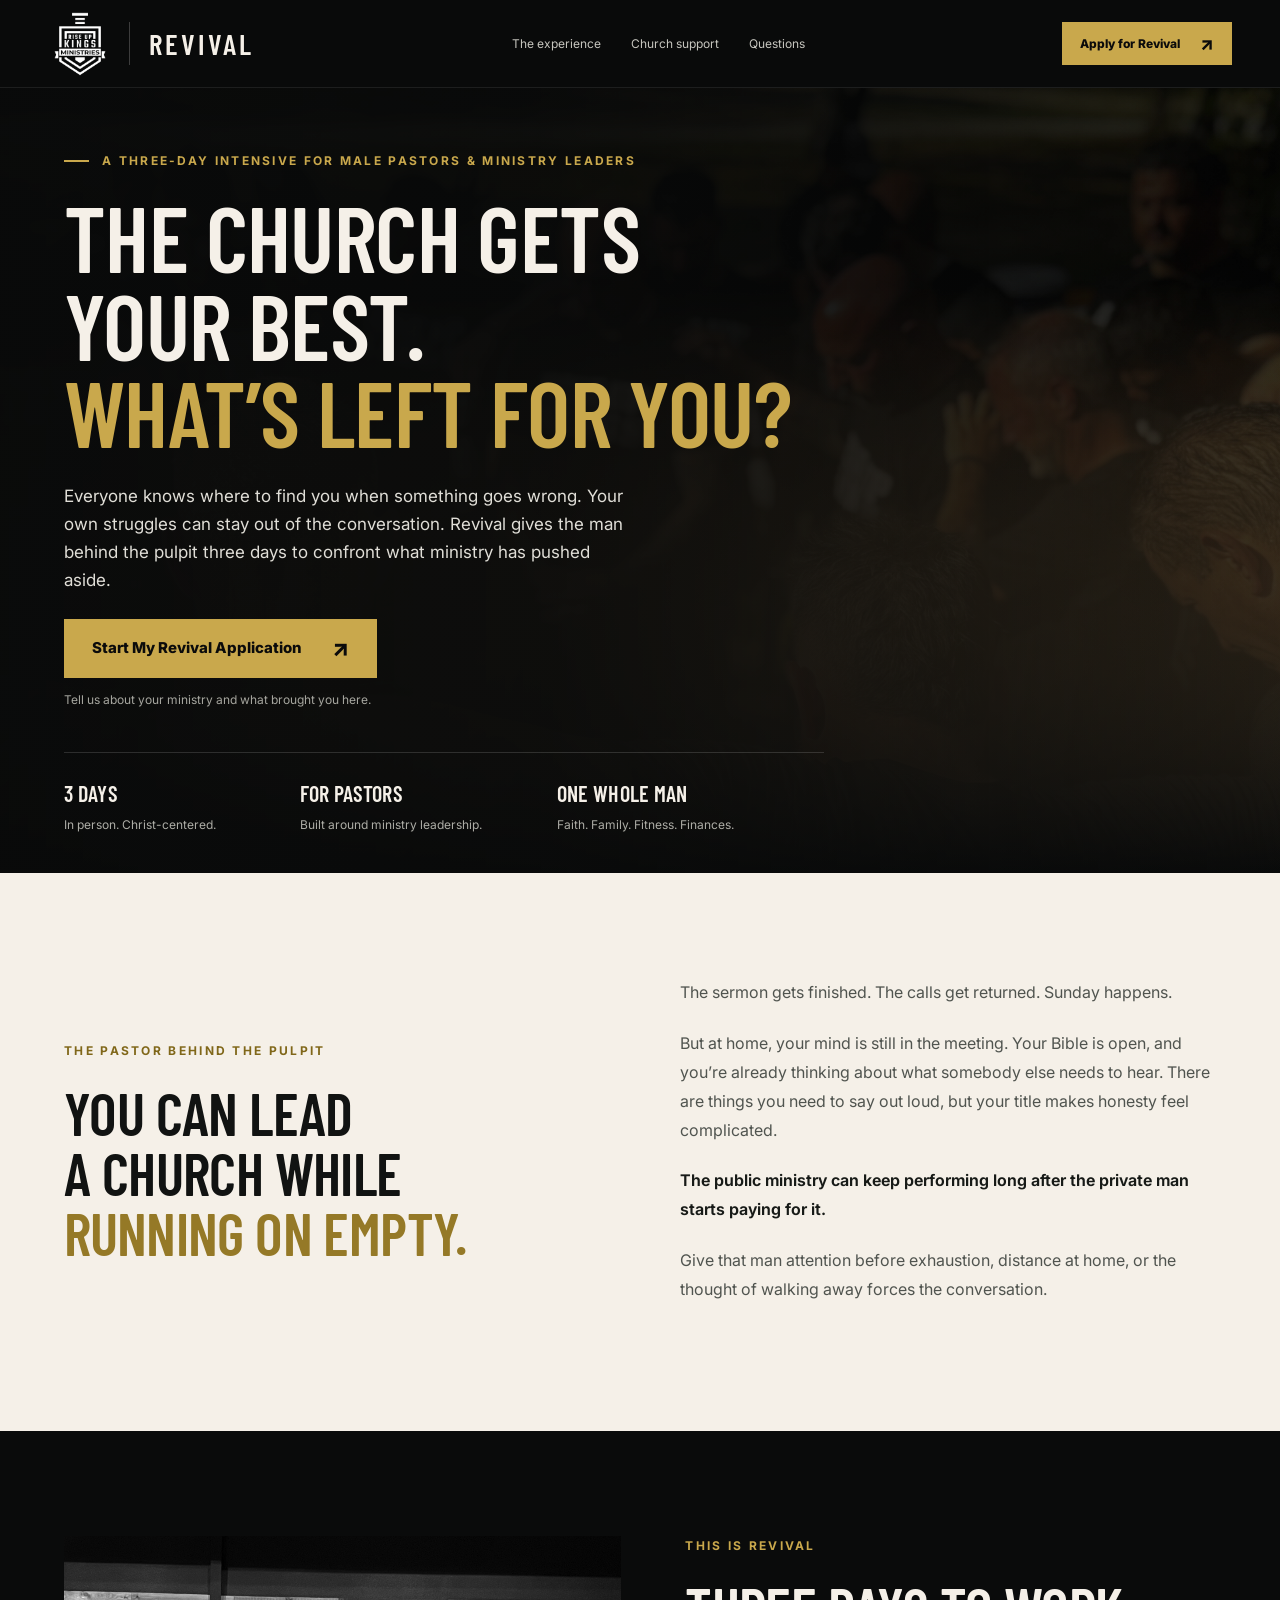
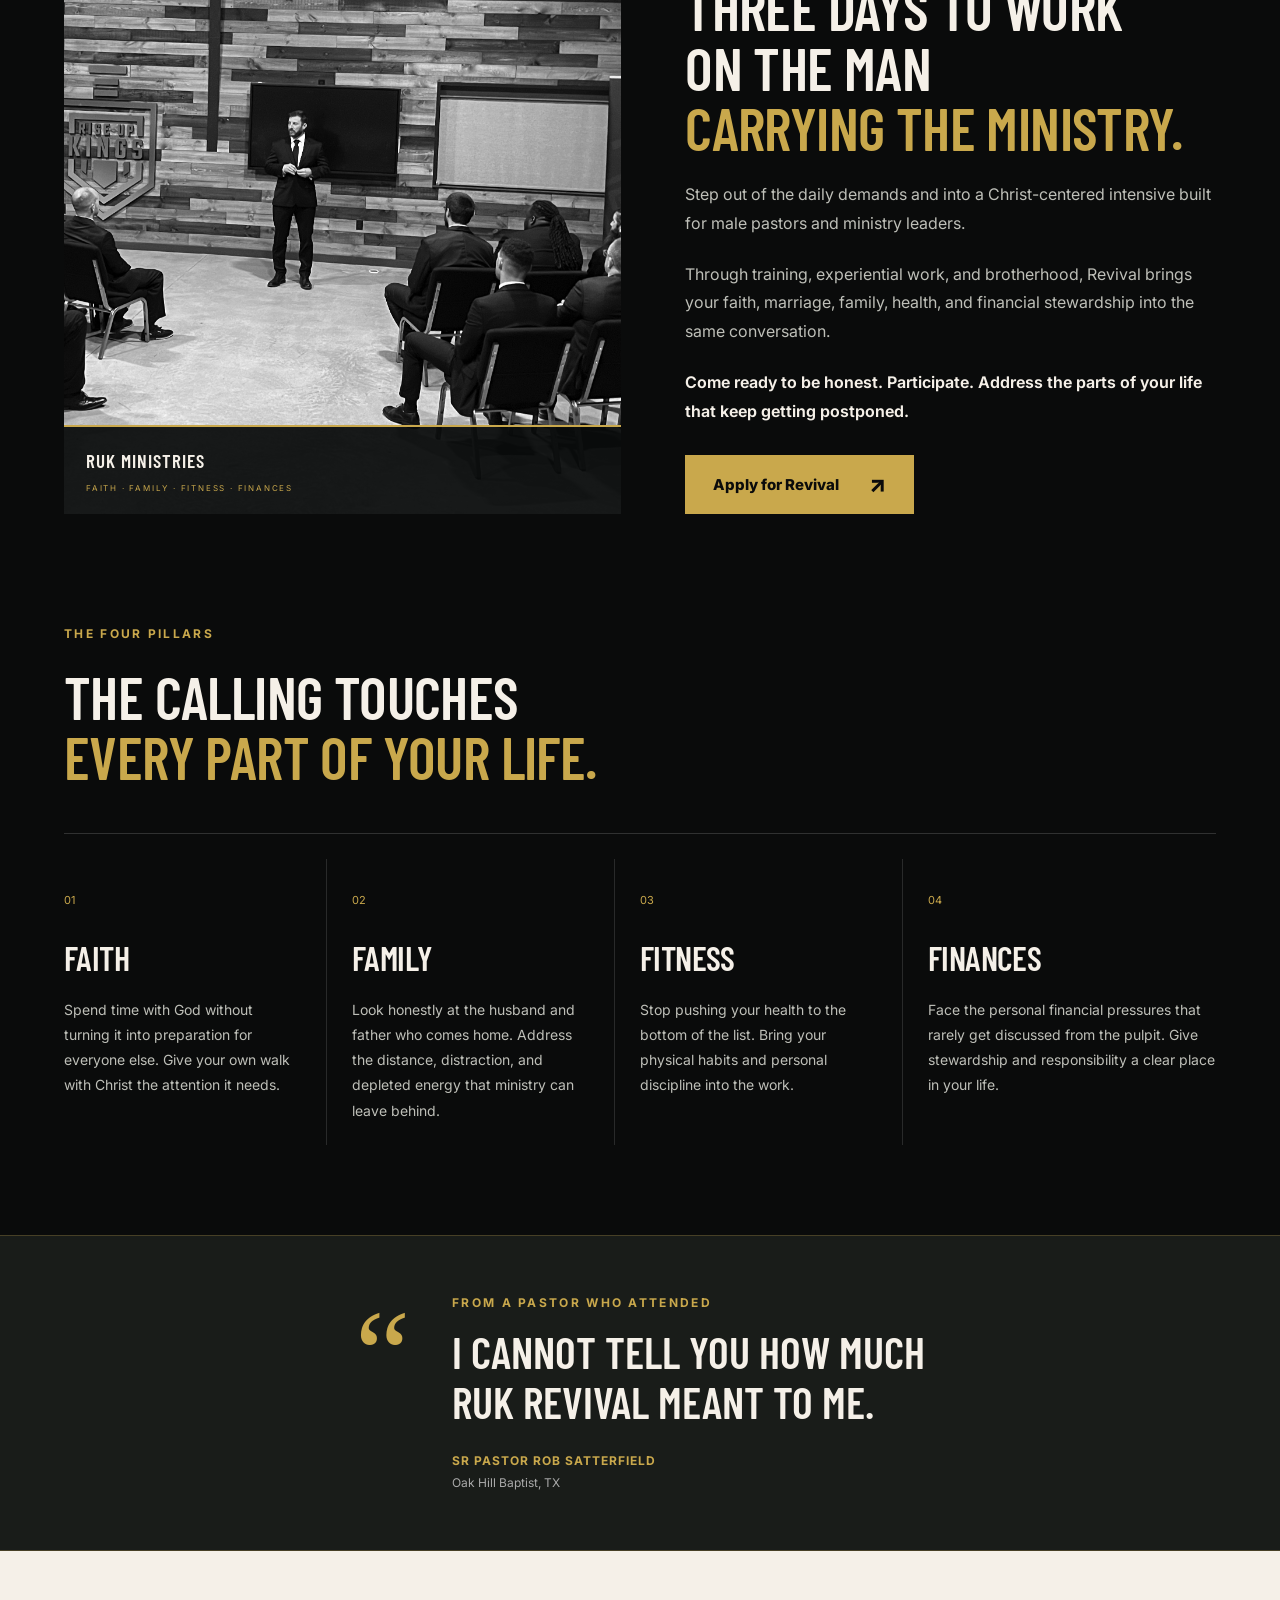
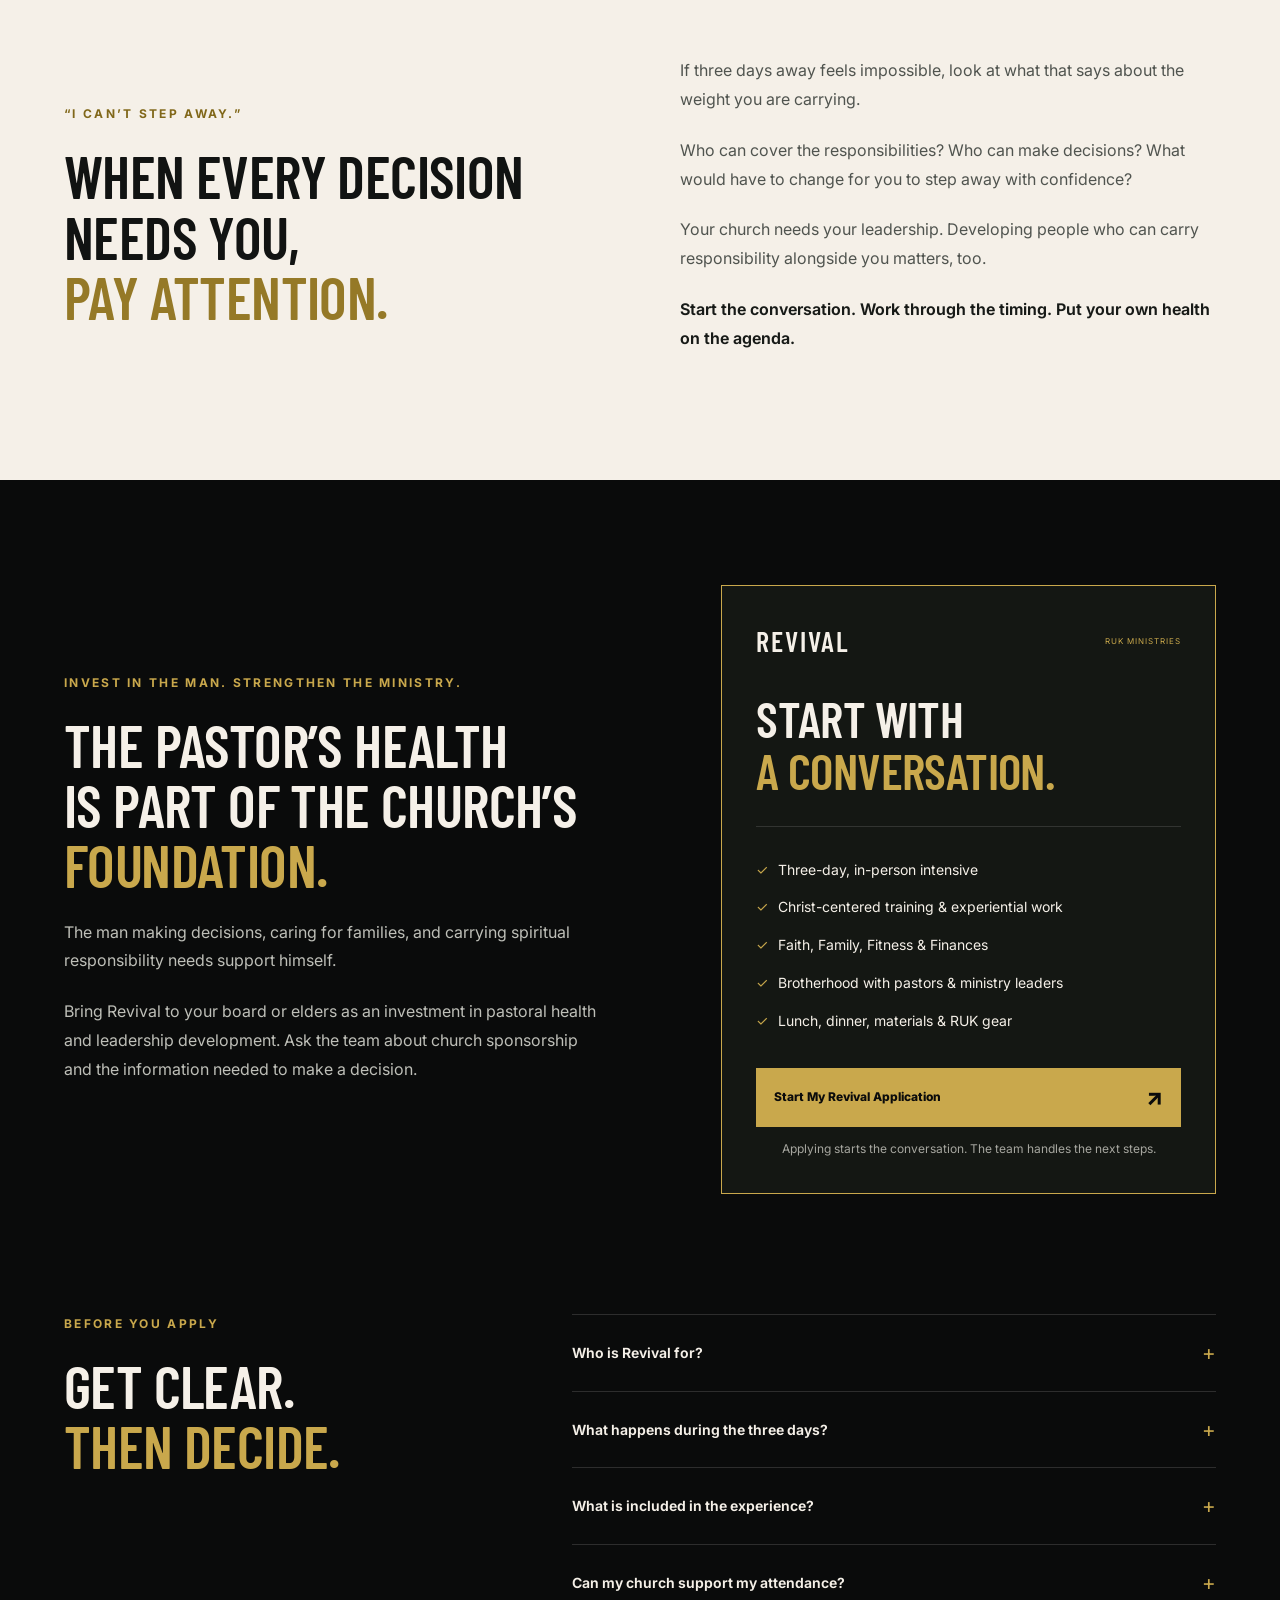
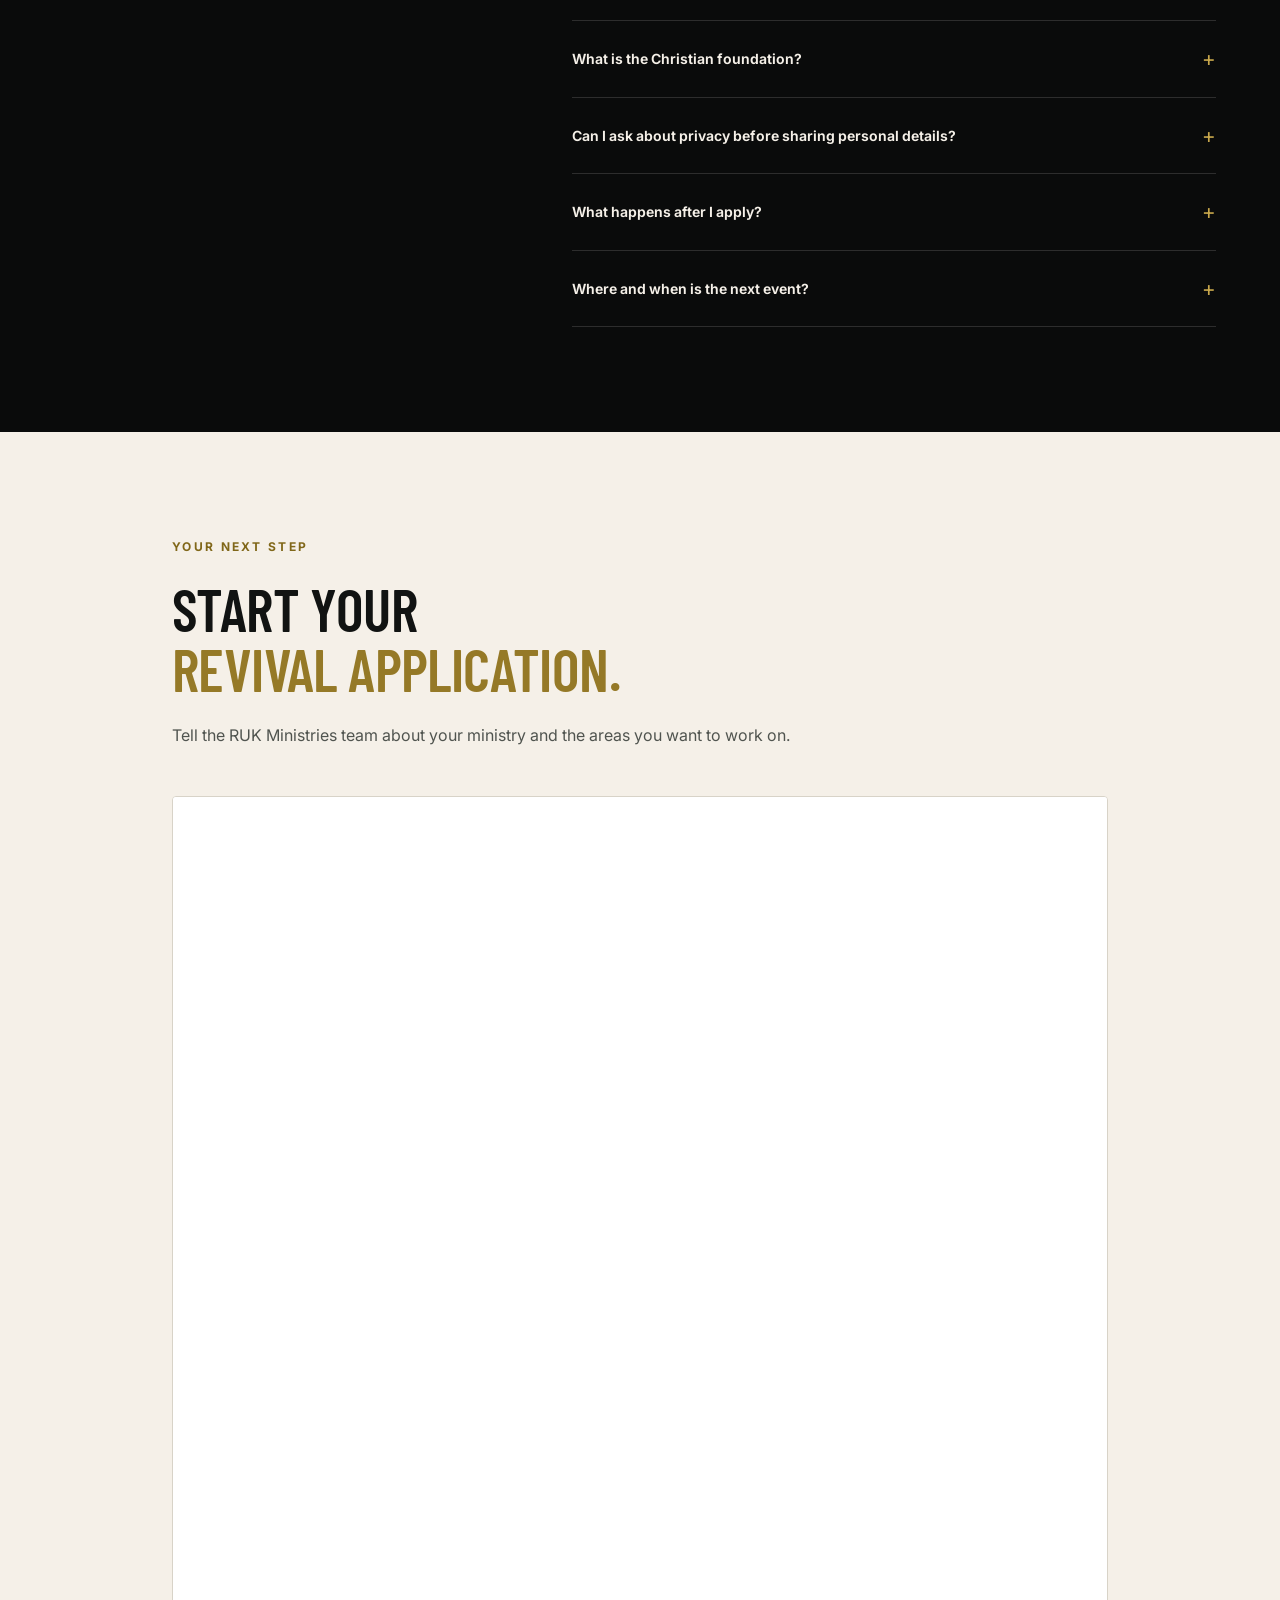
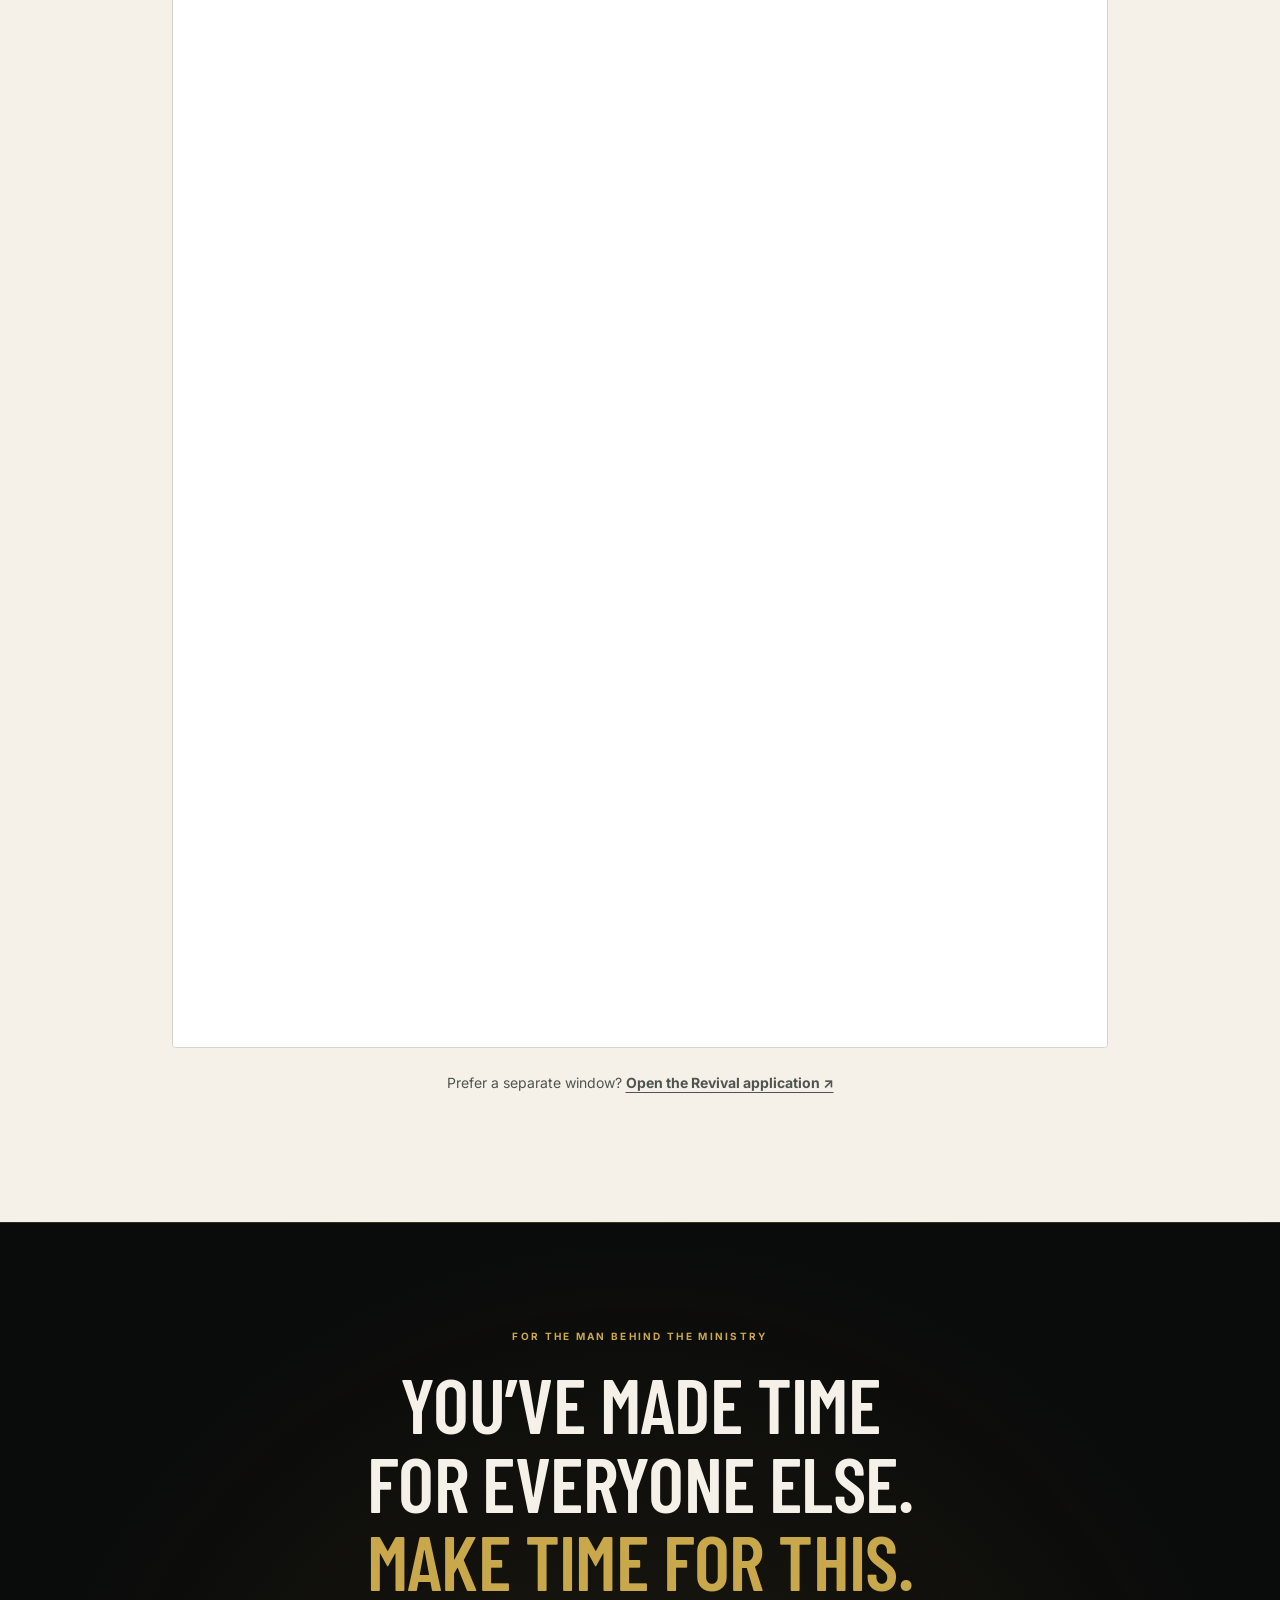
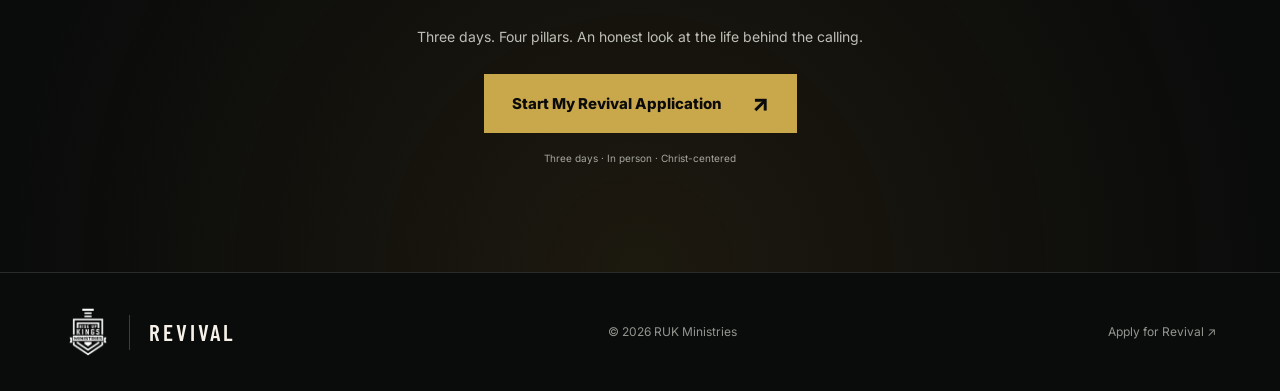
==== docs/index.html @ afaa8626 "Publish price-free Revival approval page with existing application form" ====
<!DOCTYPE html><html lang="en"><head><meta charSet="utf-8"/><meta name="viewport" content="width=device-width, initial-scale=1"/><link rel="stylesheet" href="./styles.css" data-rsc-css-href="./styles.css" data-precedence="vite-rsc/importer-resources"/><title>Revival | The Man Behind the Ministry | RUK Ministries</title><meta name="description" content="A three-day, Christ-centered intensive for male pastors and ministry leaders. Faith, Family, Fitness, and Finances."/><meta name="robots" content="noindex, nofollow"/>
</head><body><a class="skip" href="#main">Skip to content</a><header class="site-header"><a href="#main" aria-label="RUK Ministries Revival home" class="brand"><img src="./images/ruk-logo.webp" alt="RUK Ministries" width="64" height="64" loading="lazy" decoding="async" data-nimg="1"/><span>REVIVAL</span></a><nav aria-label="Main navigation"><a href="#experience">The experience</a><a href="#investment">Church support</a><a href="#questions">Questions</a></nav><a class="cta small" href="#apply">Apply for Revival<span aria-hidden="true">↗</span></a></header><main id="main"><section class="hero"><img src="./images/revival-room.jpg" alt="Men gathered in prayer, from RUK Ministries" width="2880" height="976" loading="lazy" fetchPriority="high" decoding="async" class="hero-photo" data-nimg="1"/><div class="hero-shade"></div><div class="wrap hero-content"><p class="eyebrow"><span></span> A THREE-DAY INTENSIVE FOR MALE PASTORS &amp; MINISTRY LEADERS</p><h1>The church gets<br/>your best.<br/><em>What’s left<br class="mobile-break"/> for you?</em></h1><p class="hero-copy">Everyone knows where to find you when something goes wrong. Your own struggles can stay out of the conversation. Revival gives the man behind the pulpit three days to confront what ministry has pushed aside.</p><a class="cta " href="#apply">Start My Revival Application<span aria-hidden="true">↗</span></a><p class="micro">Tell us about your ministry and what brought you here.</p><div class="hero-facts"><div><strong>3 DAYS</strong><span>In person. Christ-centered.</span></div><div><strong>FOR PASTORS</strong><span>Built around ministry leadership.</span></div><div><strong>ONE WHOLE MAN</strong><span>Faith. Family. Fitness. Finances.</span></div></div></div></section><section class="reality section cream"><div class="wrap two-col"><div><p class="eyebrow">THE PASTOR BEHIND THE PULPIT</p><h2>You can lead<br/>a church while<br/><em>running on empty.</em></h2></div><div class="body-copy"><p>The sermon gets finished. The calls get returned. Sunday happens.</p><p>But at home, your mind is still in the meeting. Your Bible is open, and you’re already thinking about what somebody else needs to hear. There are things you need to say out loud, but your title makes honesty feel complicated.</p><p class="heavy">The public ministry can keep performing long after the private man starts paying for it.</p><p>Give that man attention before exhaustion, distance at home, or the thought of walking away forces the conversation.</p></div></div></section><section class="experience section" id="experience"><div class="wrap two-col experience-grid"><div class="experience-image"><img src="./images/revival-event.png" alt="RUK training session pictured on the Ministries website" width="3891" height="1984" loading="lazy" decoding="async" data-nimg="1"/><div class="image-label">RUK MINISTRIES <span>FAITH · FAMILY · FITNESS · FINANCES</span></div></div><div><p class="eyebrow">THIS IS REVIVAL</p><h2>Three days to work<br/>on the man<br/><em>carrying the ministry.</em></h2><p>Step out of the daily demands and into a Christ-centered intensive built for male pastors and ministry leaders.</p><p>Through training, experiential work, and brotherhood, Revival brings your faith, marriage, family, health, and financial stewardship into the same conversation.</p><p class="heavy">Come ready to be honest. Participate. Address the parts of your life that keep getting postponed.</p><a class="cta " href="#apply">Apply for Revival<span aria-hidden="true">↗</span></a></div></div></section><section class="pillars section"><div class="wrap"><div class="section-heading"><p class="eyebrow">THE FOUR PILLARS</p><h2>The calling touches<br/><em>every part of your life.</em></h2></div><div class="pillar-grid"><article class="pillar"><span class="number">01</span><h3>Faith</h3><p>Spend time with God without turning it into preparation for everyone else. Give your own walk with Christ the attention it needs.</p></article><article class="pillar"><span class="number">02</span><h3>Family</h3><p>Look honestly at the husband and father who comes home. Address the distance, distraction, and depleted energy that ministry can leave behind.</p></article><article class="pillar"><span class="number">03</span><h3>Fitness</h3><p>Stop pushing your health to the bottom of the list. Bring your physical habits and personal discipline into the work.</p></article><article class="pillar"><span class="number">04</span><h3>Finances</h3><p>Face the personal financial pressures that rarely get discussed from the pulpit. Give stewardship and responsibility a clear place in your life.</p></article></div></div></section><section class="proof"><div class="wrap proof-inner"><span class="quote-mark" aria-hidden="true">“</span><div><p class="eyebrow">FROM A PASTOR WHO ATTENDED</p><blockquote>I cannot tell you how much<br/>RUK Revival meant to me.</blockquote><p class="attribution"><strong>SR PASTOR ROB SATTERFIELD</strong><span>Oak Hill Baptist, TX</span></p></div></div></section><section class="time section cream"><div class="wrap two-col"><div><p class="eyebrow">“I CAN’T STEP AWAY.”</p><h2>When every decision<br/>needs you,<br/><em>pay attention.</em></h2></div><div class="body-copy"><p>If three days away feels impossible, look at what that says about the weight you are carrying.</p><p>Who can cover the responsibilities? Who can make decisions? What would have to change for you to step away with confidence?</p><p>Your church needs your leadership. Developing people who can carry responsibility alongside you matters, too.</p><p class="heavy">Start the conversation. Work through the timing. Put your own health on the agenda.</p></div></div></section><section class="investment section" id="investment"><div class="wrap investment-grid"><div><p class="eyebrow">INVEST IN THE MAN. STRENGTHEN THE MINISTRY.</p><h2>The pastor’s health<br/>is part of the church’s<br/><em>foundation.</em></h2><p>The man making decisions, caring for families, and carrying spiritual responsibility needs support himself.</p><p>Bring Revival to your board or elders as an investment in pastoral health and leadership development. Ask the team about church sponsorship and the information needed to make a decision.</p></div><div class="offer"><div class="offer-title">REVIVAL <span>RUK MINISTRIES</span></div><h3 class="offer-heading">Start with<br/><em>a conversation.</em></h3><ul><li>Three-day, in-person intensive</li><li>Christ-centered training &amp; experiential work</li><li>Faith, Family, Fitness &amp; Finances</li><li>Brotherhood with pastors &amp; ministry leaders</li><li>Lunch, dinner, materials &amp; RUK gear</li></ul><a class="cta " href="#apply">Start My Revival Application<span aria-hidden="true">↗</span></a><p class="micro">Applying starts the conversation. The team handles the next steps.</p></div></div></section><section class="faq section" id="questions"><div class="wrap faq-grid"><div><p class="eyebrow">BEFORE YOU APPLY</p><h2>Get clear.<br/><em>Then decide.</em></h2></div><div><details><summary>Who is Revival for?<span aria-hidden="true">+</span></summary><p>Revival is for male pastors and ministry leaders. Senior, lead, executive, and men’s ministry pastors are the primary audience. If you serve in another role, describe your responsibilities in the application so the team can discuss fit.</p></details><details><summary>What happens during the three days?<span aria-hidden="true">+</span></summary><p>The experience combines Christ-centered training, experiential work, and brotherhood across Faith, Family, Fitness, and Finances. Ask the team for the current schedule and participation requirements before making travel arrangements.</p></details><details><summary>What is included in the experience?<span aria-hidden="true">+</span></summary><p>Revival includes the three-day program, lunch and dinner during the event, materials, and RUK gear. The team can help you plan the practical details of attendance.</p></details><details><summary>Can my church support my attendance?<span aria-hidden="true">+</span></summary><p>You can discuss Revival with your board or elders as pastoral-health and leadership development. The RUK Ministries team can provide the information your church needs to consider attendance.</p></details><details><summary>What is the Christian foundation?<span aria-hidden="true">+</span></summary><p>RUK Ministries is a non-denominational Christian organization with Jesus Christ at the center of its work. The team can discuss its statement of faith and any theological questions before you decide to attend.</p></details><details><summary>Can I ask about privacy before sharing personal details?<span aria-hidden="true">+</span></summary><p>Yes. You can ask the RUK Ministries team about its privacy and confidentiality arrangements before discussing sensitive personal matters.</p></details><details><summary>What happens after I apply?<span aria-hidden="true">+</span></summary><p>Your application goes to RUK Ministries through its existing application system. The team handles the next steps toward a coach conversation.</p></details><details><summary>Where and when is the next event?<span aria-hidden="true">+</span></summary><p>The team can confirm current dates, location, availability, and arrival and departure expectations during the application process.</p></details></div></div></section><section class="application section cream" id="apply"><div class="wrap application-wrap"><div class="section-heading"><p class="eyebrow">YOUR NEXT STEP</p><h2>Start your<br/><em>Revival application.</em></h2><p>Tell the RUK Ministries team about your ministry and the areas you want to work on.</p></div><div class="application-shell"><iframe src="https://go.riseupkings.com/rukminapplication" title="RUK Ministries Revival application form" loading="lazy" referrerPolicy="strict-origin-when-cross-origin"></iframe></div><p class="form-fallback">Prefer a separate window? <a href="https://go.riseupkings.com/rukminapplication" target="_blank" rel="noopener noreferrer">Open the Revival application ↗</a></p></div></section><section class="final-cta section"><div class="wrap"><p class="eyebrow">FOR THE MAN BEHIND THE MINISTRY</p><h2>You’ve made time<br/>for everyone else.<br/><em>Make time for this.</em></h2><p>Three days. Four pillars. An honest look at the life behind the calling.</p><a class="cta " href="#apply">Start My Revival Application<span aria-hidden="true">↗</span></a><p class="micro">Three days · In person · Christ-centered</p></div></section></main><footer><div class="wrap"><a class="brand" href="#main"><img src="./images/ruk-logo.webp" alt="RUK Ministries" width="64" height="64" loading="lazy" decoding="async" data-nimg="1"/><span>REVIVAL</span></a><p>© <!-- -->2026<!-- --> RUK Ministries</p><a href="#apply">Apply for Revival ↗</a></div></footer></body></html>
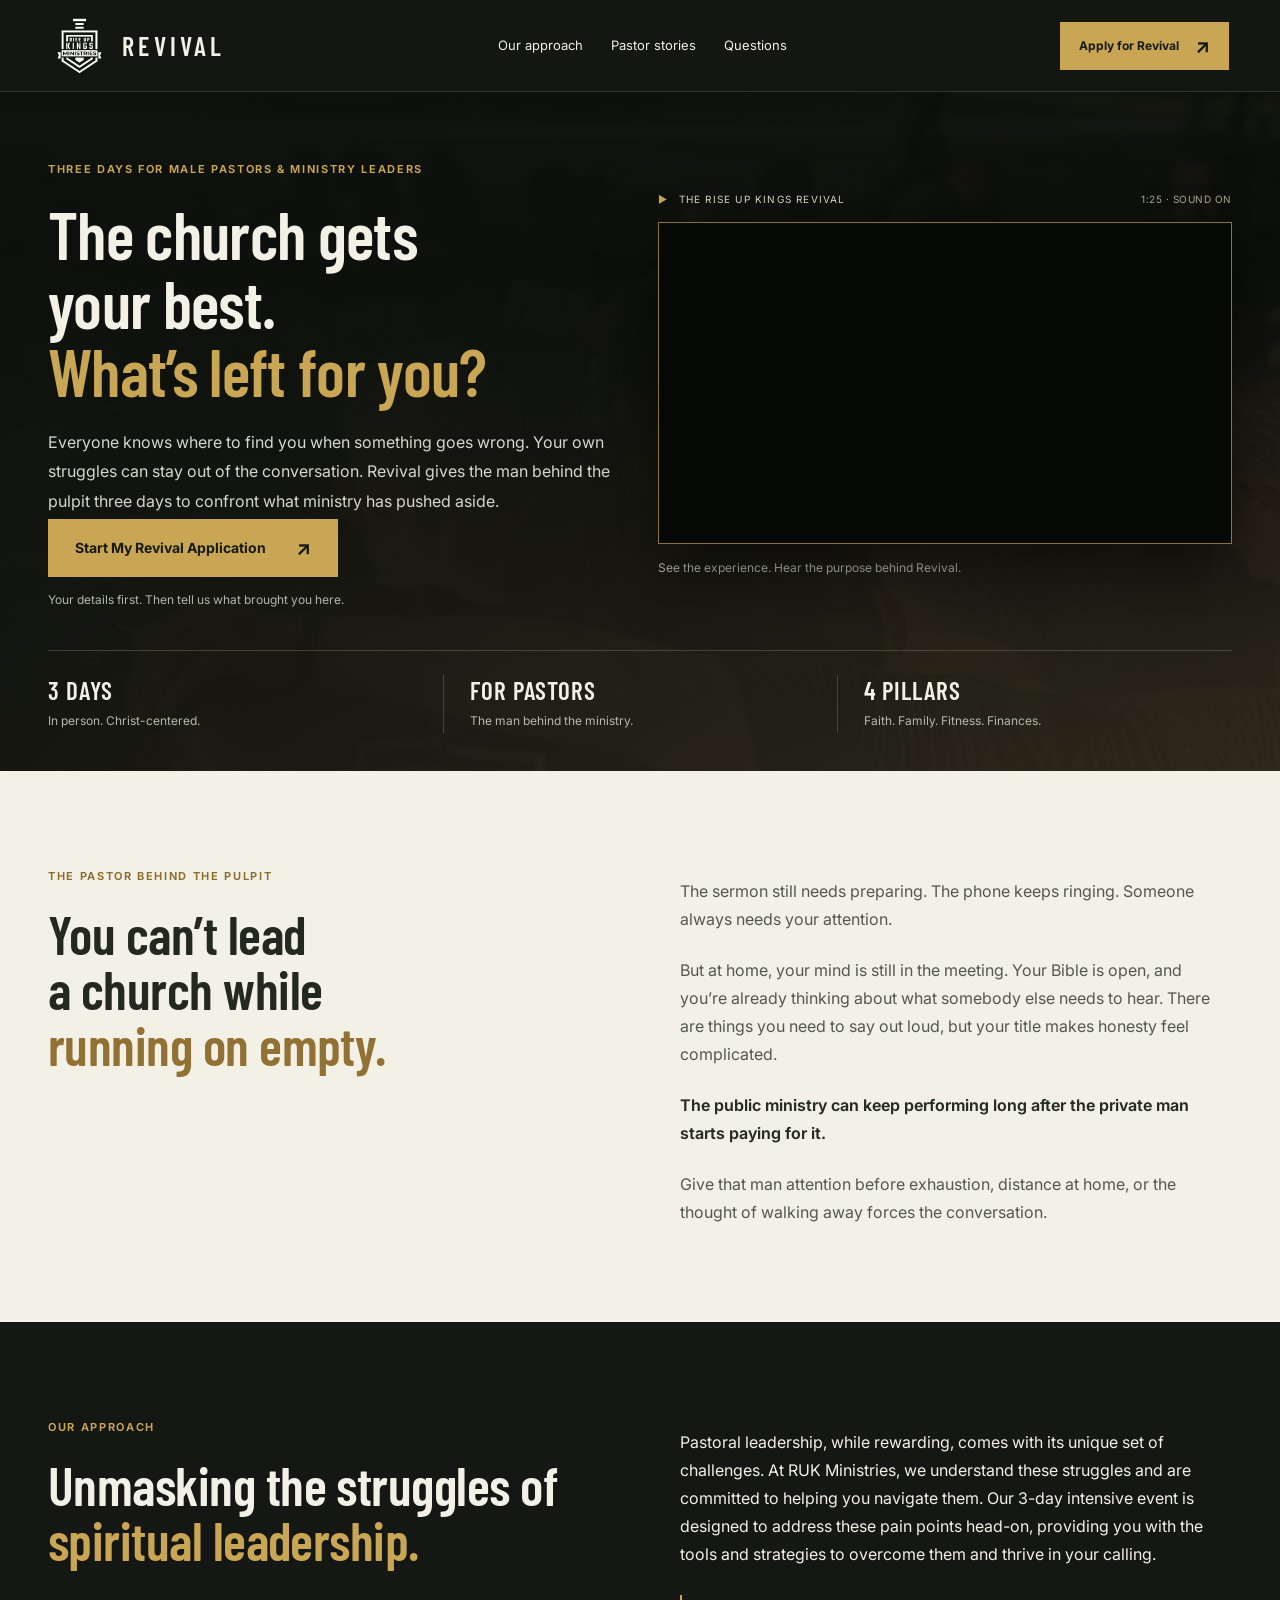
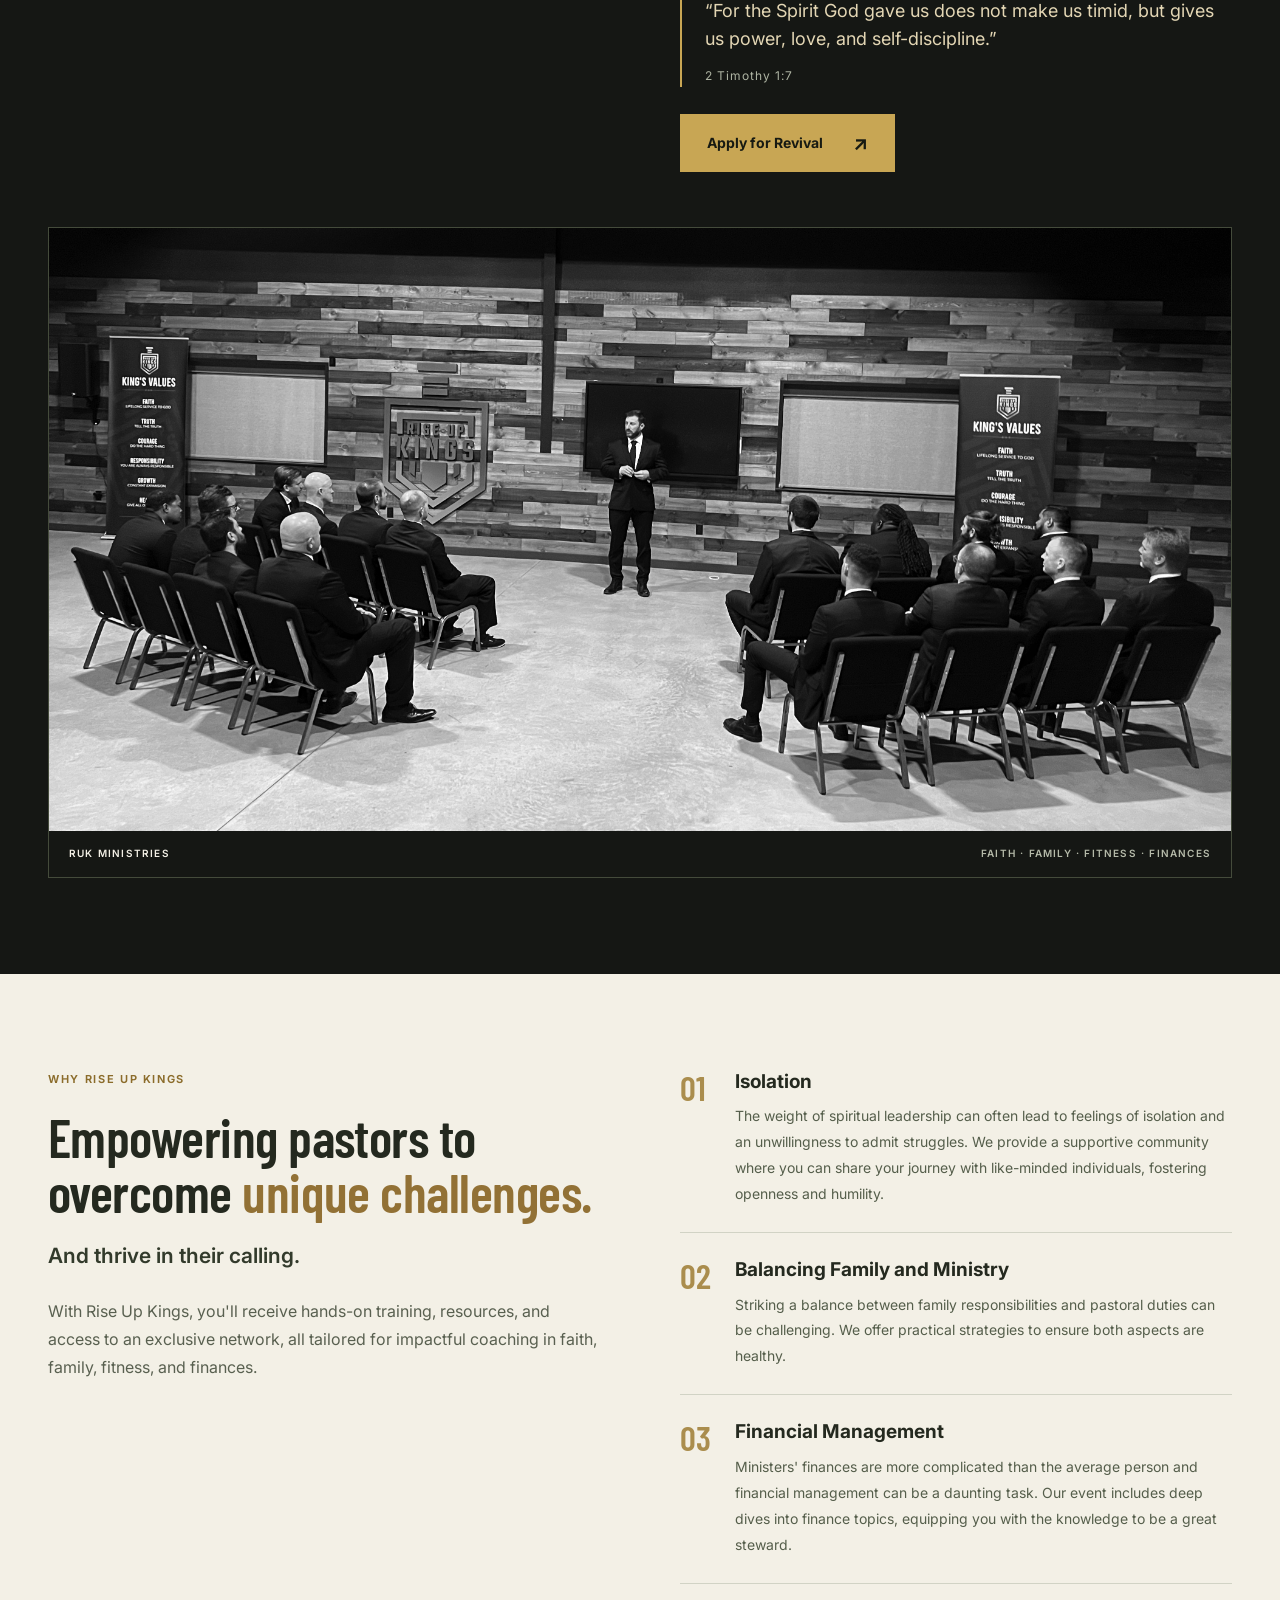
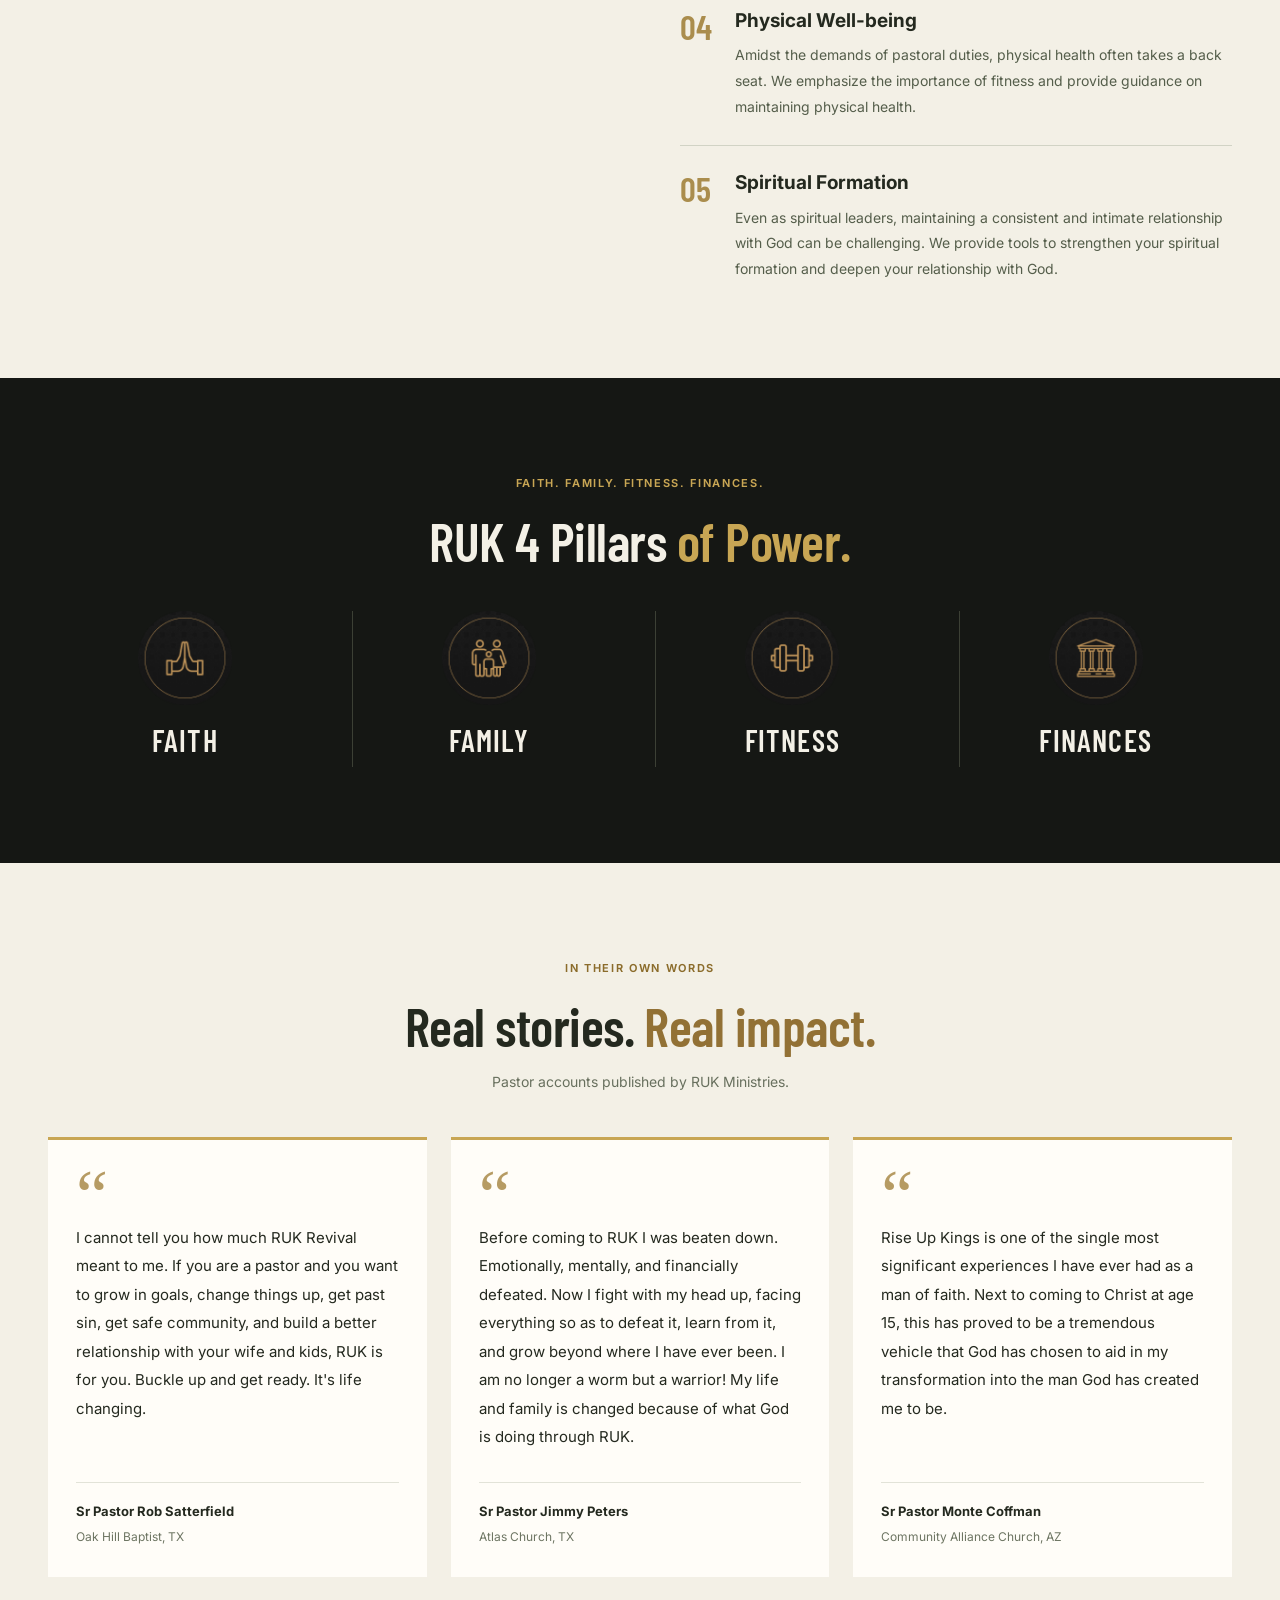
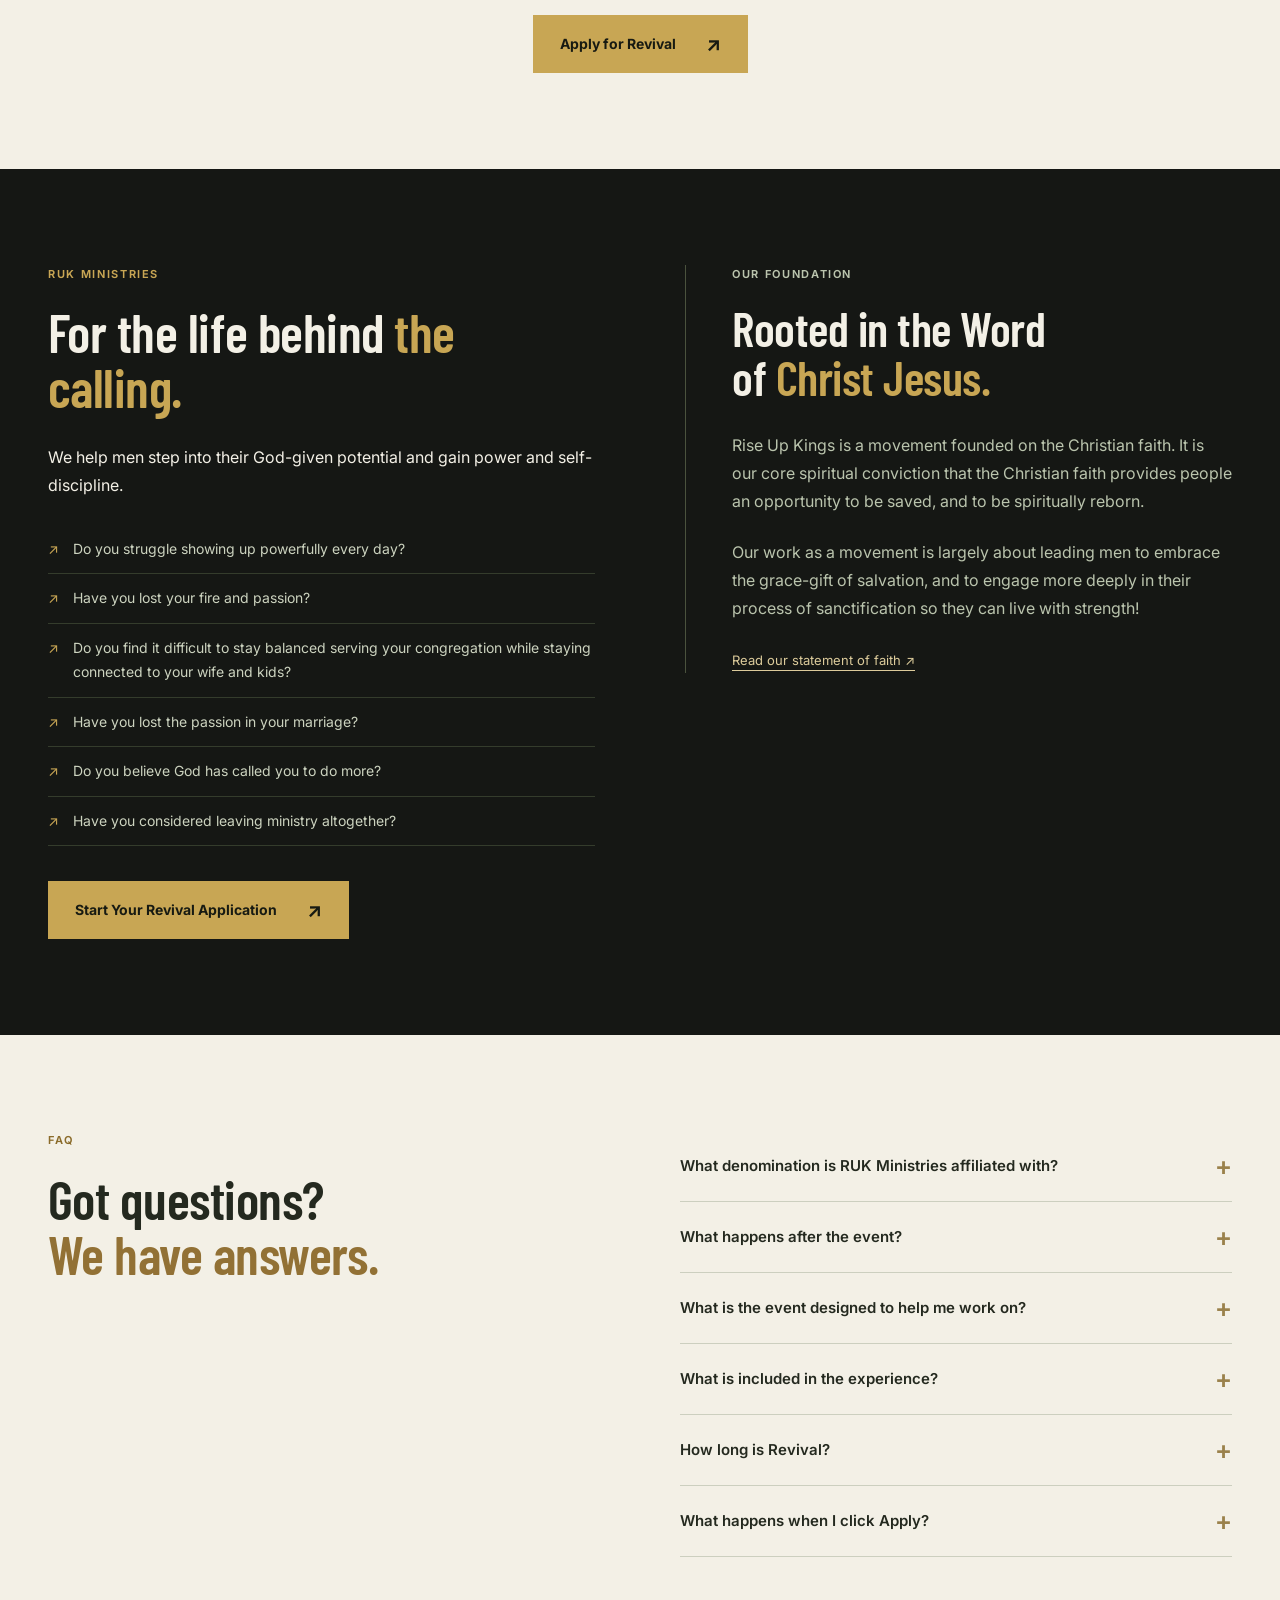
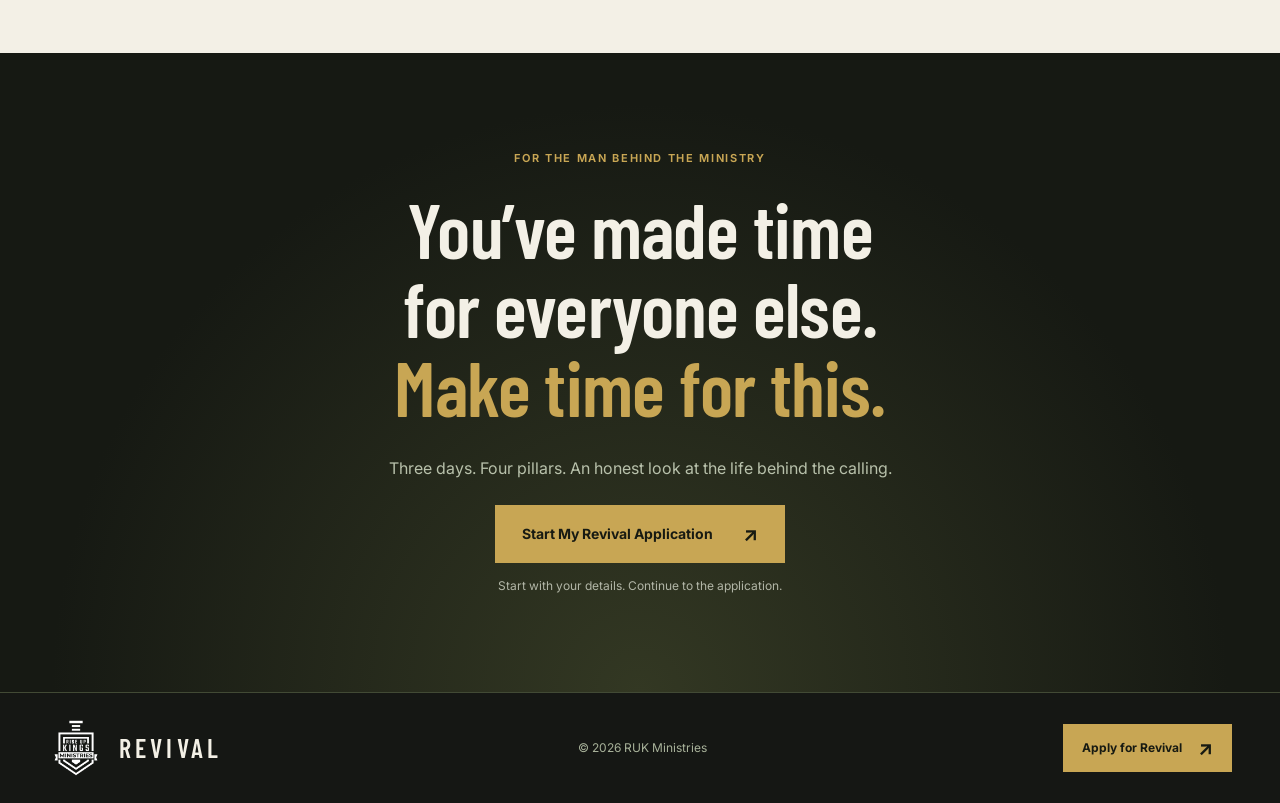
==== commit 090fe070: "Revise Revival funnel from Will review with opt-in-first flow" ====
--- a/docs/index.html
+++ b/docs/index.html
@@ -1,2 +1,13 @@
-<!DOCTYPE html><html lang="en"><head><meta charSet="utf-8"/><meta name="viewport" content="width=device-width, initial-scale=1"/><link rel="stylesheet" href="./styles.css" data-rsc-css-href="./styles.css" data-precedence="vite-rsc/importer-resources"/><title>Revival | The Man Behind the Ministry | RUK Ministries</title><meta name="description" content="A three-day, Christ-centered intensive for male pastors and ministry leaders. Faith, Family, Fitness, and Finances."/><meta name="robots" content="noindex, nofollow"/>
-</head><body><a class="skip" href="#main">Skip to content</a><header class="site-header"><a href="#main" aria-label="RUK Ministries Revival home" class="brand"><img src="./images/ruk-logo.webp" alt="RUK Ministries" width="64" height="64" loading="lazy" decoding="async" data-nimg="1"/><span>REVIVAL</span></a><nav aria-label="Main navigation"><a href="#experience">The experience</a><a href="#investment">Church support</a><a href="#questions">Questions</a></nav><a class="cta small" href="#apply">Apply for Revival<span aria-hidden="true">↗</span></a></header><main id="main"><section class="hero"><img src="./images/revival-room.jpg" alt="Men gathered in prayer, from RUK Ministries" width="2880" height="976" loading="lazy" fetchPriority="high" decoding="async" class="hero-photo" data-nimg="1"/><div class="hero-shade"></div><div class="wrap hero-content"><p class="eyebrow"><span></span> A THREE-DAY INTENSIVE FOR MALE PASTORS &amp; MINISTRY LEADERS</p><h1>The church gets<br/>your best.<br/><em>What’s left<br class="mobile-break"/> for you?</em></h1><p class="hero-copy">Everyone knows where to find you when something goes wrong. Your own struggles can stay out of the conversation. Revival gives the man behind the pulpit three days to confront what ministry has pushed aside.</p><a class="cta " href="#apply">Start My Revival Application<span aria-hidden="true">↗</span></a><p class="micro">Tell us about your ministry and what brought you here.</p><div class="hero-facts"><div><strong>3 DAYS</strong><span>In person. Christ-centered.</span></div><div><strong>FOR PASTORS</strong><span>Built around ministry leadership.</span></div><div><strong>ONE WHOLE MAN</strong><span>Faith. Family. Fitness. Finances.</span></div></div></div></section><section class="reality section cream"><div class="wrap two-col"><div><p class="eyebrow">THE PASTOR BEHIND THE PULPIT</p><h2>You can lead<br/>a church while<br/><em>running on empty.</em></h2></div><div class="body-copy"><p>The sermon gets finished. The calls get returned. Sunday happens.</p><p>But at home, your mind is still in the meeting. Your Bible is open, and you’re already thinking about what somebody else needs to hear. There are things you need to say out loud, but your title makes honesty feel complicated.</p><p class="heavy">The public ministry can keep performing long after the private man starts paying for it.</p><p>Give that man attention before exhaustion, distance at home, or the thought of walking away forces the conversation.</p></div></div></section><section class="experience section" id="experience"><div class="wrap two-col experience-grid"><div class="experience-image"><img src="./images/revival-event.png" alt="RUK training session pictured on the Ministries website" width="3891" height="1984" loading="lazy" decoding="async" data-nimg="1"/><div class="image-label">RUK MINISTRIES <span>FAITH · FAMILY · FITNESS · FINANCES</span></div></div><div><p class="eyebrow">THIS IS REVIVAL</p><h2>Three days to work<br/>on the man<br/><em>carrying the ministry.</em></h2><p>Step out of the daily demands and into a Christ-centered intensive built for male pastors and ministry leaders.</p><p>Through training, experiential work, and brotherhood, Revival brings your faith, marriage, family, health, and financial stewardship into the same conversation.</p><p class="heavy">Come ready to be honest. Participate. Address the parts of your life that keep getting postponed.</p><a class="cta " href="#apply">Apply for Revival<span aria-hidden="true">↗</span></a></div></div></section><section class="pillars section"><div class="wrap"><div class="section-heading"><p class="eyebrow">THE FOUR PILLARS</p><h2>The calling touches<br/><em>every part of your life.</em></h2></div><div class="pillar-grid"><article class="pillar"><span class="number">01</span><h3>Faith</h3><p>Spend time with God without turning it into preparation for everyone else. Give your own walk with Christ the attention it needs.</p></article><article class="pillar"><span class="number">02</span><h3>Family</h3><p>Look honestly at the husband and father who comes home. Address the distance, distraction, and depleted energy that ministry can leave behind.</p></article><article class="pillar"><span class="number">03</span><h3>Fitness</h3><p>Stop pushing your health to the bottom of the list. Bring your physical habits and personal discipline into the work.</p></article><article class="pillar"><span class="number">04</span><h3>Finances</h3><p>Face the personal financial pressures that rarely get discussed from the pulpit. Give stewardship and responsibility a clear place in your life.</p></article></div></div></section><section class="proof"><div class="wrap proof-inner"><span class="quote-mark" aria-hidden="true">“</span><div><p class="eyebrow">FROM A PASTOR WHO ATTENDED</p><blockquote>I cannot tell you how much<br/>RUK Revival meant to me.</blockquote><p class="attribution"><strong>SR PASTOR ROB SATTERFIELD</strong><span>Oak Hill Baptist, TX</span></p></div></div></section><section class="time section cream"><div class="wrap two-col"><div><p class="eyebrow">“I CAN’T STEP AWAY.”</p><h2>When every decision<br/>needs you,<br/><em>pay attention.</em></h2></div><div class="body-copy"><p>If three days away feels impossible, look at what that says about the weight you are carrying.</p><p>Who can cover the responsibilities? Who can make decisions? What would have to change for you to step away with confidence?</p><p>Your church needs your leadership. Developing people who can carry responsibility alongside you matters, too.</p><p class="heavy">Start the conversation. Work through the timing. Put your own health on the agenda.</p></div></div></section><section class="investment section" id="investment"><div class="wrap investment-grid"><div><p class="eyebrow">INVEST IN THE MAN. STRENGTHEN THE MINISTRY.</p><h2>The pastor’s health<br/>is part of the church’s<br/><em>foundation.</em></h2><p>The man making decisions, caring for families, and carrying spiritual responsibility needs support himself.</p><p>Bring Revival to your board or elders as an investment in pastoral health and leadership development. Ask the team about church sponsorship and the information needed to make a decision.</p></div><div class="offer"><div class="offer-title">REVIVAL <span>RUK MINISTRIES</span></div><h3 class="offer-heading">Start with<br/><em>a conversation.</em></h3><ul><li>Three-day, in-person intensive</li><li>Christ-centered training &amp; experiential work</li><li>Faith, Family, Fitness &amp; Finances</li><li>Brotherhood with pastors &amp; ministry leaders</li><li>Lunch, dinner, materials &amp; RUK gear</li></ul><a class="cta " href="#apply">Start My Revival Application<span aria-hidden="true">↗</span></a><p class="micro">Applying starts the conversation. The team handles the next steps.</p></div></div></section><section class="faq section" id="questions"><div class="wrap faq-grid"><div><p class="eyebrow">BEFORE YOU APPLY</p><h2>Get clear.<br/><em>Then decide.</em></h2></div><div><details><summary>Who is Revival for?<span aria-hidden="true">+</span></summary><p>Revival is for male pastors and ministry leaders. Senior, lead, executive, and men’s ministry pastors are the primary audience. If you serve in another role, describe your responsibilities in the application so the team can discuss fit.</p></details><details><summary>What happens during the three days?<span aria-hidden="true">+</span></summary><p>The experience combines Christ-centered training, experiential work, and brotherhood across Faith, Family, Fitness, and Finances. Ask the team for the current schedule and participation requirements before making travel arrangements.</p></details><details><summary>What is included in the experience?<span aria-hidden="true">+</span></summary><p>Revival includes the three-day program, lunch and dinner during the event, materials, and RUK gear. The team can help you plan the practical details of attendance.</p></details><details><summary>Can my church support my attendance?<span aria-hidden="true">+</span></summary><p>You can discuss Revival with your board or elders as pastoral-health and leadership development. The RUK Ministries team can provide the information your church needs to consider attendance.</p></details><details><summary>What is the Christian foundation?<span aria-hidden="true">+</span></summary><p>RUK Ministries is a non-denominational Christian organization with Jesus Christ at the center of its work. The team can discuss its statement of faith and any theological questions before you decide to attend.</p></details><details><summary>Can I ask about privacy before sharing personal details?<span aria-hidden="true">+</span></summary><p>Yes. You can ask the RUK Ministries team about its privacy and confidentiality arrangements before discussing sensitive personal matters.</p></details><details><summary>What happens after I apply?<span aria-hidden="true">+</span></summary><p>Your application goes to RUK Ministries through its existing application system. The team handles the next steps toward a coach conversation.</p></details><details><summary>Where and when is the next event?<span aria-hidden="true">+</span></summary><p>The team can confirm current dates, location, availability, and arrival and departure expectations during the application process.</p></details></div></div></section><section class="application section cream" id="apply"><div class="wrap application-wrap"><div class="section-heading"><p class="eyebrow">YOUR NEXT STEP</p><h2>Start your<br/><em>Revival application.</em></h2><p>Tell the RUK Ministries team about your ministry and the areas you want to work on.</p></div><div class="application-shell"><iframe src="https://go.riseupkings.com/rukminapplication" title="RUK Ministries Revival application form" loading="lazy" referrerPolicy="strict-origin-when-cross-origin"></iframe></div><p class="form-fallback">Prefer a separate window? <a href="https://go.riseupkings.com/rukminapplication" target="_blank" rel="noopener noreferrer">Open the Revival application ↗</a></p></div></section><section class="final-cta section"><div class="wrap"><p class="eyebrow">FOR THE MAN BEHIND THE MINISTRY</p><h2>You’ve made time<br/>for everyone else.<br/><em>Make time for this.</em></h2><p>Three days. Four pillars. An honest look at the life behind the calling.</p><a class="cta " href="#apply">Start My Revival Application<span aria-hidden="true">↗</span></a><p class="micro">Three days · In person · Christ-centered</p></div></section></main><footer><div class="wrap"><a class="brand" href="#main"><img src="./images/ruk-logo.webp" alt="RUK Ministries" width="64" height="64" loading="lazy" decoding="async" data-nimg="1"/><span>REVIVAL</span></a><p>© <!-- -->2026<!-- --> RUK Ministries</p><a href="#apply">Apply for Revival ↗</a></div></footer></body></html>+<!doctype html><html lang="en"><head><meta charset="utf-8"><meta name="viewport" content="width=device-width,initial-scale=1"><title>Revival | The Man Behind the Ministry | RUK Ministries</title><meta name="description" content="A three-day, Christ-centered intensive for male pastors and ministry leaders. Faith, Family, Fitness, and Finances."><meta name="robots" content="noindex,nofollow"><link rel="icon" href="images/ruk-logo.webp"><link rel="stylesheet" href="landing.css"><script src="funnel-config.js" defer></script><script src="funnel-core.js" defer></script><script src="funnel.js" defer></script></head><body>
+<a class="skip" href="#main">Skip to content</a><header class="site-header"><a class="brand" href="#main"><img src="images/ruk-logo.webp" alt="RUK Ministries" width="64" height="64"><span>REVIVAL</span></a><nav aria-label="Main navigation"><a href="#approach">Our approach</a><a href="#stories">Pastor stories</a><a href="#questions">Questions</a></nav><button type="button" data-apply class="cta small">Apply for Revival<span aria-hidden="true">↗</span></button></header>
+<main id="main"><section class="hero"><div class="hero-background"></div><div class="wrap hero-grid"><div class="hero-heading"><p class="eyebrow">THREE DAYS FOR MALE PASTORS &amp; MINISTRY LEADERS</p><h1>The church gets<br>your best.<br><em>What’s left for you?</em></h1><p class="hero-copy">Everyone knows where to find you when something goes wrong. Your own struggles can stay out of the conversation. Revival gives the man behind the pulpit three days to confront what ministry has pushed aside.</p></div><div class="hero-video"><p class="video-label"><span aria-hidden="true">▶</span> THE RISE UP KINGS REVIVAL <span>1:25 · SOUND ON</span></p><div class="video-frame"><iframe src="https://fast.wistia.net/embed/iframe/5w5ll9rwvc?videoFoam=true&amp;autoPlay=false" title="The Rise Up Kings Revival introduction" allow="fullscreen; picture-in-picture" allowfullscreen></iframe></div><p class="video-caption">See the experience. Hear the purpose behind Revival.</p></div><div class="hero-action"><button type="button" data-apply class="cta">Start My Revival Application<span aria-hidden="true">↗</span></button><p class="micro">Your details first. Then tell us what brought you here.</p></div><div class="hero-facts"><div><strong>3 DAYS</strong><span>In person. Christ-centered.</span></div><div><strong>FOR PASTORS</strong><span>The man behind the ministry.</span></div><div><strong>4 PILLARS</strong><span>Faith. Family. Fitness. Finances.</span></div></div></div></section>
+<section class="section cream reality"><div class="wrap two-col"><div><p class="eyebrow">THE PASTOR BEHIND THE PULPIT</p><h2>You can’t lead<br>a church while<br><em>running on empty.</em></h2></div><div class="body-copy"><p>The sermon still needs preparing. The phone keeps ringing. Someone always needs your attention.</p><p>But at home, your mind is still in the meeting. Your Bible is open, and you’re already thinking about what somebody else needs to hear. There are things you need to say out loud, but your title makes honesty feel complicated.</p><p class="heavy">The public ministry can keep performing long after the private man starts paying for it.</p><p>Give that man attention before exhaustion, distance at home, or the thought of walking away forces the conversation.</p></div></div></section>
+<section class="section approach" id="approach"><div class="wrap"><div class="two-col"><div><p class="eyebrow">OUR APPROACH</p><h2>Unmasking the struggles of <em>spiritual leadership.</em></h2></div><div class="body-copy"><p>Pastoral leadership, while rewarding, comes with its unique set of challenges. At RUK Ministries, we understand these struggles and are committed to helping you navigate them. Our 3-day intensive event is designed to address these pain points head-on, providing you with the tools and strategies to overcome them and thrive in your calling.</p><blockquote class="scripture">“For the Spirit God gave us does not make us timid, but gives us power, love, and self-discipline.”<cite>2 Timothy 1:7</cite></blockquote><button type="button" data-apply class="cta">Apply for Revival<span aria-hidden="true">↗</span></button></div></div><figure class="training"><img src="images/revival-training-full.png" alt="The full RUK training room, with a coach speaking to the seated group" width="3891" height="1984" loading="lazy"><figcaption>RUK MINISTRIES <span>FAITH · FAMILY · FITNESS · FINANCES</span></figcaption></figure></div></section>
+<section class="section cream why" id="why"><div class="wrap two-col"><div class="section-intro"><p class="eyebrow">WHY RISE UP KINGS</p><h2>Empowering pastors to overcome <em>unique challenges.</em></h2><p class="subheading">And thrive in their calling.</p><p>With Rise Up Kings, you&#x27;ll receive hands-on training, resources, and access to an exclusive network, all tailored for impactful coaching in faith, family, fitness, and finances.</p></div><div class="challenge-list"><article class="challenge"><span class="number">01</span><div><h3>Isolation</h3><p>The weight of spiritual leadership can often lead to feelings of isolation and an unwillingness to admit struggles. We provide a supportive community where you can share your journey with like-minded individuals, fostering openness and humility.</p></div></article><article class="challenge"><span class="number">02</span><div><h3>Balancing Family and Ministry</h3><p>Striking a balance between family responsibilities and pastoral duties can be challenging. We offer practical strategies to ensure both aspects are healthy.</p></div></article><article class="challenge"><span class="number">03</span><div><h3>Financial Management</h3><p>Ministers&#x27; finances are more complicated than the average person and financial management can be a daunting task. Our event includes deep dives into finance topics, equipping you with the knowledge to be a great steward.</p></div></article><article class="challenge"><span class="number">04</span><div><h3>Physical Well-being</h3><p>Amidst the demands of pastoral duties, physical health often takes a back seat. We emphasize the importance of fitness and provide guidance on maintaining physical health.</p></div></article><article class="challenge"><span class="number">05</span><div><h3>Spiritual Formation</h3><p>Even as spiritual leaders, maintaining a consistent and intimate relationship with God can be challenging. We provide tools to strengthen your spiritual formation and deepen your relationship with God.</p></div></article></div></div></section>
+<section class="section pillars"><div class="wrap"><p class="eyebrow">FAITH. FAMILY. FITNESS. FINANCES.</p><h2>RUK 4 Pillars <em>of Power.</em></h2><div class="pillar-grid"><div class="pillar"><img src="images/pillar-faith.png" alt="" width="128" height="128" loading="lazy"><h3>Faith</h3></div><div class="pillar"><img src="images/pillar-family.png" alt="" width="128" height="128" loading="lazy"><h3>Family</h3></div><div class="pillar"><img src="images/pillar-fitness.png" alt="" width="128" height="128" loading="lazy"><h3>Fitness</h3></div><div class="pillar"><img src="images/pillar-finances.png" alt="" width="128" height="128" loading="lazy"><h3>Finances</h3></div></div></div></section>
+<section class="section cream stories" id="stories"><div class="wrap"><div class="section-heading"><p class="eyebrow">IN THEIR OWN WORDS</p><h2>Real stories. <em>Real impact.</em></h2><p>Pastor accounts published by RUK Ministries.</p></div><div class="testimonial-grid"><figure class="testimonial"><span class="quote-mark" aria-hidden="true">“</span><blockquote>I cannot tell you how much RUK Revival meant to me. If you are a pastor and you want to grow in goals, change things up, get past sin, get safe community, and build a better relationship with your wife and kids, RUK is for you. Buckle up and get ready. It&#x27;s life changing.</blockquote><figcaption><strong>Sr Pastor Rob Satterfield</strong><span>Oak Hill Baptist, TX</span></figcaption></figure><figure class="testimonial"><span class="quote-mark" aria-hidden="true">“</span><blockquote>Before coming to RUK I was beaten down. Emotionally, mentally, and financially defeated. Now I fight with my head up, facing everything so as to defeat it, learn from it, and grow beyond where I have ever been. I am no longer a worm but a warrior! My life and family is changed because of what God is doing through RUK.</blockquote><figcaption><strong>Sr Pastor Jimmy Peters</strong><span>Atlas Church, TX</span></figcaption></figure><figure class="testimonial"><span class="quote-mark" aria-hidden="true">“</span><blockquote>Rise Up Kings is one of the single most significant experiences I have ever had as a man of faith. Next to coming to Christ at age 15, this has proved to be a tremendous vehicle that God has chosen to aid in my transformation into the man God has created me to be.</blockquote><figcaption><strong>Sr Pastor Monte Coffman</strong><span>Community Alliance Church, AZ</span></figcaption></figure></div><div class="center-cta"><button type="button" data-apply class="cta">Apply for Revival<span aria-hidden="true">↗</span></button></div></div></section>
+<section class="section ministry"><div class="wrap two-col"><div><p class="eyebrow">RUK MINISTRIES</p><h2>For the life behind <em>the calling.</em></h2><p>We help men step into their God-given potential and gain power and self-discipline.</p><ul class="question-list"><li>Do you struggle showing up powerfully every day?</li><li>Have you lost your fire and passion?</li><li>Do you find it difficult to stay balanced serving your congregation while staying connected to your wife and kids?</li><li>Have you lost the passion in your marriage?</li><li>Do you believe God has called you to do more?</li><li>Have you considered leaving ministry altogether?</li></ul><button type="button" data-apply class="cta">Start Your Revival Application<span aria-hidden="true">↗</span></button></div><div class="rooted"><p class="eyebrow">OUR FOUNDATION</p><h2>Rooted in the Word<br>of <em>Christ Jesus.</em></h2><p>Rise Up Kings is a movement founded on the Christian faith. It is our core spiritual conviction that the Christian faith provides people an opportunity to be saved, and to be spiritually reborn.</p><p>Our work as a movement is largely about leading men to embrace the grace-gift of salvation, and to engage more deeply in their process of sanctification so they can live with strength!</p><a href="https://rukministries.com/faith-statement" target="_blank" rel="noopener">Read our statement of faith ↗</a></div></div></section>
+<section class="section cream faq" id="questions"><div class="wrap two-col"><div><p class="eyebrow">FAQ</p><h2>Got questions?<br><em>We have answers.</em></h2></div><div><details><summary>What denomination is RUK Ministries affiliated with?<span aria-hidden="true">+</span></summary><p>RUK Ministries is a non-denominational Christian organization. We welcome pastors and spiritual leaders from all biblical-based faiths. Our teachings and programs are based on biblical principles with Jesus Christ at the core.</p></details><details><summary>What happens after the event?<span aria-hidden="true">+</span></summary><p>After the event, you will have the opportunity to join the RUK Ministries community, a brotherhood of Christian leaders committed to supporting each other in their journey of faith and leadership. We offer ongoing training, seminars, and webinars to support your continued growth.</p></details><details><summary>What is the event designed to help me work on?<span aria-hidden="true">+</span></summary><p>The event focuses on pastoral duties, personal life, and spiritual growth, with strategies around leadership, finance, and personal development. It aims to reignite your passion for your calling and equip you with tools to live a balanced and fulfilling life.</p></details><details><summary>What is included in the experience?<span aria-hidden="true">+</span></summary><p>Lunch and dinner for all three days, along with additional gear provided at the event. Accommodation is separate. The team can talk through the practical details with you during the application process.</p></details><details><summary>How long is Revival?<span aria-hidden="true">+</span></summary><p>Revival is a three-day, in-person intensive for male pastors and ministry leaders.</p></details><details><summary>What happens when I click Apply?<span aria-hidden="true">+</span></summary><p>Start with your name, email, and phone number. Then continue to the application to tell the RUK Ministries team about your ministry and what you want to work on.</p></details></div></div></section>
+<section class="section final-cta" id="apply"><div class="wrap"><p class="eyebrow">FOR THE MAN BEHIND THE MINISTRY</p><h2>You’ve made time<br>for everyone else.<br><em>Make time for this.</em></h2><p>Three days. Four pillars. An honest look at the life behind the calling.</p><button type="button" data-apply class="cta">Start My Revival Application<span aria-hidden="true">↗</span></button><p class="micro">Start with your details. Continue to the application.</p></div></section></main>
+<footer class="site-footer"><div class="wrap"><a class="brand" href="#main"><img src="images/ruk-logo.webp" alt="RUK Ministries" width="60" height="60"><span>REVIVAL</span></a><p>© 2026 RUK Ministries</p><button type="button" data-apply class="cta small">Apply for Revival<span aria-hidden="true">↗</span></button></div></footer>
+<dialog id="lead-modal" aria-labelledby="lead-title" aria-describedby="lead-subtitle"><button type="button" class="modal-close" aria-label="Close opt-in form">×</button><div class="modal-body"><p class="eyebrow">REVIVAL / YOUR NEXT STEP</p><h2 id="lead-title">Start your<br><em>Revival application.</em></h2><p id="lead-subtitle">Enter your details, then continue to tell us about your ministry.</p><p id="preview-notice" class="preview-notice">Approval preview. Details entered here are not sent or saved.</p><form id="lead-form" novalidate><label for="lead-name">Full name</label><input id="lead-name" type="text" name="name" autocomplete="name" maxlength="120" required><label for="lead-email">Email address</label><input id="lead-email" type="email" name="email" autocomplete="email" maxlength="254" required><label for="lead-phone">Phone number</label><input id="lead-phone" type="tel" name="phone" autocomplete="tel" maxlength="30" required><p class="consent">By continuing, you agree to receive event updates and marketing messages from Rise Up Kings. Unsubscribe at any time.</p><p id="lead-error" class="form-error" role="alert" hidden></p><button type="submit" class="cta">Continue to Application <span aria-hidden="true">→</span></button></form><p class="micro">Step 1 of 2 · Your details</p></div></dialog><noscript><p class="no-script">Please enable JavaScript to open the application form.</p></noscript></body></html>
--- a/docs/landing.css
+++ b/docs/landing.css
@@ -0,0 +1,4 @@
+@font-face{font-family:Inter;src:url('fonts/InterVF.ttf') format('truetype');font-display:swap}@font-face{font-family:Barlow;src:url('fonts/BarlowCondensed-SemiBold.ttf') format('truetype');font-display:swap}
+:root{--black:#151714;--cream:#f3f0e6;--gold:#c8a654;--muted:#b8bbae;--line:#3c4035}*{box-sizing:border-box}html{scroll-behavior:smooth;scroll-padding-top:90px}body{margin:0;background:var(--black);color:var(--cream);font:16px/1.75 Inter,Arial,sans-serif}body.modal-open{overflow:hidden}a{color:inherit;text-underline-offset:5px}a:hover{color:var(--gold)}button,input{font:inherit}button,summary{cursor:pointer}img{max-width:100%;display:block}a:focus-visible,button:focus-visible,summary:focus-visible{outline:3px solid var(--gold);outline-offset:5px}input:focus{outline:2px solid var(--gold);outline-offset:2px}.skip{position:fixed;top:-100px;left:10px;background:white;color:black;padding:12px;z-index:100}.skip:focus{top:8px}.wrap{width:min(1220px,calc(100% - 96px));margin:auto}.site-header{display:flex;align-items:center;justify-content:space-between;gap:25px;min-height:92px;padding:14px 4%;border-bottom:1px solid #33362c;background:#141612}.brand{display:flex;align-items:center;gap:15px;text-decoration:none}.brand img{width:56px;height:56px;object-fit:contain}.brand span{font:26px/1 Barlow,sans-serif;letter-spacing:.16em}.site-header nav{display:flex;gap:28px;font-size:13px}.site-header nav a{text-decoration:none}.cta{display:inline-flex;justify-content:center;align-items:center;gap:30px;background:var(--gold);color:#171a12;border:1px solid var(--gold);padding:18px 26px;font-size:14px;font-weight:700;line-height:1.3;text-decoration:none;transition:background .15s}.cta:hover{background:#dfc47e;color:#171a12}.cta.small{padding:13px 18px;font-size:12px;gap:16px}.cta span{font-size:20px;line-height:1}.eyebrow{font-size:11px;font-weight:650;letter-spacing:.15em;text-transform:uppercase;color:var(--gold);margin:0 0 20px}h1,h2,h3,p,figure,blockquote{margin-top:0}h1,h2{font-family:Barlow,Impact,sans-serif;font-weight:600;line-height:1.03;letter-spacing:-.01em}h1{font-size:clamp(56px,5.2vw,78px);margin-bottom:23px}h2{font-size:clamp(40px,4.2vw,62px);margin-bottom:28px}h3{font-size:20px;line-height:1.3;margin-bottom:12px}em{font-style:normal;color:var(--gold)}p{margin-bottom:23px}p:last-child{margin-bottom:0}.hero{position:relative;overflow:hidden;padding:68px 0 38px}.hero-background{position:absolute;inset:0;background:linear-gradient(90deg,rgba(14,17,13,.95),rgba(14,17,13,.78)),url('images/revival-room.jpg') center/cover;opacity:1}.hero-grid{position:relative;display:grid;grid-template-columns:1fr 1.02fr;grid-template-areas:'heading video' 'action video' 'facts facts';gap:0 48px;align-items:center}.hero-heading{grid-area:heading}.hero-copy{font-size:16px;color:#d5d8ca;max-width:570px;line-height:1.85}.hero-video{grid-area:video;align-self:center}.video-label{font-size:10px;display:flex;align-items:center;gap:10px;letter-spacing:.12em;margin-bottom:13px;color:#dbd6c3}.video-label>span:first-child{color:var(--gold)}.video-label>span:last-child{margin-left:auto;letter-spacing:.05em;color:#aaa995}.video-frame{position:relative;aspect-ratio:16/9;border:1px solid #8c7442;background:#060805;box-shadow:0 30px 60px #0007}.video-frame iframe{position:absolute;width:100%;height:100%;inset:0;border:0}.video-caption{font-size:12px;color:#b9bdad;margin-top:13px}.hero-action{grid-area:action;margin-top:2px}.micro{font-size:12px;color:#b2b6a7;margin-top:12px}.hero-facts{grid-area:facts;display:grid;grid-template-columns:repeat(3,1fr);border-top:1px solid #68685188;margin-top:40px;padding-top:24px}.hero-facts>div{padding-left:26px;border-left:1px solid #68685188}.hero-facts>div:first-child{padding-left:0;border-left:0}.hero-facts strong{display:block;font:25px Barlow,sans-serif;letter-spacing:.04em}.hero-facts span{font-size:12px;color:#b5baa9}.section{padding:96px 0}.cream{background:var(--cream);color:#24291f}.cream .eyebrow{color:#8b6c2b}.cream em{color:#927135}.two-col{display:grid;grid-template-columns:1fr 1fr;gap:80px;align-items:start}.body-copy{padding-top:10px}.body-copy p{font-size:16px}.heavy{font-weight:650}.cream .body-copy p{color:#53594b}.cream .body-copy .heavy{color:#272d22}.scripture{border-left:2px solid var(--gold);margin:27px 0;padding:2px 0 2px 23px;color:#e3d6b4;font-size:18px;line-height:1.6}.scripture cite{display:block;font-style:normal;font-size:12px;margin-top:12px;letter-spacing:.08em;color:#aeb4a3}.training{margin:55px 0 0;border:1px solid #444b3b}.training img{width:100%;height:auto;object-fit:contain}.training figcaption{display:flex;justify-content:space-between;padding:14px 20px;font-size:10px;font-weight:600;letter-spacing:.12em}.training figcaption span{color:#b5baa9}.section-intro p{color:#596050}.section-intro .subheading{font-size:21px;font-weight:600;color:#323a2b;margin-top:-10px}.challenge{display:flex;gap:24px;padding:25px 0;border-bottom:1px solid #d1d3c5}.challenge:first-child{padding-top:0}.challenge:last-child{border:0;padding-bottom:0}.number{font:35px/1 Barlow,sans-serif;color:#aa8d4d;min-width:31px}.challenge h3{font-size:19px;margin-bottom:9px}.challenge p{font-size:14px;line-height:1.85;color:#555e4b}.pillars{text-align:center}.pillar-grid{display:grid;grid-template-columns:repeat(4,1fr);gap:30px;margin-top:42px}.pillar{border-left:1px solid var(--line)}.pillar:first-child{border-left:0}.pillar img{width:94px;height:94px;object-fit:contain;margin:0 auto 20px}.pillar h3{font:30px/1 Barlow,sans-serif;text-transform:uppercase;letter-spacing:.04em}.section-heading{text-align:center;margin:0 auto 42px}.section-heading h2{margin-bottom:17px}.section-heading p:last-child{font-size:14px;color:#68705e}.testimonial-grid{display:grid;grid-template-columns:repeat(3,1fr);gap:24px}.testimonial{margin:0;padding:28px;background:#fffdf8;border-top:3px solid var(--gold);display:flex;flex-direction:column}.quote-mark{font:72px/.8 Georgia,serif;color:#b69b63;height:49px}.testimonial blockquote{font-size:15px;line-height:1.9;margin:7px 0 30px}.testimonial figcaption{margin-top:auto;padding-top:18px;border-top:1px solid #e2e3d8;line-height:1.65}.testimonial strong{display:block;font-size:13px}.testimonial figcaption span{font-size:12px;color:#6d7562}.center-cta{text-align:center;margin-top:38px}.ministry .two-col{gap:90px}.question-list{list-style:none;padding:0;margin:26px 0 35px}.question-list li{position:relative;padding:12px 0 12px 25px;border-bottom:1px solid #343c2c;font-size:14px;color:#ccd3bf}.question-list li:before{content:'↗';position:absolute;left:0;color:var(--gold)}.rooted{border-left:1px solid #4a523d;padding:0 0 0 46px}.rooted h2{font-size:48px}.rooted p{color:#bac4ad}.rooted>a{font-size:13px;color:#dccb9b}.faq details{border-bottom:1px solid #cccfbf}.faq summary{display:flex;gap:25px;align-items:center;justify-content:space-between;padding:22px 0;list-style:none;font-weight:600;font-size:15px;line-height:1.6}.faq summary::-webkit-details-marker{display:none}.faq summary span{font-size:26px;line-height:1;color:#9a814b;flex-shrink:0}.faq details[open] summary span{transform:rotate(45deg)}.faq details p{font-size:14px;color:#59634d;padding:0 30px 20px 0}.final-cta{text-align:center;background:radial-gradient(ellipse at 50% 100%,#333823 0,#161913 65%)}.final-cta h2{font-size:clamp(56px,6vw,88px)}.final-cta>div>p:not(.eyebrow):not(.micro){color:#b8c1ab}.site-footer{border-top:1px solid #424a35;padding:27px 0}.site-footer .wrap{display:flex;align-items:center;justify-content:space-between;gap:24px}.site-footer p{font-size:12px;color:#a8b29a;margin:0}dialog{border:1px solid #776940;background:#1a1d16;color:var(--cream);padding:0;width:calc(100% - 32px);max-width:490px;max-height:calc(100dvh - 32px);overflow:auto;box-shadow:0 30px 100px #0008}dialog::backdrop{background:#000c}.modal-close{position:absolute;right:13px;top:8px;color:var(--gold);font-size:31px;background:transparent;border:0;padding:5px 10px}.modal-body{padding:36px}.modal-body h2{font-size:43px;margin-bottom:16px}.modal-body>.eyebrow{font-size:10px;padding-right:15px}.modal-body>p:not(.eyebrow):not(.micro){font-size:14px;color:#bec8b1;line-height:1.65}.modal-body .preview-notice{font-size:11px!important;border:1px solid #736840;padding:9px 12px;background:#3b3625;color:#e0d3ad!important}.modal-body form{display:flex;flex-direction:column}.modal-body label{font-size:12px;font-weight:550;margin-bottom:6px}.modal-body input{padding:11px 13px;background:#10120d;color:white;border:1px solid #4d5640;width:100%;margin-bottom:15px;font-size:16px;border-radius:0}.modal-body .consent{font-size:11px;color:#afb8a2;line-height:1.6;margin:0 0 20px}.modal-body .form-error{font-size:13px;color:#ffbdab;line-height:1.5;margin-bottom:20px}.modal-body .cta{width:100%}.modal-body .micro{text-align:center}button:disabled{cursor:wait;opacity:.65}[hidden]{display:none!important}.no-script{padding:20px;text-align:center;background:#564623}.preview-page{min-height:100vh;display:grid;place-content:center;padding:40px 24px}.preview-card{max-width:650px;border:1px solid #565c46;padding:clamp(25px,5vw,60px);background:#20251b}.preview-card h1{font-size:56px}.preview-card p{color:#c3cbb7}.preview-card .cta{margin-top:8px}.preview-links{display:flex;gap:20px;flex-wrap:wrap;margin-top:25px;font-size:13px}
+@media(max-width:1100px){.wrap{width:calc(100% - 64px)}.hero-grid{gap:0 30px}.two-col{gap:42px}.site-header nav{gap:18px}.testimonial{padding:24px}.hero{padding-top:55px}.rooted{padding-left:28px}.ministry .two-col{gap:42px}.video-label{font-size:9px;letter-spacing:.03em}.hero-facts span{font-size:11px}}
+@media(max-width:800px){html{scroll-padding-top:20px}.site-header{min-height:76px;padding:10px 23px;gap:15px}.site-header nav{display:none}.brand img{width:45px;height:45px}.brand span{font-size:22px}.cta.small{font-size:11px;padding:11px 12px;gap:10px}.wrap{width:calc(100% - 44px)}.hero{padding:40px 0 26px}.hero-grid{grid-template-columns:1fr;grid-template-areas:'heading' 'video' 'action' 'facts';gap:0}.hero h1{font-size:clamp(52px,9vw,78px)}.hero-copy{max-width:650px;font-size:15px;line-height:1.8;margin-bottom:30px}.hero-video{margin:0 0 26px}.hero-action .cta{width:100%}.hero-action .micro{text-align:center}.video-label{font-size:10px}.hero-facts{margin-top:25px;padding-top:20px;gap:12px}.hero-facts>div{padding-left:12px}.hero-facts strong{font-size:22px}.hero-facts span{font-size:10px;display:block;line-height:1.5}.section{padding:62px 0}.two-col{grid-template-columns:1fr;gap:25px}h2{font-size:47px;margin-bottom:22px}.body-copy{padding:0}.eyebrow{font-size:10px;margin-bottom:17px}.training{margin-top:32px}.training figcaption{padding:10px 12px;font-size:8px;gap:16px;flex-wrap:wrap}.challenge{gap:20px}.challenge h3{font-size:19px}.pillar-grid{grid-template-columns:repeat(2,1fr);gap:30px 0}.pillar:nth-child(3){border-left:0}.pillar img{width:76px;height:76px}.pillar h3{font-size:27px}.testimonial-grid{grid-template-columns:1fr;gap:18px}.testimonial blockquote{font-size:15px;margin-bottom:24px}.testimonial{padding:25px}.rooted{padding:32px 0 0;border-left:0;border-top:1px solid #4a523d}.rooted h2{font-size:44px}.ministry .two-col{gap:35px}.faq summary{font-size:15px}.site-footer .wrap{flex-wrap:wrap}.site-footer .cta{display:none}.site-footer p{font-size:11px}.modal-body{padding:29px 23px}.modal-body h2{font-size:39px}.preview-card h1{font-size:45px}}@media(prefers-reduced-motion:reduce){html{scroll-behavior:auto}.cta{transition:none}}
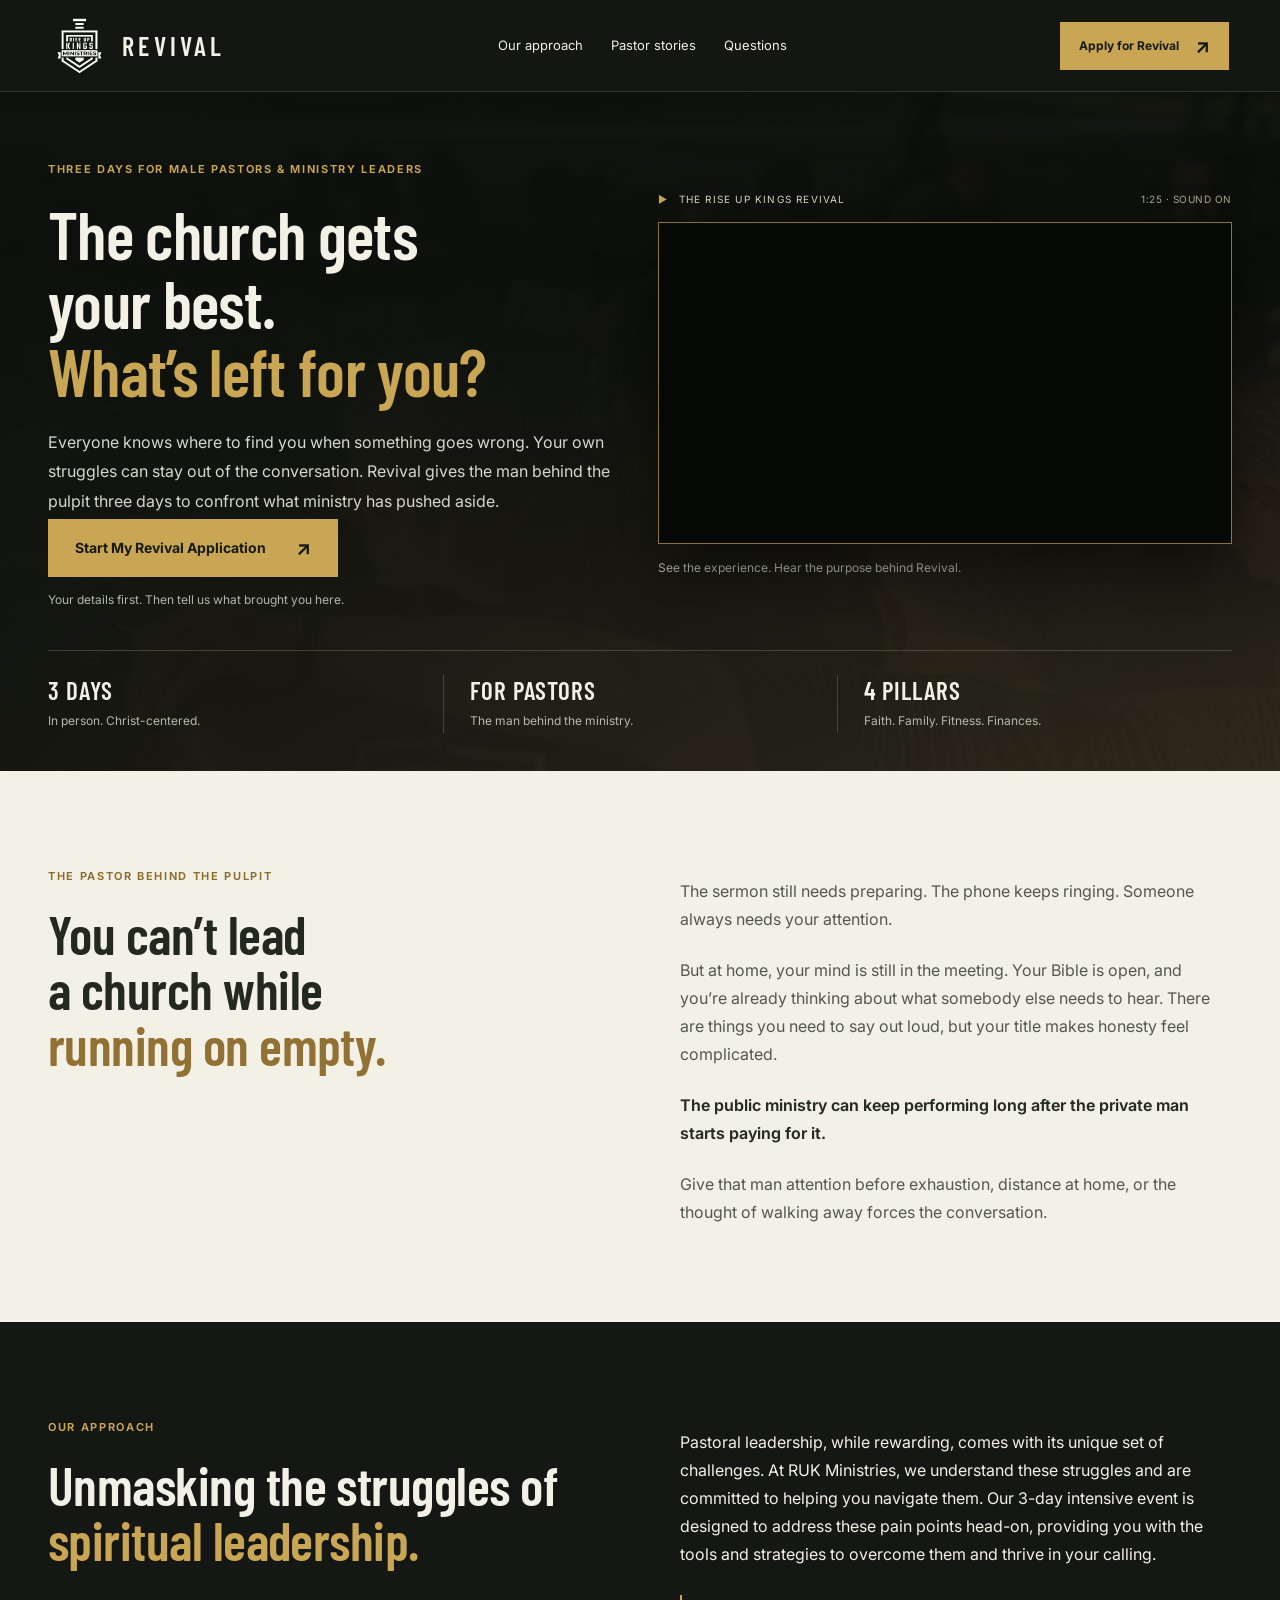
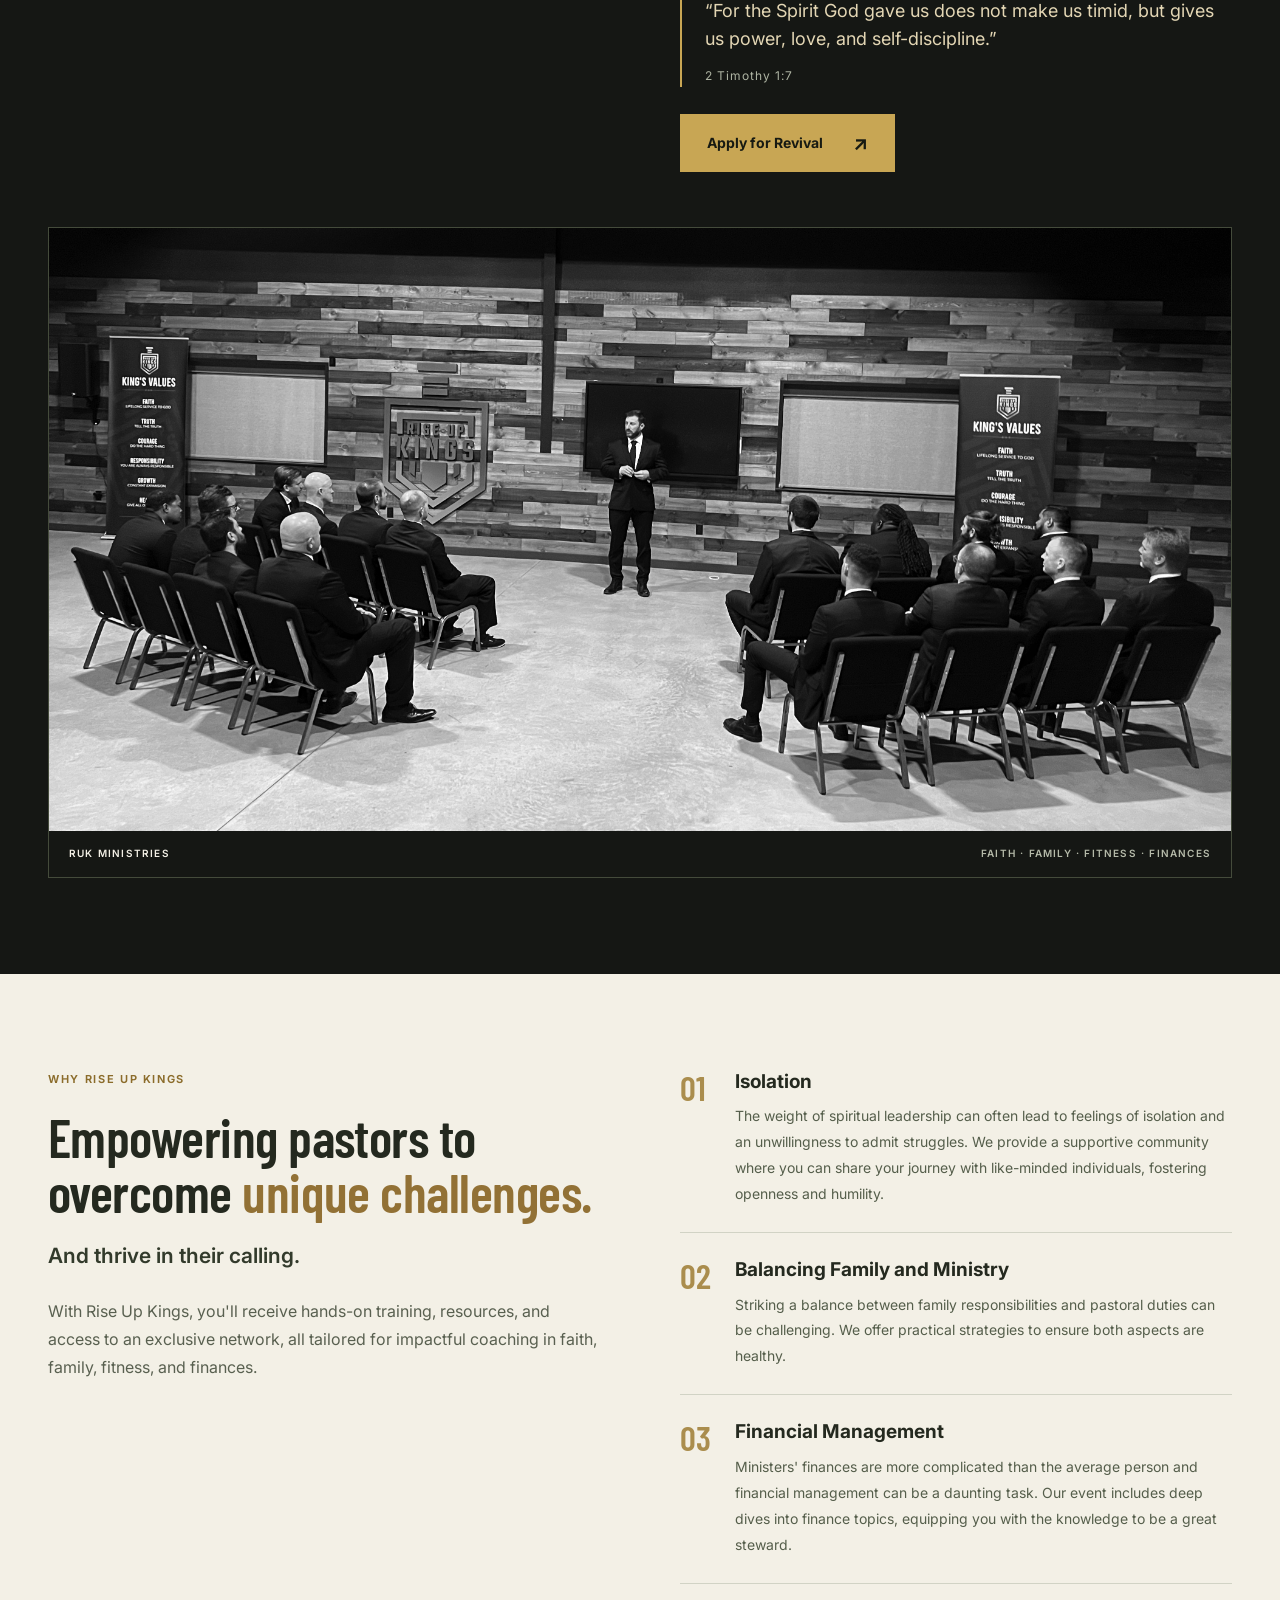
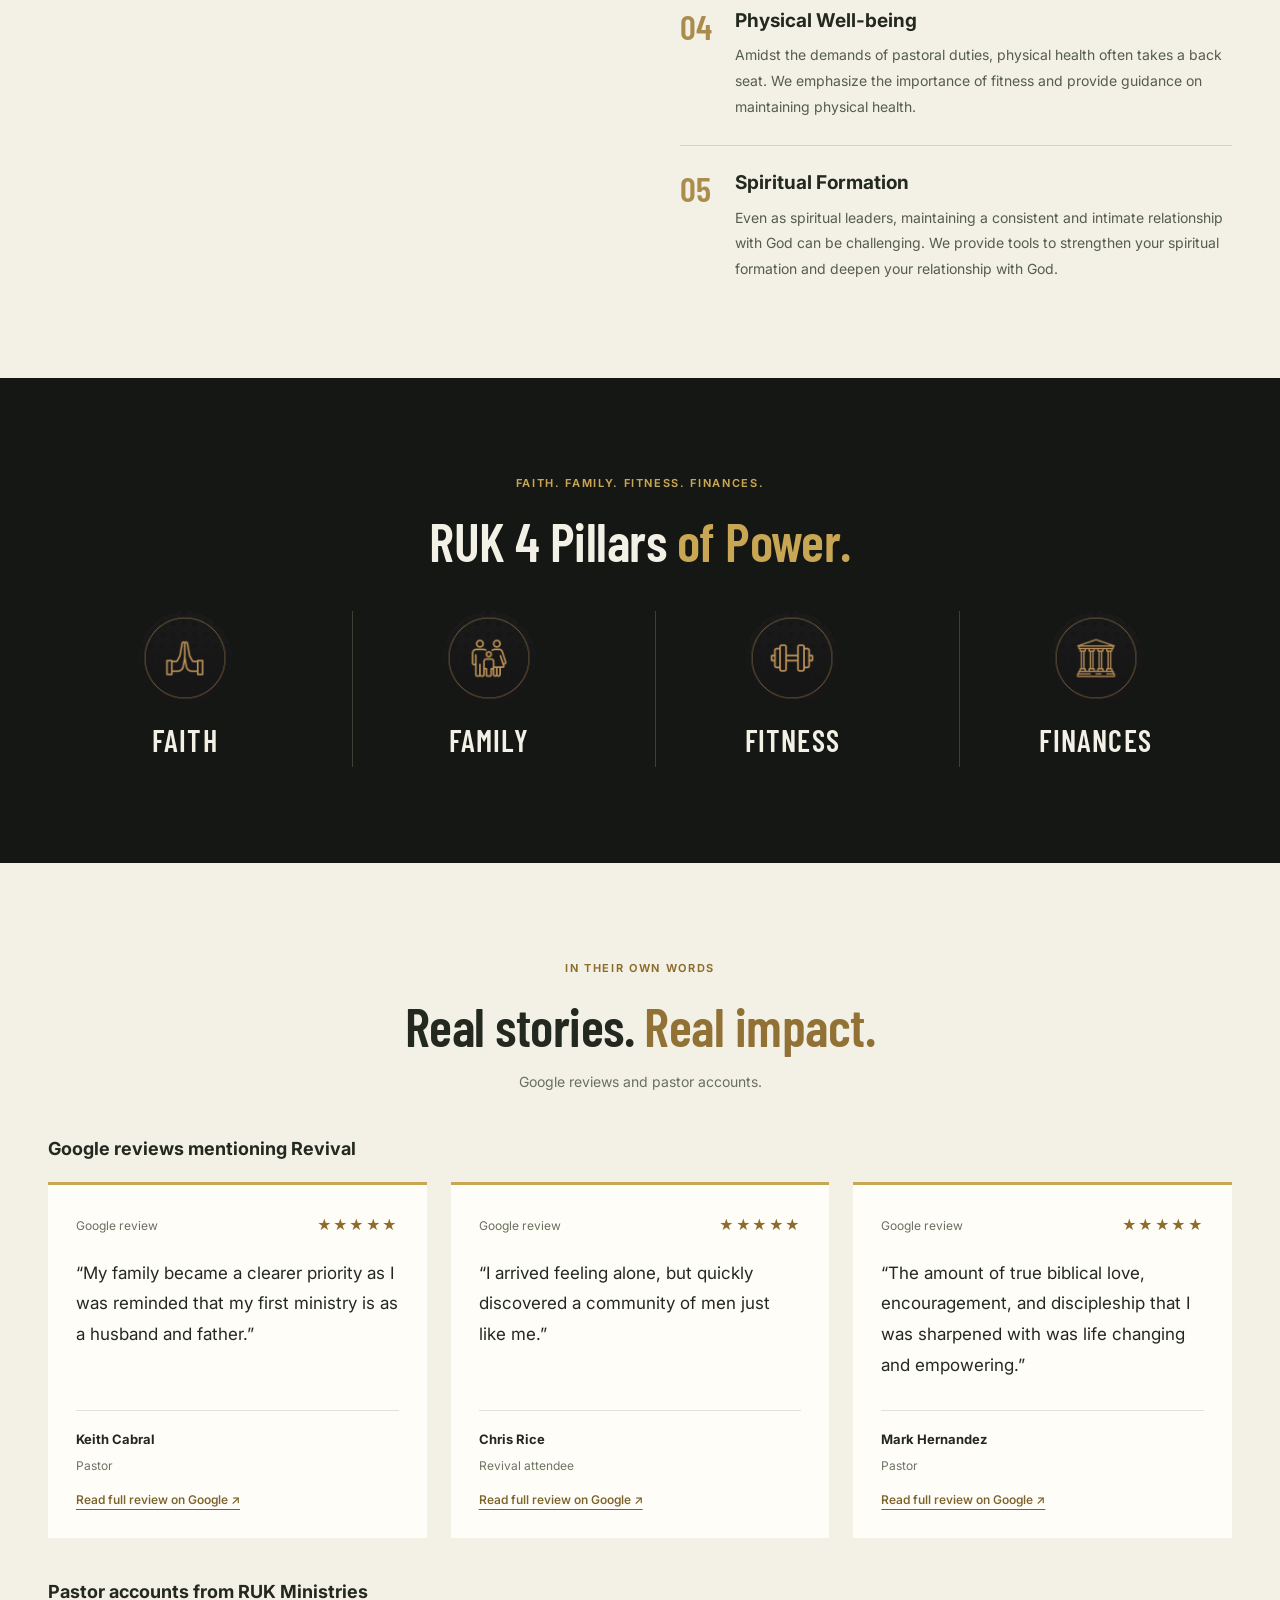
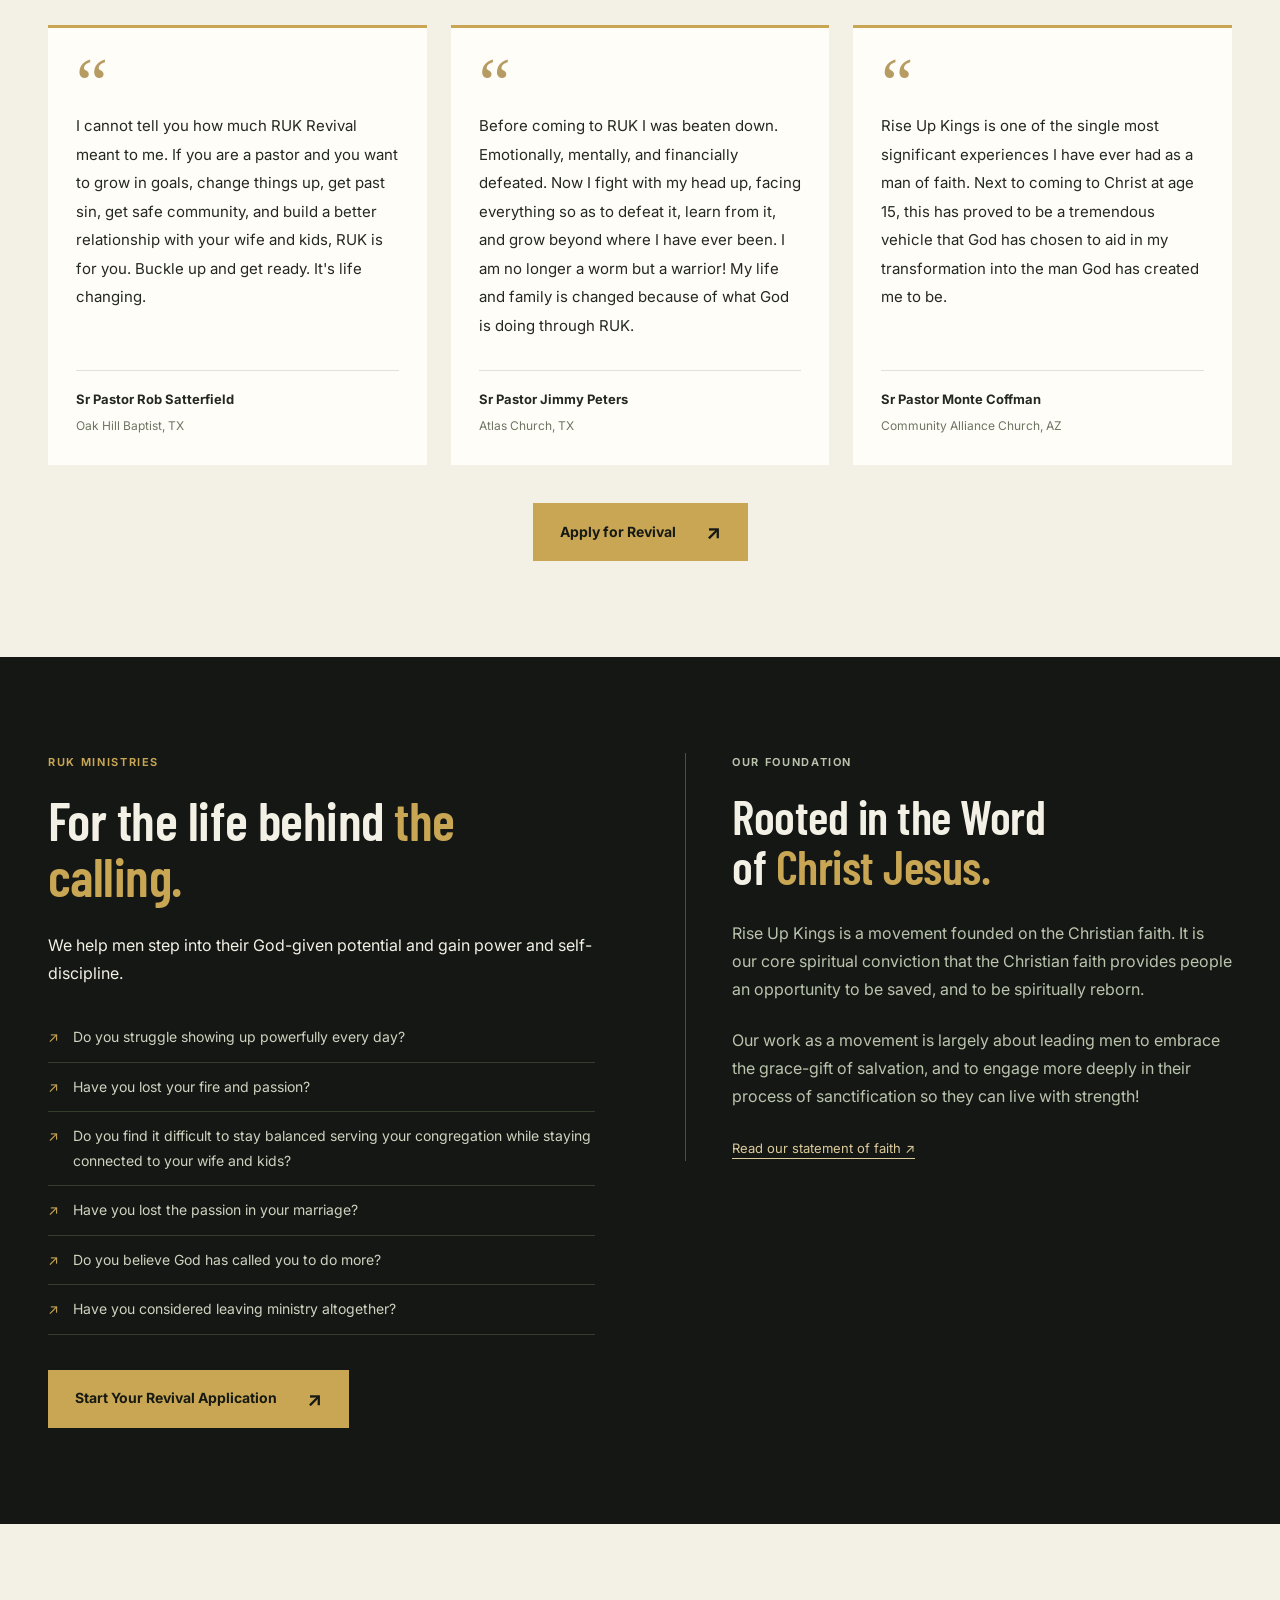
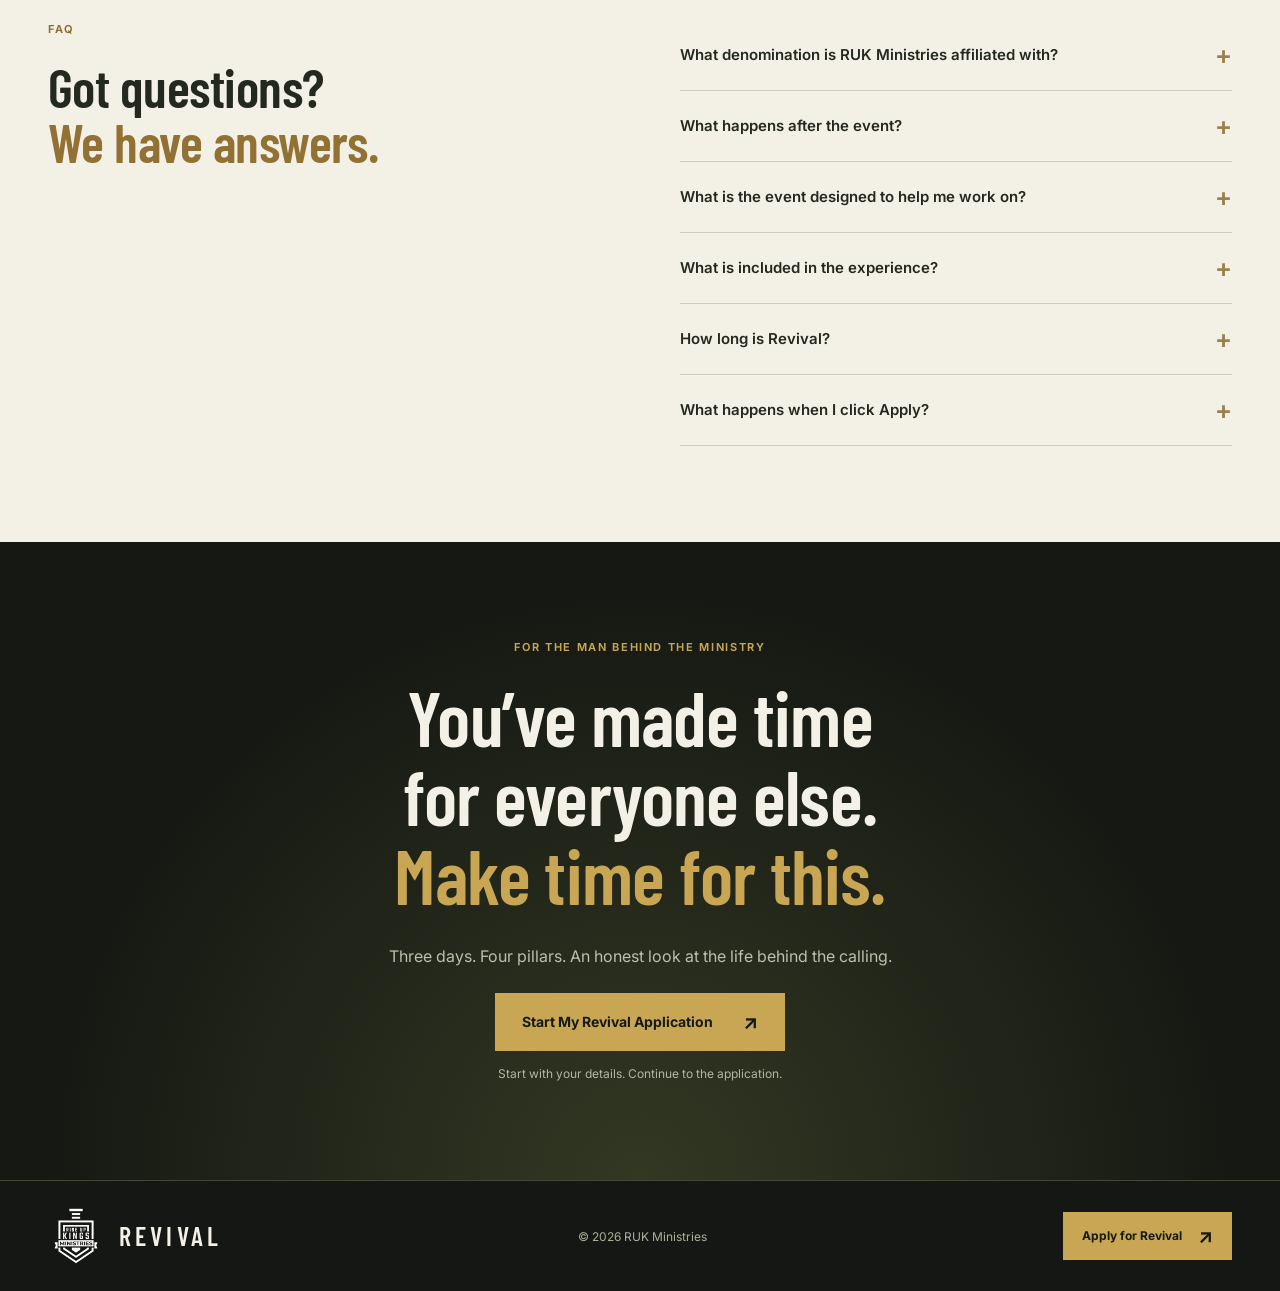
==== commit d5da7b51: "Add sourced Revival-specific Google review excerpts" ====
--- a/docs/index.html
+++ b/docs/index.html
@@ -5,7 +5,7 @@
 <section class="section approach" id="approach"><div class="wrap"><div class="two-col"><div><p class="eyebrow">OUR APPROACH</p><h2>Unmasking the struggles of <em>spiritual leadership.</em></h2></div><div class="body-copy"><p>Pastoral leadership, while rewarding, comes with its unique set of challenges. At RUK Ministries, we understand these struggles and are committed to helping you navigate them. Our 3-day intensive event is designed to address these pain points head-on, providing you with the tools and strategies to overcome them and thrive in your calling.</p><blockquote class="scripture">“For the Spirit God gave us does not make us timid, but gives us power, love, and self-discipline.”<cite>2 Timothy 1:7</cite></blockquote><button type="button" data-apply class="cta">Apply for Revival<span aria-hidden="true">↗</span></button></div></div><figure class="training"><img src="images/revival-training-full.png" alt="The full RUK training room, with a coach speaking to the seated group" width="3891" height="1984" loading="lazy"><figcaption>RUK MINISTRIES <span>FAITH · FAMILY · FITNESS · FINANCES</span></figcaption></figure></div></section>
 <section class="section cream why" id="why"><div class="wrap two-col"><div class="section-intro"><p class="eyebrow">WHY RISE UP KINGS</p><h2>Empowering pastors to overcome <em>unique challenges.</em></h2><p class="subheading">And thrive in their calling.</p><p>With Rise Up Kings, you&#x27;ll receive hands-on training, resources, and access to an exclusive network, all tailored for impactful coaching in faith, family, fitness, and finances.</p></div><div class="challenge-list"><article class="challenge"><span class="number">01</span><div><h3>Isolation</h3><p>The weight of spiritual leadership can often lead to feelings of isolation and an unwillingness to admit struggles. We provide a supportive community where you can share your journey with like-minded individuals, fostering openness and humility.</p></div></article><article class="challenge"><span class="number">02</span><div><h3>Balancing Family and Ministry</h3><p>Striking a balance between family responsibilities and pastoral duties can be challenging. We offer practical strategies to ensure both aspects are healthy.</p></div></article><article class="challenge"><span class="number">03</span><div><h3>Financial Management</h3><p>Ministers&#x27; finances are more complicated than the average person and financial management can be a daunting task. Our event includes deep dives into finance topics, equipping you with the knowledge to be a great steward.</p></div></article><article class="challenge"><span class="number">04</span><div><h3>Physical Well-being</h3><p>Amidst the demands of pastoral duties, physical health often takes a back seat. We emphasize the importance of fitness and provide guidance on maintaining physical health.</p></div></article><article class="challenge"><span class="number">05</span><div><h3>Spiritual Formation</h3><p>Even as spiritual leaders, maintaining a consistent and intimate relationship with God can be challenging. We provide tools to strengthen your spiritual formation and deepen your relationship with God.</p></div></article></div></div></section>
 <section class="section pillars"><div class="wrap"><p class="eyebrow">FAITH. FAMILY. FITNESS. FINANCES.</p><h2>RUK 4 Pillars <em>of Power.</em></h2><div class="pillar-grid"><div class="pillar"><img src="images/pillar-faith.png" alt="" width="128" height="128" loading="lazy"><h3>Faith</h3></div><div class="pillar"><img src="images/pillar-family.png" alt="" width="128" height="128" loading="lazy"><h3>Family</h3></div><div class="pillar"><img src="images/pillar-fitness.png" alt="" width="128" height="128" loading="lazy"><h3>Fitness</h3></div><div class="pillar"><img src="images/pillar-finances.png" alt="" width="128" height="128" loading="lazy"><h3>Finances</h3></div></div></div></section>
-<section class="section cream stories" id="stories"><div class="wrap"><div class="section-heading"><p class="eyebrow">IN THEIR OWN WORDS</p><h2>Real stories. <em>Real impact.</em></h2><p>Pastor accounts published by RUK Ministries.</p></div><div class="testimonial-grid"><figure class="testimonial"><span class="quote-mark" aria-hidden="true">“</span><blockquote>I cannot tell you how much RUK Revival meant to me. If you are a pastor and you want to grow in goals, change things up, get past sin, get safe community, and build a better relationship with your wife and kids, RUK is for you. Buckle up and get ready. It&#x27;s life changing.</blockquote><figcaption><strong>Sr Pastor Rob Satterfield</strong><span>Oak Hill Baptist, TX</span></figcaption></figure><figure class="testimonial"><span class="quote-mark" aria-hidden="true">“</span><blockquote>Before coming to RUK I was beaten down. Emotionally, mentally, and financially defeated. Now I fight with my head up, facing everything so as to defeat it, learn from it, and grow beyond where I have ever been. I am no longer a worm but a warrior! My life and family is changed because of what God is doing through RUK.</blockquote><figcaption><strong>Sr Pastor Jimmy Peters</strong><span>Atlas Church, TX</span></figcaption></figure><figure class="testimonial"><span class="quote-mark" aria-hidden="true">“</span><blockquote>Rise Up Kings is one of the single most significant experiences I have ever had as a man of faith. Next to coming to Christ at age 15, this has proved to be a tremendous vehicle that God has chosen to aid in my transformation into the man God has created me to be.</blockquote><figcaption><strong>Sr Pastor Monte Coffman</strong><span>Community Alliance Church, AZ</span></figcaption></figure></div><div class="center-cta"><button type="button" data-apply class="cta">Apply for Revival<span aria-hidden="true">↗</span></button></div></div></section>
+<section class="section cream stories" id="stories"><div class="wrap"><div class="section-heading"><p class="eyebrow">IN THEIR OWN WORDS</p><h2>Real stories. <em>Real impact.</em></h2><p>Google reviews and pastor accounts.</p></div><div class="google-reviews" id="google-reviews"><h3 class="review-group-title">Google reviews mentioning Revival</h3><div class="testimonial-grid"><figure class="testimonial google-review" id="G01"><div class="google-review-meta"><span>Google review</span><span class="review-stars" aria-label="5 out of 5 stars">★★★★★</span></div><blockquote>“My family became a clearer priority as I was reminded that my first ministry is as a husband and father.”</blockquote><figcaption><strong>Keith Cabral</strong><span>Pastor</span><a href="https://maps.app.goo.gl/41teFwh62Cu8rxkq7" target="_blank" rel="noopener">Read full review on Google ↗</a></figcaption></figure><figure class="testimonial google-review" id="G02"><div class="google-review-meta"><span>Google review</span><span class="review-stars" aria-label="5 out of 5 stars">★★★★★</span></div><blockquote>“I arrived feeling alone, but quickly discovered a community of men just like me.”</blockquote><figcaption><strong>Chris Rice</strong><span>Revival attendee</span><a href="https://maps.app.goo.gl/EquGMLo1fD7CbnKe7" target="_blank" rel="noopener">Read full review on Google ↗</a></figcaption></figure><figure class="testimonial google-review" id="G03"><div class="google-review-meta"><span>Google review</span><span class="review-stars" aria-label="5 out of 5 stars">★★★★★</span></div><blockquote>“The amount of true biblical love, encouragement, and discipleship that I was sharpened with was life changing and empowering.”</blockquote><figcaption><strong>Mark Hernandez</strong><span>Pastor</span><a href="https://maps.app.goo.gl/V4QcxFzMV3fCLi2D8" target="_blank" rel="noopener">Read full review on Google ↗</a></figcaption></figure></div></div><h3 class="review-group-title">Pastor accounts from RUK Ministries</h3><div class="testimonial-grid"><figure class="testimonial"><span class="quote-mark" aria-hidden="true">“</span><blockquote>I cannot tell you how much RUK Revival meant to me. If you are a pastor and you want to grow in goals, change things up, get past sin, get safe community, and build a better relationship with your wife and kids, RUK is for you. Buckle up and get ready. It&#x27;s life changing.</blockquote><figcaption><strong>Sr Pastor Rob Satterfield</strong><span>Oak Hill Baptist, TX</span></figcaption></figure><figure class="testimonial"><span class="quote-mark" aria-hidden="true">“</span><blockquote>Before coming to RUK I was beaten down. Emotionally, mentally, and financially defeated. Now I fight with my head up, facing everything so as to defeat it, learn from it, and grow beyond where I have ever been. I am no longer a worm but a warrior! My life and family is changed because of what God is doing through RUK.</blockquote><figcaption><strong>Sr Pastor Jimmy Peters</strong><span>Atlas Church, TX</span></figcaption></figure><figure class="testimonial"><span class="quote-mark" aria-hidden="true">“</span><blockquote>Rise Up Kings is one of the single most significant experiences I have ever had as a man of faith. Next to coming to Christ at age 15, this has proved to be a tremendous vehicle that God has chosen to aid in my transformation into the man God has created me to be.</blockquote><figcaption><strong>Sr Pastor Monte Coffman</strong><span>Community Alliance Church, AZ</span></figcaption></figure></div><div class="center-cta"><button type="button" data-apply class="cta">Apply for Revival<span aria-hidden="true">↗</span></button></div></div></section>
 <section class="section ministry"><div class="wrap two-col"><div><p class="eyebrow">RUK MINISTRIES</p><h2>For the life behind <em>the calling.</em></h2><p>We help men step into their God-given potential and gain power and self-discipline.</p><ul class="question-list"><li>Do you struggle showing up powerfully every day?</li><li>Have you lost your fire and passion?</li><li>Do you find it difficult to stay balanced serving your congregation while staying connected to your wife and kids?</li><li>Have you lost the passion in your marriage?</li><li>Do you believe God has called you to do more?</li><li>Have you considered leaving ministry altogether?</li></ul><button type="button" data-apply class="cta">Start Your Revival Application<span aria-hidden="true">↗</span></button></div><div class="rooted"><p class="eyebrow">OUR FOUNDATION</p><h2>Rooted in the Word<br>of <em>Christ Jesus.</em></h2><p>Rise Up Kings is a movement founded on the Christian faith. It is our core spiritual conviction that the Christian faith provides people an opportunity to be saved, and to be spiritually reborn.</p><p>Our work as a movement is largely about leading men to embrace the grace-gift of salvation, and to engage more deeply in their process of sanctification so they can live with strength!</p><a href="https://rukministries.com/faith-statement" target="_blank" rel="noopener">Read our statement of faith ↗</a></div></div></section>
 <section class="section cream faq" id="questions"><div class="wrap two-col"><div><p class="eyebrow">FAQ</p><h2>Got questions?<br><em>We have answers.</em></h2></div><div><details><summary>What denomination is RUK Ministries affiliated with?<span aria-hidden="true">+</span></summary><p>RUK Ministries is a non-denominational Christian organization. We welcome pastors and spiritual leaders from all biblical-based faiths. Our teachings and programs are based on biblical principles with Jesus Christ at the core.</p></details><details><summary>What happens after the event?<span aria-hidden="true">+</span></summary><p>After the event, you will have the opportunity to join the RUK Ministries community, a brotherhood of Christian leaders committed to supporting each other in their journey of faith and leadership. We offer ongoing training, seminars, and webinars to support your continued growth.</p></details><details><summary>What is the event designed to help me work on?<span aria-hidden="true">+</span></summary><p>The event focuses on pastoral duties, personal life, and spiritual growth, with strategies around leadership, finance, and personal development. It aims to reignite your passion for your calling and equip you with tools to live a balanced and fulfilling life.</p></details><details><summary>What is included in the experience?<span aria-hidden="true">+</span></summary><p>Lunch and dinner for all three days, along with additional gear provided at the event. Accommodation is separate. The team can talk through the practical details with you during the application process.</p></details><details><summary>How long is Revival?<span aria-hidden="true">+</span></summary><p>Revival is a three-day, in-person intensive for male pastors and ministry leaders.</p></details><details><summary>What happens when I click Apply?<span aria-hidden="true">+</span></summary><p>Start with your name, email, and phone number. Then continue to the application to tell the RUK Ministries team about your ministry and what you want to work on.</p></details></div></div></section>
 <section class="section final-cta" id="apply"><div class="wrap"><p class="eyebrow">FOR THE MAN BEHIND THE MINISTRY</p><h2>You’ve made time<br>for everyone else.<br><em>Make time for this.</em></h2><p>Three days. Four pillars. An honest look at the life behind the calling.</p><button type="button" data-apply class="cta">Start My Revival Application<span aria-hidden="true">↗</span></button><p class="micro">Start with your details. Continue to the application.</p></div></section></main>
--- a/docs/landing.css
+++ b/docs/landing.css
@@ -2,3 +2,5 @@
 :root{--black:#151714;--cream:#f3f0e6;--gold:#c8a654;--muted:#b8bbae;--line:#3c4035}*{box-sizing:border-box}html{scroll-behavior:smooth;scroll-padding-top:90px}body{margin:0;background:var(--black);color:var(--cream);font:16px/1.75 Inter,Arial,sans-serif}body.modal-open{overflow:hidden}a{color:inherit;text-underline-offset:5px}a:hover{color:var(--gold)}button,input{font:inherit}button,summary{cursor:pointer}img{max-width:100%;display:block}a:focus-visible,button:focus-visible,summary:focus-visible{outline:3px solid var(--gold);outline-offset:5px}input:focus{outline:2px solid var(--gold);outline-offset:2px}.skip{position:fixed;top:-100px;left:10px;background:white;color:black;padding:12px;z-index:100}.skip:focus{top:8px}.wrap{width:min(1220px,calc(100% - 96px));margin:auto}.site-header{display:flex;align-items:center;justify-content:space-between;gap:25px;min-height:92px;padding:14px 4%;border-bottom:1px solid #33362c;background:#141612}.brand{display:flex;align-items:center;gap:15px;text-decoration:none}.brand img{width:56px;height:56px;object-fit:contain}.brand span{font:26px/1 Barlow,sans-serif;letter-spacing:.16em}.site-header nav{display:flex;gap:28px;font-size:13px}.site-header nav a{text-decoration:none}.cta{display:inline-flex;justify-content:center;align-items:center;gap:30px;background:var(--gold);color:#171a12;border:1px solid var(--gold);padding:18px 26px;font-size:14px;font-weight:700;line-height:1.3;text-decoration:none;transition:background .15s}.cta:hover{background:#dfc47e;color:#171a12}.cta.small{padding:13px 18px;font-size:12px;gap:16px}.cta span{font-size:20px;line-height:1}.eyebrow{font-size:11px;font-weight:650;letter-spacing:.15em;text-transform:uppercase;color:var(--gold);margin:0 0 20px}h1,h2,h3,p,figure,blockquote{margin-top:0}h1,h2{font-family:Barlow,Impact,sans-serif;font-weight:600;line-height:1.03;letter-spacing:-.01em}h1{font-size:clamp(56px,5.2vw,78px);margin-bottom:23px}h2{font-size:clamp(40px,4.2vw,62px);margin-bottom:28px}h3{font-size:20px;line-height:1.3;margin-bottom:12px}em{font-style:normal;color:var(--gold)}p{margin-bottom:23px}p:last-child{margin-bottom:0}.hero{position:relative;overflow:hidden;padding:68px 0 38px}.hero-background{position:absolute;inset:0;background:linear-gradient(90deg,rgba(14,17,13,.95),rgba(14,17,13,.78)),url('images/revival-room.jpg') center/cover;opacity:1}.hero-grid{position:relative;display:grid;grid-template-columns:1fr 1.02fr;grid-template-areas:'heading video' 'action video' 'facts facts';gap:0 48px;align-items:center}.hero-heading{grid-area:heading}.hero-copy{font-size:16px;color:#d5d8ca;max-width:570px;line-height:1.85}.hero-video{grid-area:video;align-self:center}.video-label{font-size:10px;display:flex;align-items:center;gap:10px;letter-spacing:.12em;margin-bottom:13px;color:#dbd6c3}.video-label>span:first-child{color:var(--gold)}.video-label>span:last-child{margin-left:auto;letter-spacing:.05em;color:#aaa995}.video-frame{position:relative;aspect-ratio:16/9;border:1px solid #8c7442;background:#060805;box-shadow:0 30px 60px #0007}.video-frame iframe{position:absolute;width:100%;height:100%;inset:0;border:0}.video-caption{font-size:12px;color:#b9bdad;margin-top:13px}.hero-action{grid-area:action;margin-top:2px}.micro{font-size:12px;color:#b2b6a7;margin-top:12px}.hero-facts{grid-area:facts;display:grid;grid-template-columns:repeat(3,1fr);border-top:1px solid #68685188;margin-top:40px;padding-top:24px}.hero-facts>div{padding-left:26px;border-left:1px solid #68685188}.hero-facts>div:first-child{padding-left:0;border-left:0}.hero-facts strong{display:block;font:25px Barlow,sans-serif;letter-spacing:.04em}.hero-facts span{font-size:12px;color:#b5baa9}.section{padding:96px 0}.cream{background:var(--cream);color:#24291f}.cream .eyebrow{color:#8b6c2b}.cream em{color:#927135}.two-col{display:grid;grid-template-columns:1fr 1fr;gap:80px;align-items:start}.body-copy{padding-top:10px}.body-copy p{font-size:16px}.heavy{font-weight:650}.cream .body-copy p{color:#53594b}.cream .body-copy .heavy{color:#272d22}.scripture{border-left:2px solid var(--gold);margin:27px 0;padding:2px 0 2px 23px;color:#e3d6b4;font-size:18px;line-height:1.6}.scripture cite{display:block;font-style:normal;font-size:12px;margin-top:12px;letter-spacing:.08em;color:#aeb4a3}.training{margin:55px 0 0;border:1px solid #444b3b}.training img{width:100%;height:auto;object-fit:contain}.training figcaption{display:flex;justify-content:space-between;padding:14px 20px;font-size:10px;font-weight:600;letter-spacing:.12em}.training figcaption span{color:#b5baa9}.section-intro p{color:#596050}.section-intro .subheading{font-size:21px;font-weight:600;color:#323a2b;margin-top:-10px}.challenge{display:flex;gap:24px;padding:25px 0;border-bottom:1px solid #d1d3c5}.challenge:first-child{padding-top:0}.challenge:last-child{border:0;padding-bottom:0}.number{font:35px/1 Barlow,sans-serif;color:#aa8d4d;min-width:31px}.challenge h3{font-size:19px;margin-bottom:9px}.challenge p{font-size:14px;line-height:1.85;color:#555e4b}.pillars{text-align:center}.pillar-grid{display:grid;grid-template-columns:repeat(4,1fr);gap:30px;margin-top:42px}.pillar{border-left:1px solid var(--line)}.pillar:first-child{border-left:0}.pillar img{width:94px;height:94px;object-fit:contain;margin:0 auto 20px}.pillar h3{font:30px/1 Barlow,sans-serif;text-transform:uppercase;letter-spacing:.04em}.section-heading{text-align:center;margin:0 auto 42px}.section-heading h2{margin-bottom:17px}.section-heading p:last-child{font-size:14px;color:#68705e}.testimonial-grid{display:grid;grid-template-columns:repeat(3,1fr);gap:24px}.testimonial{margin:0;padding:28px;background:#fffdf8;border-top:3px solid var(--gold);display:flex;flex-direction:column}.quote-mark{font:72px/.8 Georgia,serif;color:#b69b63;height:49px}.testimonial blockquote{font-size:15px;line-height:1.9;margin:7px 0 30px}.testimonial figcaption{margin-top:auto;padding-top:18px;border-top:1px solid #e2e3d8;line-height:1.65}.testimonial strong{display:block;font-size:13px}.testimonial figcaption span{font-size:12px;color:#6d7562}.center-cta{text-align:center;margin-top:38px}.ministry .two-col{gap:90px}.question-list{list-style:none;padding:0;margin:26px 0 35px}.question-list li{position:relative;padding:12px 0 12px 25px;border-bottom:1px solid #343c2c;font-size:14px;color:#ccd3bf}.question-list li:before{content:'↗';position:absolute;left:0;color:var(--gold)}.rooted{border-left:1px solid #4a523d;padding:0 0 0 46px}.rooted h2{font-size:48px}.rooted p{color:#bac4ad}.rooted>a{font-size:13px;color:#dccb9b}.faq details{border-bottom:1px solid #cccfbf}.faq summary{display:flex;gap:25px;align-items:center;justify-content:space-between;padding:22px 0;list-style:none;font-weight:600;font-size:15px;line-height:1.6}.faq summary::-webkit-details-marker{display:none}.faq summary span{font-size:26px;line-height:1;color:#9a814b;flex-shrink:0}.faq details[open] summary span{transform:rotate(45deg)}.faq details p{font-size:14px;color:#59634d;padding:0 30px 20px 0}.final-cta{text-align:center;background:radial-gradient(ellipse at 50% 100%,#333823 0,#161913 65%)}.final-cta h2{font-size:clamp(56px,6vw,88px)}.final-cta>div>p:not(.eyebrow):not(.micro){color:#b8c1ab}.site-footer{border-top:1px solid #424a35;padding:27px 0}.site-footer .wrap{display:flex;align-items:center;justify-content:space-between;gap:24px}.site-footer p{font-size:12px;color:#a8b29a;margin:0}dialog{border:1px solid #776940;background:#1a1d16;color:var(--cream);padding:0;width:calc(100% - 32px);max-width:490px;max-height:calc(100dvh - 32px);overflow:auto;box-shadow:0 30px 100px #0008}dialog::backdrop{background:#000c}.modal-close{position:absolute;right:13px;top:8px;color:var(--gold);font-size:31px;background:transparent;border:0;padding:5px 10px}.modal-body{padding:36px}.modal-body h2{font-size:43px;margin-bottom:16px}.modal-body>.eyebrow{font-size:10px;padding-right:15px}.modal-body>p:not(.eyebrow):not(.micro){font-size:14px;color:#bec8b1;line-height:1.65}.modal-body .preview-notice{font-size:11px!important;border:1px solid #736840;padding:9px 12px;background:#3b3625;color:#e0d3ad!important}.modal-body form{display:flex;flex-direction:column}.modal-body label{font-size:12px;font-weight:550;margin-bottom:6px}.modal-body input{padding:11px 13px;background:#10120d;color:white;border:1px solid #4d5640;width:100%;margin-bottom:15px;font-size:16px;border-radius:0}.modal-body .consent{font-size:11px;color:#afb8a2;line-height:1.6;margin:0 0 20px}.modal-body .form-error{font-size:13px;color:#ffbdab;line-height:1.5;margin-bottom:20px}.modal-body .cta{width:100%}.modal-body .micro{text-align:center}button:disabled{cursor:wait;opacity:.65}[hidden]{display:none!important}.no-script{padding:20px;text-align:center;background:#564623}.preview-page{min-height:100vh;display:grid;place-content:center;padding:40px 24px}.preview-card{max-width:650px;border:1px solid #565c46;padding:clamp(25px,5vw,60px);background:#20251b}.preview-card h1{font-size:56px}.preview-card p{color:#c3cbb7}.preview-card .cta{margin-top:8px}.preview-links{display:flex;gap:20px;flex-wrap:wrap;margin-top:25px;font-size:13px}
 @media(max-width:1100px){.wrap{width:calc(100% - 64px)}.hero-grid{gap:0 30px}.two-col{gap:42px}.site-header nav{gap:18px}.testimonial{padding:24px}.hero{padding-top:55px}.rooted{padding-left:28px}.ministry .two-col{gap:42px}.video-label{font-size:9px;letter-spacing:.03em}.hero-facts span{font-size:11px}}
 @media(max-width:800px){html{scroll-padding-top:20px}.site-header{min-height:76px;padding:10px 23px;gap:15px}.site-header nav{display:none}.brand img{width:45px;height:45px}.brand span{font-size:22px}.cta.small{font-size:11px;padding:11px 12px;gap:10px}.wrap{width:calc(100% - 44px)}.hero{padding:40px 0 26px}.hero-grid{grid-template-columns:1fr;grid-template-areas:'heading' 'video' 'action' 'facts';gap:0}.hero h1{font-size:clamp(52px,9vw,78px)}.hero-copy{max-width:650px;font-size:15px;line-height:1.8;margin-bottom:30px}.hero-video{margin:0 0 26px}.hero-action .cta{width:100%}.hero-action .micro{text-align:center}.video-label{font-size:10px}.hero-facts{margin-top:25px;padding-top:20px;gap:12px}.hero-facts>div{padding-left:12px}.hero-facts strong{font-size:22px}.hero-facts span{font-size:10px;display:block;line-height:1.5}.section{padding:62px 0}.two-col{grid-template-columns:1fr;gap:25px}h2{font-size:47px;margin-bottom:22px}.body-copy{padding:0}.eyebrow{font-size:10px;margin-bottom:17px}.training{margin-top:32px}.training figcaption{padding:10px 12px;font-size:8px;gap:16px;flex-wrap:wrap}.challenge{gap:20px}.challenge h3{font-size:19px}.pillar-grid{grid-template-columns:repeat(2,1fr);gap:30px 0}.pillar:nth-child(3){border-left:0}.pillar img{width:76px;height:76px}.pillar h3{font-size:27px}.testimonial-grid{grid-template-columns:1fr;gap:18px}.testimonial blockquote{font-size:15px;margin-bottom:24px}.testimonial{padding:25px}.rooted{padding:32px 0 0;border-left:0;border-top:1px solid #4a523d}.rooted h2{font-size:44px}.ministry .two-col{gap:35px}.faq summary{font-size:15px}.site-footer .wrap{flex-wrap:wrap}.site-footer .cta{display:none}.site-footer p{font-size:11px}.modal-body{padding:29px 23px}.modal-body h2{font-size:39px}.preview-card h1{font-size:45px}}@media(prefers-reduced-motion:reduce){html{scroll-behavior:auto}.cta{transition:none}}
+
+.google-reviews{margin-bottom:42px;scroll-margin-top:100px}.review-group-title{font-size:18px;margin:0 0 22px}.google-review-meta{display:flex;align-items:center;justify-content:space-between;gap:12px;font-size:12px;color:#69715f;margin-bottom:13px}.review-stars{color:#8c6d2a;letter-spacing:.1em;font-size:14px}.google-review blockquote{font-size:17px;line-height:1.8}.google-review figcaption a{display:block;font-size:12px;font-weight:550;color:#7b622a;margin-top:13px}.google-review{scroll-margin-top:100px}@media(max-width:800px){.google-reviews{scroll-margin-top:20px}.google-review blockquote{font-size:16px}}
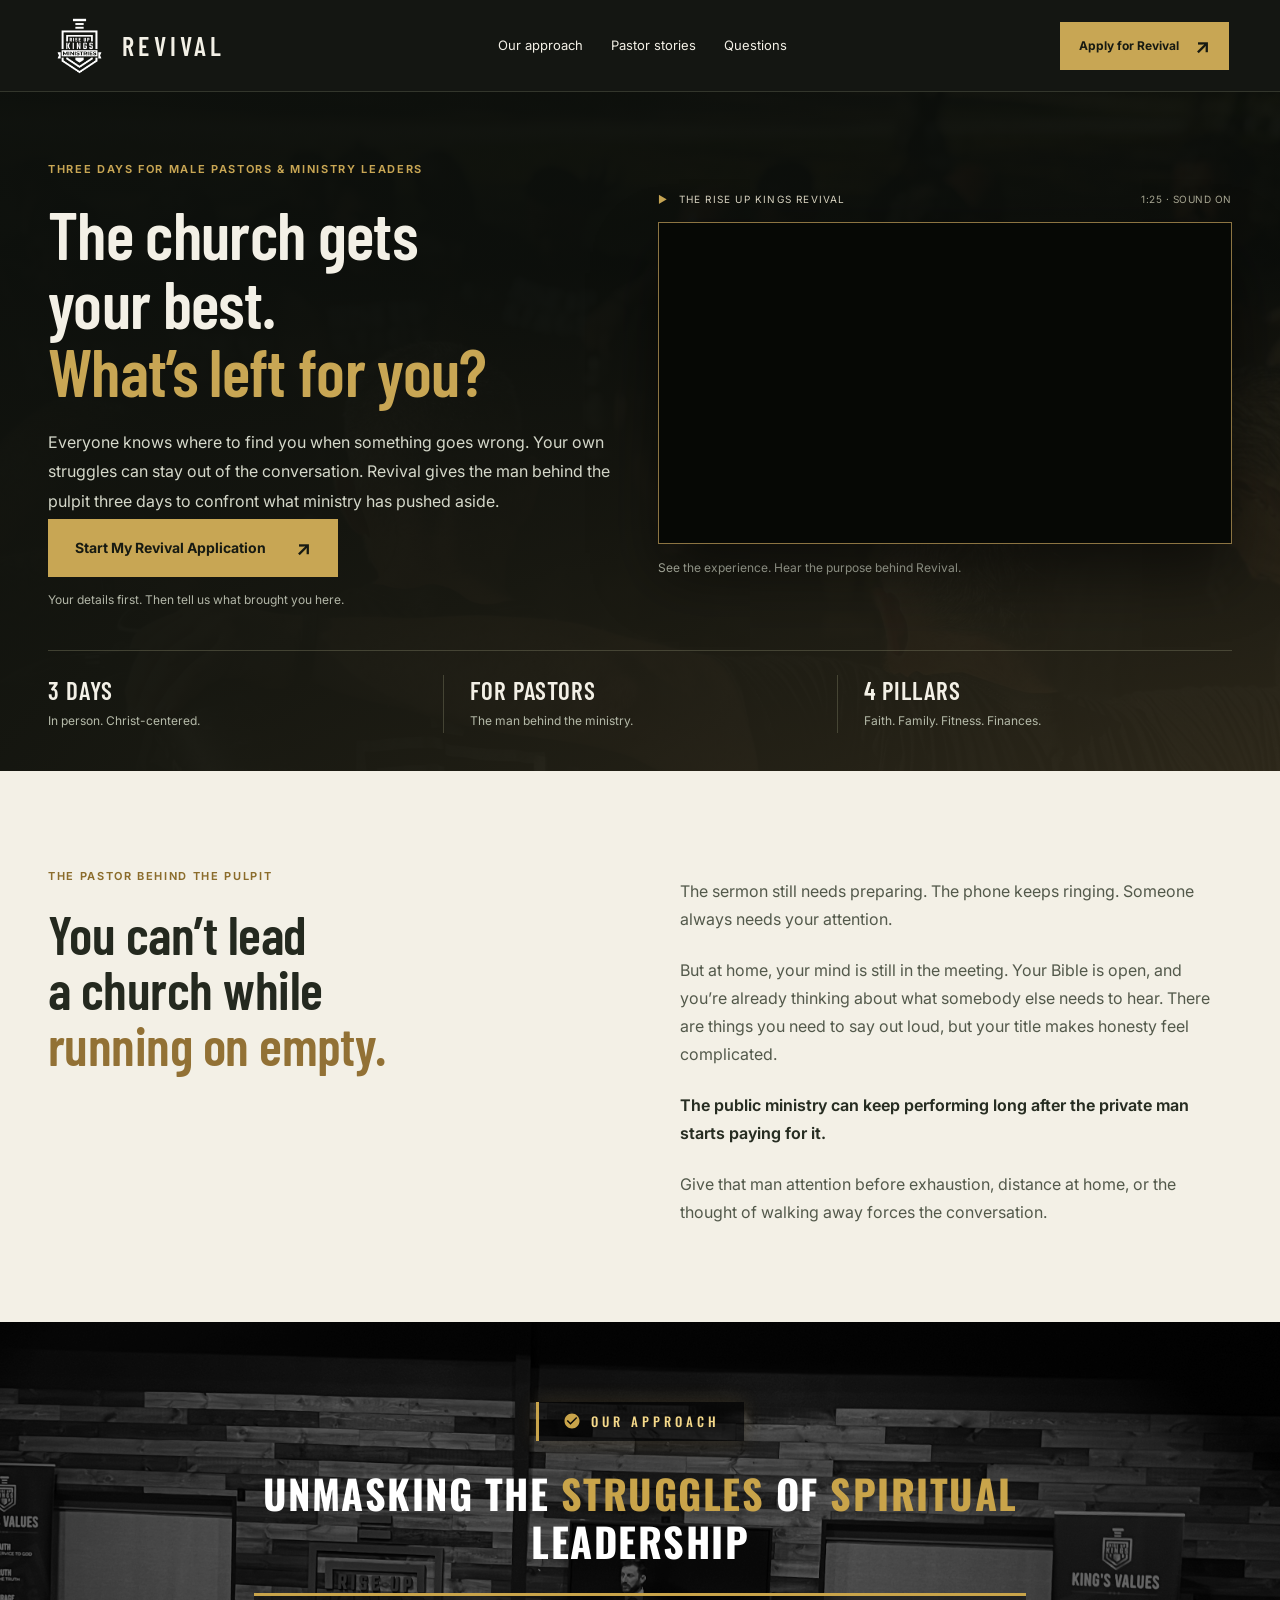
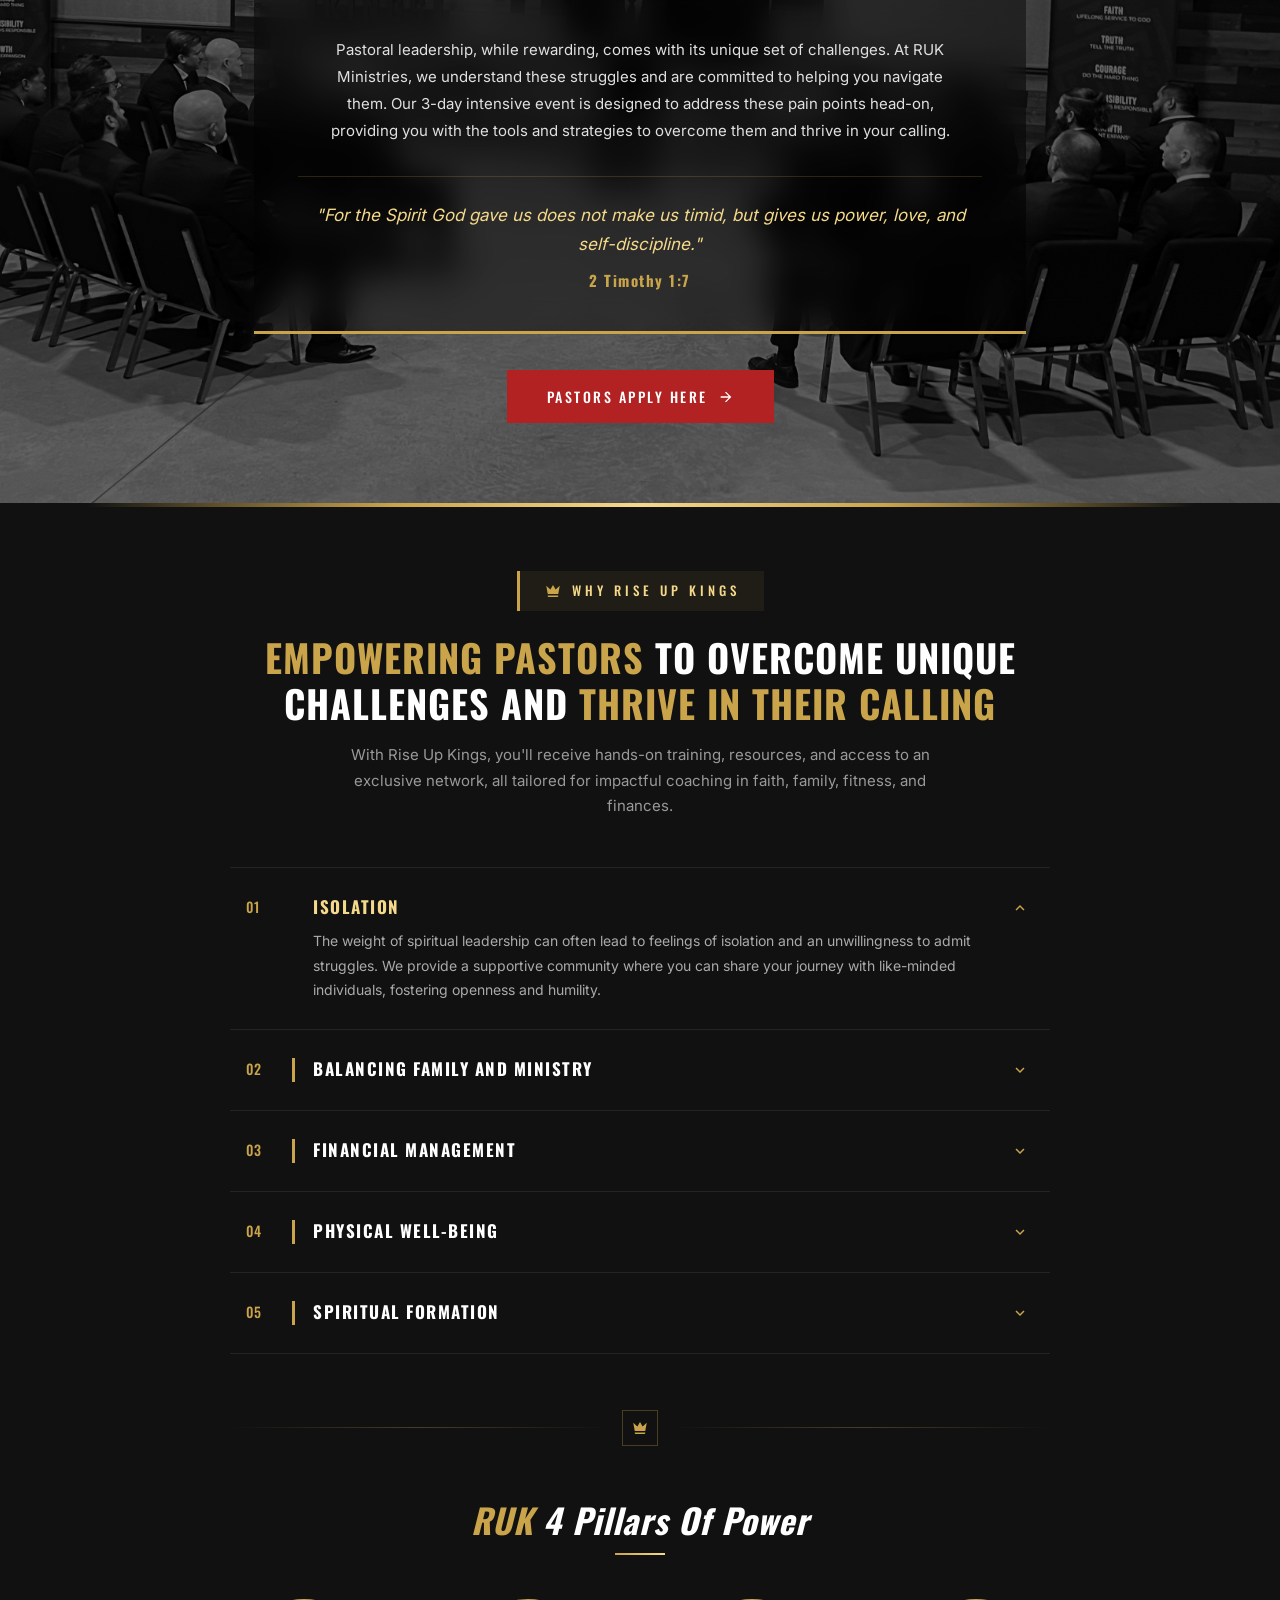
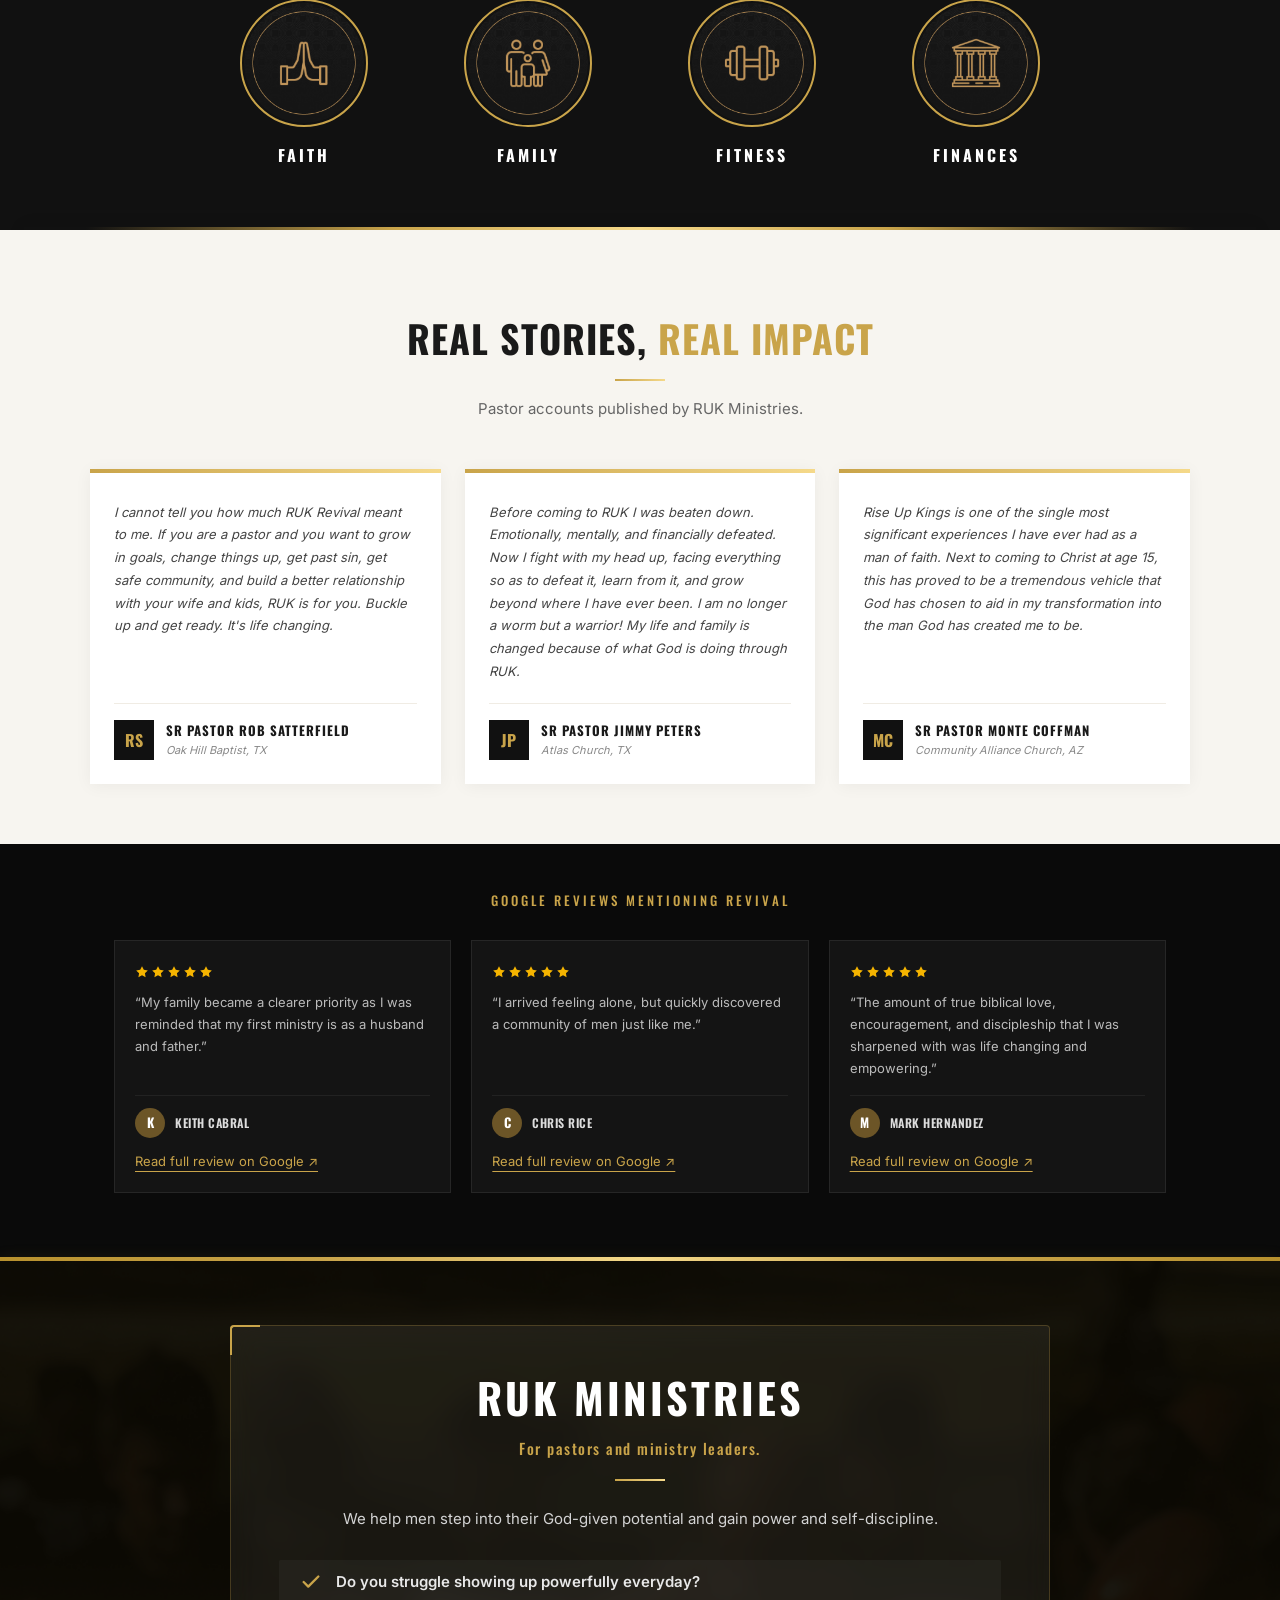
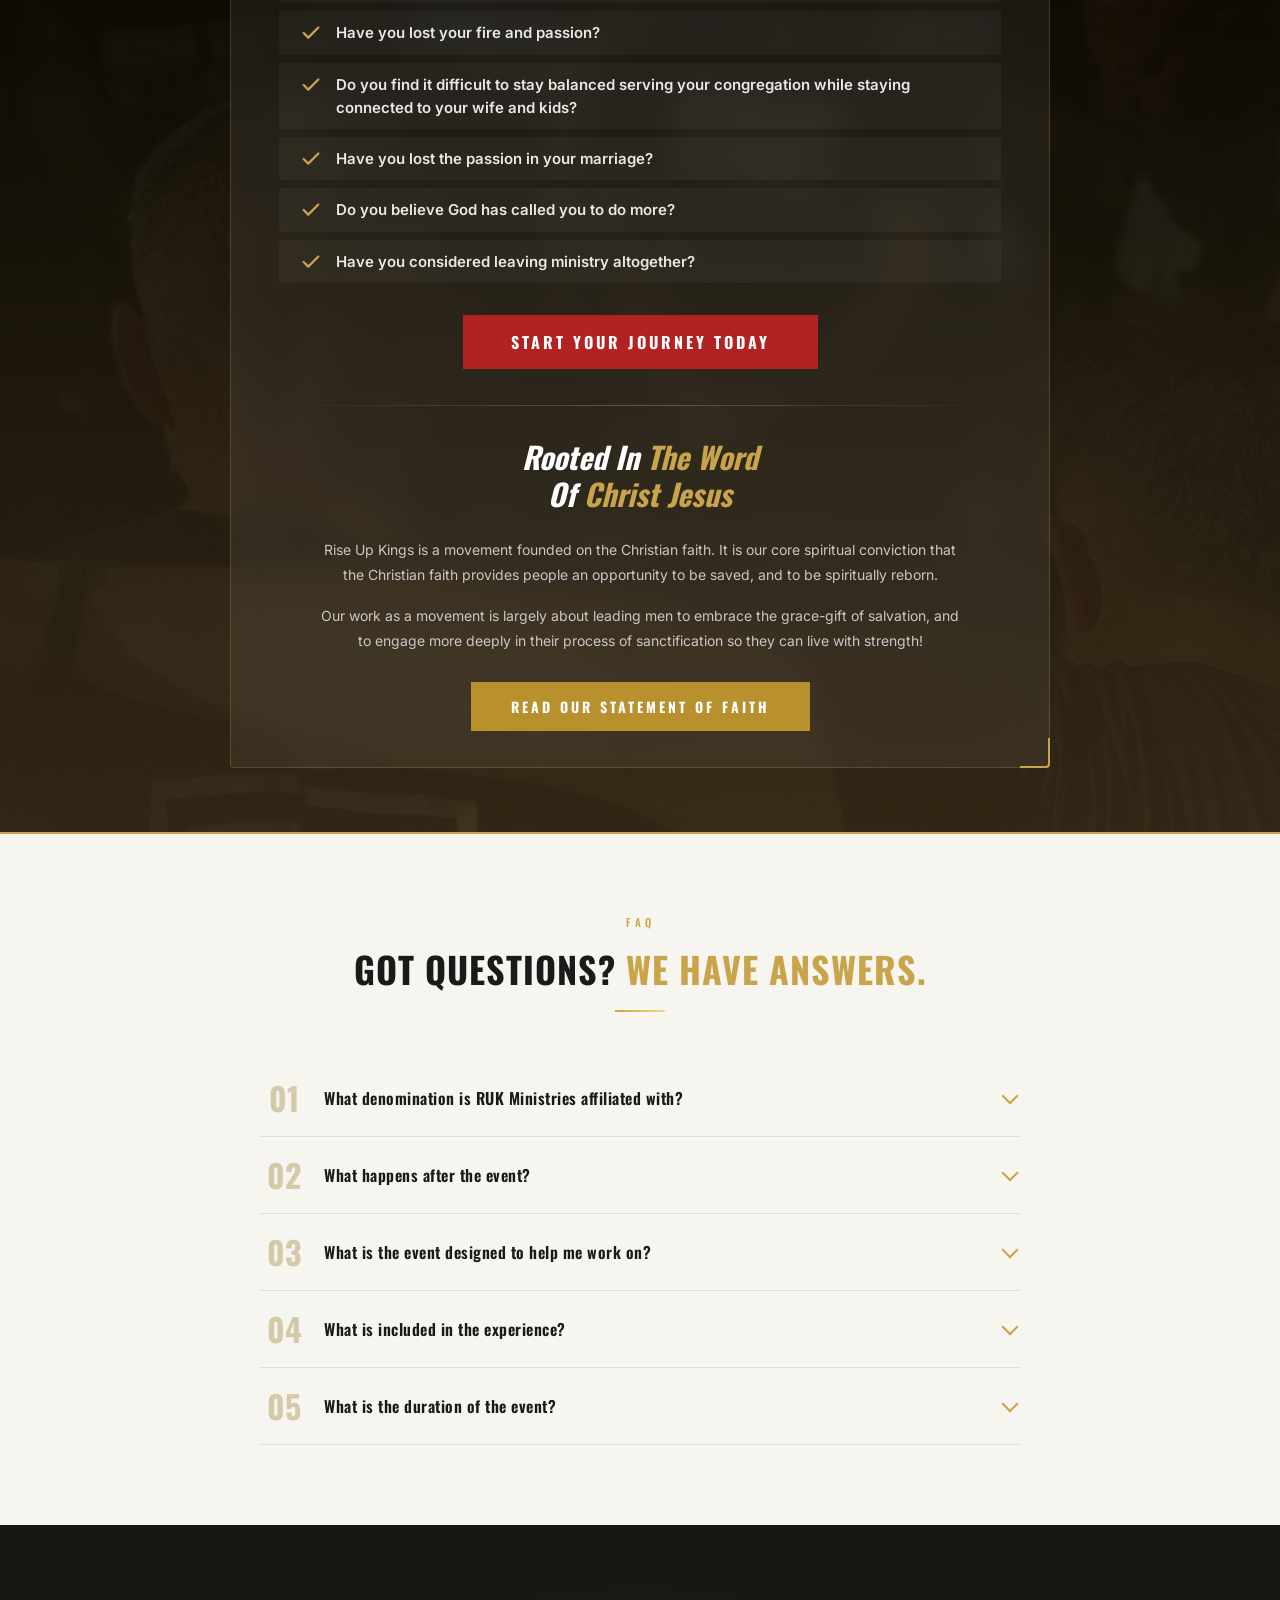
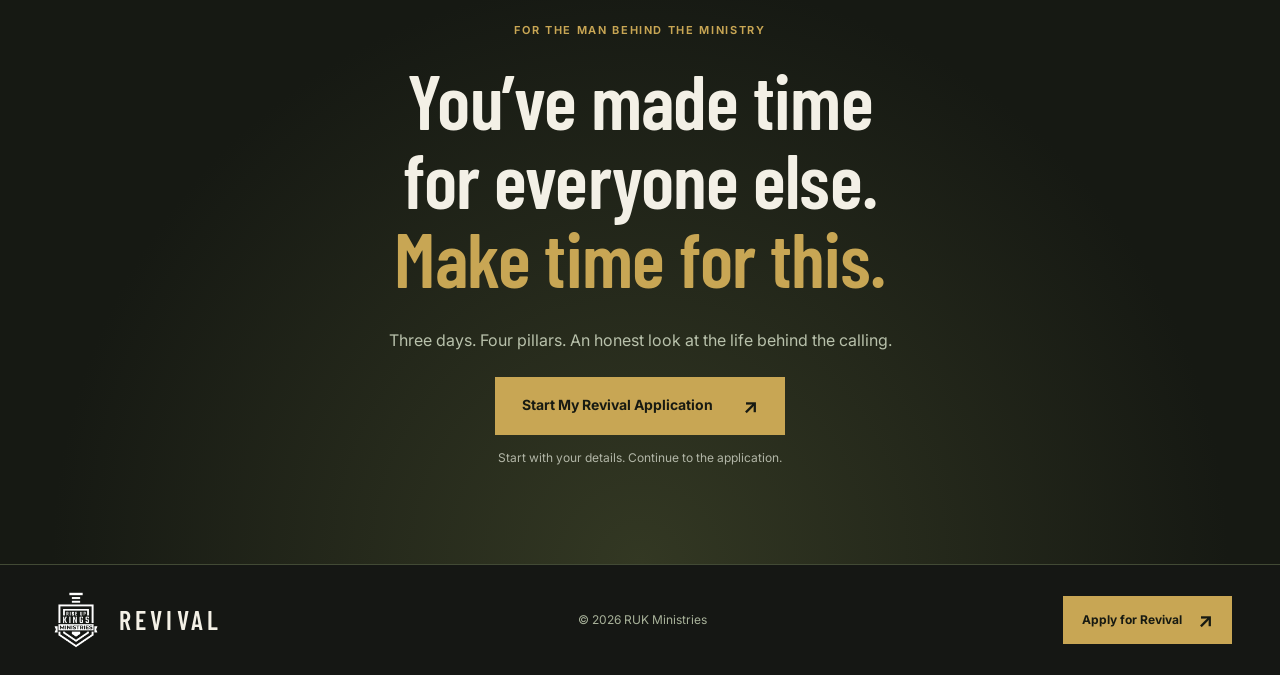
==== commit a8c837fa: "Preserve original Ministries section designs and confirm application destination" ====
--- a/docs/index.html
+++ b/docs/index.html
@@ -1,13 +1,364 @@
-<!doctype html><html lang="en"><head><meta charset="utf-8"><meta name="viewport" content="width=device-width,initial-scale=1"><title>Revival | The Man Behind the Ministry | RUK Ministries</title><meta name="description" content="A three-day, Christ-centered intensive for male pastors and ministry leaders. Faith, Family, Fitness, and Finances."><meta name="robots" content="noindex,nofollow"><link rel="icon" href="images/ruk-logo.webp"><link rel="stylesheet" href="landing.css"><script src="funnel-config.js" defer></script><script src="funnel-core.js" defer></script><script src="funnel.js" defer></script></head><body>
+<!doctype html><html lang="en"><head><meta charset="utf-8"><meta name="viewport" content="width=device-width,initial-scale=1"><title>Revival | The Man Behind the Ministry | RUK Ministries</title><meta name="description" content="A three-day, Christ-centered intensive for male pastors and ministry leaders. Faith, Family, Fitness, and Finances."><meta name="robots" content="noindex,nofollow"><link rel="icon" href="images/ruk-logo.webp"><link rel="stylesheet" href="landing.css"><link rel="stylesheet" href="ministries.css"><link rel="stylesheet" href="ministries-integration.css"><script src="ministries.js" defer></script><script src="funnel-config.js" defer></script><script src="funnel-core.js" defer></script><script src="funnel.js" defer></script></head><body>
 <a class="skip" href="#main">Skip to content</a><header class="site-header"><a class="brand" href="#main"><img src="images/ruk-logo.webp" alt="RUK Ministries" width="64" height="64"><span>REVIVAL</span></a><nav aria-label="Main navigation"><a href="#approach">Our approach</a><a href="#stories">Pastor stories</a><a href="#questions">Questions</a></nav><button type="button" data-apply class="cta small">Apply for Revival<span aria-hidden="true">↗</span></button></header>
 <main id="main"><section class="hero"><div class="hero-background"></div><div class="wrap hero-grid"><div class="hero-heading"><p class="eyebrow">THREE DAYS FOR MALE PASTORS &amp; MINISTRY LEADERS</p><h1>The church gets<br>your best.<br><em>What’s left for you?</em></h1><p class="hero-copy">Everyone knows where to find you when something goes wrong. Your own struggles can stay out of the conversation. Revival gives the man behind the pulpit three days to confront what ministry has pushed aside.</p></div><div class="hero-video"><p class="video-label"><span aria-hidden="true">▶</span> THE RISE UP KINGS REVIVAL <span>1:25 · SOUND ON</span></p><div class="video-frame"><iframe src="https://fast.wistia.net/embed/iframe/5w5ll9rwvc?videoFoam=true&amp;autoPlay=false" title="The Rise Up Kings Revival introduction" allow="fullscreen; picture-in-picture" allowfullscreen></iframe></div><p class="video-caption">See the experience. Hear the purpose behind Revival.</p></div><div class="hero-action"><button type="button" data-apply class="cta">Start My Revival Application<span aria-hidden="true">↗</span></button><p class="micro">Your details first. Then tell us what brought you here.</p></div><div class="hero-facts"><div><strong>3 DAYS</strong><span>In person. Christ-centered.</span></div><div><strong>FOR PASTORS</strong><span>The man behind the ministry.</span></div><div><strong>4 PILLARS</strong><span>Faith. Family. Fitness. Finances.</span></div></div></div></section>
 <section class="section cream reality"><div class="wrap two-col"><div><p class="eyebrow">THE PASTOR BEHIND THE PULPIT</p><h2>You can’t lead<br>a church while<br><em>running on empty.</em></h2></div><div class="body-copy"><p>The sermon still needs preparing. The phone keeps ringing. Someone always needs your attention.</p><p>But at home, your mind is still in the meeting. Your Bible is open, and you’re already thinking about what somebody else needs to hear. There are things you need to say out loud, but your title makes honesty feel complicated.</p><p class="heavy">The public ministry can keep performing long after the private man starts paying for it.</p><p>Give that man attention before exhaustion, distance at home, or the thought of walking away forces the conversation.</p></div></div></section>
-<section class="section approach" id="approach"><div class="wrap"><div class="two-col"><div><p class="eyebrow">OUR APPROACH</p><h2>Unmasking the struggles of <em>spiritual leadership.</em></h2></div><div class="body-copy"><p>Pastoral leadership, while rewarding, comes with its unique set of challenges. At RUK Ministries, we understand these struggles and are committed to helping you navigate them. Our 3-day intensive event is designed to address these pain points head-on, providing you with the tools and strategies to overcome them and thrive in your calling.</p><blockquote class="scripture">“For the Spirit God gave us does not make us timid, but gives us power, love, and self-discipline.”<cite>2 Timothy 1:7</cite></blockquote><button type="button" data-apply class="cta">Apply for Revival<span aria-hidden="true">↗</span></button></div></div><figure class="training"><img src="images/revival-training-full.png" alt="The full RUK training room, with a coach speaking to the seated group" width="3891" height="1984" loading="lazy"><figcaption>RUK MINISTRIES <span>FAITH · FAMILY · FITNESS · FINANCES</span></figcaption></figure></div></section>
-<section class="section cream why" id="why"><div class="wrap two-col"><div class="section-intro"><p class="eyebrow">WHY RISE UP KINGS</p><h2>Empowering pastors to overcome <em>unique challenges.</em></h2><p class="subheading">And thrive in their calling.</p><p>With Rise Up Kings, you&#x27;ll receive hands-on training, resources, and access to an exclusive network, all tailored for impactful coaching in faith, family, fitness, and finances.</p></div><div class="challenge-list"><article class="challenge"><span class="number">01</span><div><h3>Isolation</h3><p>The weight of spiritual leadership can often lead to feelings of isolation and an unwillingness to admit struggles. We provide a supportive community where you can share your journey with like-minded individuals, fostering openness and humility.</p></div></article><article class="challenge"><span class="number">02</span><div><h3>Balancing Family and Ministry</h3><p>Striking a balance between family responsibilities and pastoral duties can be challenging. We offer practical strategies to ensure both aspects are healthy.</p></div></article><article class="challenge"><span class="number">03</span><div><h3>Financial Management</h3><p>Ministers&#x27; finances are more complicated than the average person and financial management can be a daunting task. Our event includes deep dives into finance topics, equipping you with the knowledge to be a great steward.</p></div></article><article class="challenge"><span class="number">04</span><div><h3>Physical Well-being</h3><p>Amidst the demands of pastoral duties, physical health often takes a back seat. We emphasize the importance of fitness and provide guidance on maintaining physical health.</p></div></article><article class="challenge"><span class="number">05</span><div><h3>Spiritual Formation</h3><p>Even as spiritual leaders, maintaining a consistent and intimate relationship with God can be challenging. We provide tools to strengthen your spiritual formation and deepen your relationship with God.</p></div></article></div></div></section>
-<section class="section pillars"><div class="wrap"><p class="eyebrow">FAITH. FAMILY. FITNESS. FINANCES.</p><h2>RUK 4 Pillars <em>of Power.</em></h2><div class="pillar-grid"><div class="pillar"><img src="images/pillar-faith.png" alt="" width="128" height="128" loading="lazy"><h3>Faith</h3></div><div class="pillar"><img src="images/pillar-family.png" alt="" width="128" height="128" loading="lazy"><h3>Family</h3></div><div class="pillar"><img src="images/pillar-fitness.png" alt="" width="128" height="128" loading="lazy"><h3>Fitness</h3></div><div class="pillar"><img src="images/pillar-finances.png" alt="" width="128" height="128" loading="lazy"><h3>Finances</h3></div></div></div></section>
-<section class="section cream stories" id="stories"><div class="wrap"><div class="section-heading"><p class="eyebrow">IN THEIR OWN WORDS</p><h2>Real stories. <em>Real impact.</em></h2><p>Google reviews and pastor accounts.</p></div><div class="google-reviews" id="google-reviews"><h3 class="review-group-title">Google reviews mentioning Revival</h3><div class="testimonial-grid"><figure class="testimonial google-review" id="G01"><div class="google-review-meta"><span>Google review</span><span class="review-stars" aria-label="5 out of 5 stars">★★★★★</span></div><blockquote>“My family became a clearer priority as I was reminded that my first ministry is as a husband and father.”</blockquote><figcaption><strong>Keith Cabral</strong><span>Pastor</span><a href="https://maps.app.goo.gl/41teFwh62Cu8rxkq7" target="_blank" rel="noopener">Read full review on Google ↗</a></figcaption></figure><figure class="testimonial google-review" id="G02"><div class="google-review-meta"><span>Google review</span><span class="review-stars" aria-label="5 out of 5 stars">★★★★★</span></div><blockquote>“I arrived feeling alone, but quickly discovered a community of men just like me.”</blockquote><figcaption><strong>Chris Rice</strong><span>Revival attendee</span><a href="https://maps.app.goo.gl/EquGMLo1fD7CbnKe7" target="_blank" rel="noopener">Read full review on Google ↗</a></figcaption></figure><figure class="testimonial google-review" id="G03"><div class="google-review-meta"><span>Google review</span><span class="review-stars" aria-label="5 out of 5 stars">★★★★★</span></div><blockquote>“The amount of true biblical love, encouragement, and discipleship that I was sharpened with was life changing and empowering.”</blockquote><figcaption><strong>Mark Hernandez</strong><span>Pastor</span><a href="https://maps.app.goo.gl/V4QcxFzMV3fCLi2D8" target="_blank" rel="noopener">Read full review on Google ↗</a></figcaption></figure></div></div><h3 class="review-group-title">Pastor accounts from RUK Ministries</h3><div class="testimonial-grid"><figure class="testimonial"><span class="quote-mark" aria-hidden="true">“</span><blockquote>I cannot tell you how much RUK Revival meant to me. If you are a pastor and you want to grow in goals, change things up, get past sin, get safe community, and build a better relationship with your wife and kids, RUK is for you. Buckle up and get ready. It&#x27;s life changing.</blockquote><figcaption><strong>Sr Pastor Rob Satterfield</strong><span>Oak Hill Baptist, TX</span></figcaption></figure><figure class="testimonial"><span class="quote-mark" aria-hidden="true">“</span><blockquote>Before coming to RUK I was beaten down. Emotionally, mentally, and financially defeated. Now I fight with my head up, facing everything so as to defeat it, learn from it, and grow beyond where I have ever been. I am no longer a worm but a warrior! My life and family is changed because of what God is doing through RUK.</blockquote><figcaption><strong>Sr Pastor Jimmy Peters</strong><span>Atlas Church, TX</span></figcaption></figure><figure class="testimonial"><span class="quote-mark" aria-hidden="true">“</span><blockquote>Rise Up Kings is one of the single most significant experiences I have ever had as a man of faith. Next to coming to Christ at age 15, this has proved to be a tremendous vehicle that God has chosen to aid in my transformation into the man God has created me to be.</blockquote><figcaption><strong>Sr Pastor Monte Coffman</strong><span>Community Alliance Church, AZ</span></figcaption></figure></div><div class="center-cta"><button type="button" data-apply class="cta">Apply for Revival<span aria-hidden="true">↗</span></button></div></div></section>
-<section class="section ministry"><div class="wrap two-col"><div><p class="eyebrow">RUK MINISTRIES</p><h2>For the life behind <em>the calling.</em></h2><p>We help men step into their God-given potential and gain power and self-discipline.</p><ul class="question-list"><li>Do you struggle showing up powerfully every day?</li><li>Have you lost your fire and passion?</li><li>Do you find it difficult to stay balanced serving your congregation while staying connected to your wife and kids?</li><li>Have you lost the passion in your marriage?</li><li>Do you believe God has called you to do more?</li><li>Have you considered leaving ministry altogether?</li></ul><button type="button" data-apply class="cta">Start Your Revival Application<span aria-hidden="true">↗</span></button></div><div class="rooted"><p class="eyebrow">OUR FOUNDATION</p><h2>Rooted in the Word<br>of <em>Christ Jesus.</em></h2><p>Rise Up Kings is a movement founded on the Christian faith. It is our core spiritual conviction that the Christian faith provides people an opportunity to be saved, and to be spiritually reborn.</p><p>Our work as a movement is largely about leading men to embrace the grace-gift of salvation, and to engage more deeply in their process of sanctification so they can live with strength!</p><a href="https://rukministries.com/faith-statement" target="_blank" rel="noopener">Read our statement of faith ↗</a></div></div></section>
-<section class="section cream faq" id="questions"><div class="wrap two-col"><div><p class="eyebrow">FAQ</p><h2>Got questions?<br><em>We have answers.</em></h2></div><div><details><summary>What denomination is RUK Ministries affiliated with?<span aria-hidden="true">+</span></summary><p>RUK Ministries is a non-denominational Christian organization. We welcome pastors and spiritual leaders from all biblical-based faiths. Our teachings and programs are based on biblical principles with Jesus Christ at the core.</p></details><details><summary>What happens after the event?<span aria-hidden="true">+</span></summary><p>After the event, you will have the opportunity to join the RUK Ministries community, a brotherhood of Christian leaders committed to supporting each other in their journey of faith and leadership. We offer ongoing training, seminars, and webinars to support your continued growth.</p></details><details><summary>What is the event designed to help me work on?<span aria-hidden="true">+</span></summary><p>The event focuses on pastoral duties, personal life, and spiritual growth, with strategies around leadership, finance, and personal development. It aims to reignite your passion for your calling and equip you with tools to live a balanced and fulfilling life.</p></details><details><summary>What is included in the experience?<span aria-hidden="true">+</span></summary><p>Lunch and dinner for all three days, along with additional gear provided at the event. Accommodation is separate. The team can talk through the practical details with you during the application process.</p></details><details><summary>How long is Revival?<span aria-hidden="true">+</span></summary><p>Revival is a three-day, in-person intensive for male pastors and ministry leaders.</p></details><details><summary>What happens when I click Apply?<span aria-hidden="true">+</span></summary><p>Start with your name, email, and phone number. Then continue to the application to tell the RUK Ministries team about your ministry and what you want to work on.</p></details></div></div></section>
+<section class="rukm-approach-b3" id="approach">
+<div class="rukm-approach-b3__bg"></div>
+<div class="rukm-approach-b3__container">
+<div class="rukm-approach-b3__label">
+<svg class="rukm-approach-b3__label-icon" viewBox="0 0 24 24"><path d="M12 2C6.48 2 2 6.48 2 12s4.48 10 10 10 10-4.48 10-10S17.52 2 12 2zm-2 15l-5-5 1.41-1.41L10 14.17l7.59-7.59L19 8l-9 9z"></path></svg>
+      Our Approach
+    </div>
+<h2 class="rukm-approach-b3__title">
+      Unmasking the <span class="rukm-approach-b3__gold">Struggles</span> of <span class="rukm-approach-b3__gold">Spiritual</span> Leadership
+    </h2>
+<div class="rukm-approach-b3__glass">
+<p class="rukm-approach-b3__desc">
+        Pastoral leadership, while rewarding, comes with its unique set of challenges. At RUK Ministries, we understand these struggles and are committed to helping you navigate them. Our 3-day intensive event is designed to address these pain points head-on, providing you with the tools and strategies to overcome them and thrive in your calling.
+      </p>
+<div class="rukm-approach-b3__quote-wrap">
+<p class="rukm-approach-b3__quote">
+          "For the Spirit God gave us does not make us timid, but gives us power, love, and self-discipline."
+        </p>
+<p class="rukm-approach-b3__verse">2 Timothy 1:7</p>
+</div>
+</div>
+<button class="rukm-approach-b3__cta" data-apply="" type="button">
+      Pastors Apply Here
+      <svg viewBox="0 0 24 24"><path d="M12 4l-1.41 1.41L16.17 11H4v2h12.17l-5.58 5.59L12 20l8-8z"></path></svg>
+</button>
+</div>
+</section>
+<section class="rukm-empower-b" id="why">
+<!-- Gold transition strip from Approach section -->
+<div class="rukm-empower-b__transition"></div>
+<div class="rukm-empower-b__container">
+<!-- Header -->
+<div class="rukm-empower-b__header">
+<div class="rukm-empower-b__label">
+<svg viewBox="0 0 24 24"><path d="M5 16L3 5l5.5 5L12 4l3.5 6L21 5l-2 11H5zm14 3c0 .55-.45 1-1 1H6c-.55 0-1-.45-1-1v-1h14v1z"></path></svg>
+        Why Rise Up Kings
+      </div>
+<h2 class="rukm-empower-b__title">
+<span class="rukm-empower-b__gold">Empowering Pastors</span> to Overcome Unique Challenges and <span class="rukm-empower-b__gold">Thrive in Their Calling</span>
+</h2>
+<p class="rukm-empower-b__subtitle">
+        With Rise Up Kings, you'll receive hands-on training, resources, and access to an exclusive network, all tailored for impactful coaching in faith, family, fitness, and finances.
+      </p>
+</div>
+<!-- Accordion List -->
+<div class="rukm-empower-b__list">
+<div class="rukm-empower-b__row active">
+<span class="rukm-empower-b__row-num">01</span>
+<div class="rukm-empower-b__row-accent"></div>
+<div class="rukm-empower-b__row-content">
+<h3 class="rukm-empower-b__row-title">Isolation</h3>
+<p class="rukm-empower-b__row-desc">The weight of spiritual leadership can often lead to feelings of isolation and an unwillingness to admit struggles. We provide a supportive community where you can share your journey with like-minded individuals, fostering openness and humility.</p>
+</div>
+<div class="rukm-empower-b__row-toggle">
+<svg viewBox="0 0 24 24"><path d="M7.41 8.59L12 13.17l4.59-4.58L18 10l-6 6-6-6z"></path></svg>
+</div>
+</div>
+<div class="rukm-empower-b__row">
+<span class="rukm-empower-b__row-num">02</span>
+<div class="rukm-empower-b__row-accent"></div>
+<div class="rukm-empower-b__row-content">
+<h3 class="rukm-empower-b__row-title">Balancing Family and Ministry</h3>
+<p class="rukm-empower-b__row-desc">Striking a balance between family responsibilities and pastoral duties can be challenging. We offer practical strategies to ensure both aspects are healthy.</p>
+</div>
+<div class="rukm-empower-b__row-toggle">
+<svg viewBox="0 0 24 24"><path d="M7.41 8.59L12 13.17l4.59-4.58L18 10l-6 6-6-6z"></path></svg>
+</div>
+</div>
+<div class="rukm-empower-b__row">
+<span class="rukm-empower-b__row-num">03</span>
+<div class="rukm-empower-b__row-accent"></div>
+<div class="rukm-empower-b__row-content">
+<h3 class="rukm-empower-b__row-title">Financial Management</h3>
+<p class="rukm-empower-b__row-desc">Ministers' finances are more complicated than the average person and financial management can be a daunting task. Our event includes deep dives into finance topics, equipping you with the knowledge to be a great steward.</p>
+</div>
+<div class="rukm-empower-b__row-toggle">
+<svg viewBox="0 0 24 24"><path d="M7.41 8.59L12 13.17l4.59-4.58L18 10l-6 6-6-6z"></path></svg>
+</div>
+</div>
+<div class="rukm-empower-b__row">
+<span class="rukm-empower-b__row-num">04</span>
+<div class="rukm-empower-b__row-accent"></div>
+<div class="rukm-empower-b__row-content">
+<h3 class="rukm-empower-b__row-title">Physical Well-being</h3>
+<p class="rukm-empower-b__row-desc">Amidst the demands of pastoral duties, physical health often takes a back seat. We emphasize the importance of fitness and provide guidance on maintaining physical health.</p>
+</div>
+<div class="rukm-empower-b__row-toggle">
+<svg viewBox="0 0 24 24"><path d="M7.41 8.59L12 13.17l4.59-4.58L18 10l-6 6-6-6z"></path></svg>
+</div>
+</div>
+<div class="rukm-empower-b__row">
+<span class="rukm-empower-b__row-num">05</span>
+<div class="rukm-empower-b__row-accent"></div>
+<div class="rukm-empower-b__row-content">
+<h3 class="rukm-empower-b__row-title">Spiritual Formation</h3>
+<p class="rukm-empower-b__row-desc">Even as spiritual leaders, maintaining a consistent and intimate relationship with God can be challenging. We provide tools to strengthen your spiritual formation and deepen your relationship with God.</p>
+</div>
+<div class="rukm-empower-b__row-toggle">
+<svg viewBox="0 0 24 24"><path d="M7.41 8.59L12 13.17l4.59-4.58L18 10l-6 6-6-6z"></path></svg>
+</div>
+</div>
+</div>
+<!-- Separator -->
+<div class="rukm-empower-b__sep">
+<div class="rukm-empower-b__sep-line"></div>
+<div class="rukm-empower-b__sep-icon">
+<svg viewBox="0 0 24 24"><path d="M5 16L3 5l5.5 5L12 4l3.5 6L21 5l-2 11H5zm14 3c0 .55-.45 1-1 1H6c-.55 0-1-.45-1-1v-1h14v1z"></path></svg>
+</div>
+<div class="rukm-empower-b__sep-line"></div>
+</div>
+</div>
+<!-- 4 Pillars of Power -->
+<div class="rukm-empower-b__pillars-container">
+<h2 class="rukm-empower-b__pillars-title">
+<span class="rukm-empower-b__gold">RUK</span> 4 Pillars Of Power
+    </h2>
+<div class="rukm-empower-b__pillars-bar"></div>
+<div class="rukm-empower-b__pillars-grid">
+<div class="rukm-empower-b__pillar">
+<div class="rukm-empower-b__pillar-circle">
+<img alt="Faith" loading="lazy" src="images/pillar-faith.png"/>
+</div>
+<span class="rukm-empower-b__pillar-label">Faith</span>
+</div>
+<div class="rukm-empower-b__pillar">
+<div class="rukm-empower-b__pillar-circle">
+<img alt="Family" loading="lazy" src="images/pillar-family.png"/>
+</div>
+<span class="rukm-empower-b__pillar-label">Family</span>
+</div>
+<div class="rukm-empower-b__pillar">
+<div class="rukm-empower-b__pillar-circle">
+<img alt="Fitness" loading="lazy" src="images/pillar-fitness.png"/>
+</div>
+<span class="rukm-empower-b__pillar-label">Fitness</span>
+</div>
+<div class="rukm-empower-b__pillar">
+<div class="rukm-empower-b__pillar-circle">
+<img alt="Finances" loading="lazy" src="images/pillar-finances.png"/>
+</div>
+<span class="rukm-empower-b__pillar-label">Finances</span>
+</div>
+</div>
+</div>
+<!-- Bottom gold line + shadow into testimonials -->
+<div class="rukm-empower-b__bottom-divider"></div>
+</section>
+<section class="rukm-test-c" id="stories">
+<!-- ── Top: Cream zone with pastor quotes ── -->
+<div class="rukm-test-c__top">
+<div class="rukm-test-c__container">
+<div class="rukm-test-c__heading">
+<h2 class="rukm-test-c__title">Real Stories, <span class="rukm-test-c__gold">Real Impact</span></h2>
+<div class="rukm-test-c__bar"></div>
+<p class="rukm-test-c__subtitle">Pastor accounts published by RUK Ministries.</p>
+</div>
+<div class="rukm-test-c__pastors">
+<div class="rukm-test-c__pastor-card">
+<div class="rukm-test-c__pastor-accent"></div>
+<div class="rukm-test-c__pastor-body">
+
+<p class="rukm-test-c__pastor-text">I cannot tell you how much RUK Revival meant to me. If you are a pastor and you want to grow in goals, change things up, get past sin, get safe community, and build a better relationship with your wife and kids, RUK is for you. Buckle up and get ready. It's life changing.</p>
+<div class="rukm-test-c__pastor-footer">
+<div class="rukm-test-c__pastor-avatar"><span>RS</span></div>
+<div class="rukm-test-c__pastor-info">
+<p class="rukm-test-c__pastor-name">Sr Pastor Rob Satterfield</p>
+<p class="rukm-test-c__pastor-church">Oak Hill Baptist, TX</p>
+</div>
+</div>
+</div>
+</div>
+<div class="rukm-test-c__pastor-card">
+<div class="rukm-test-c__pastor-accent"></div>
+<div class="rukm-test-c__pastor-body">
+
+<p class="rukm-test-c__pastor-text">Before coming to RUK I was beaten down. Emotionally, mentally, and financially defeated. Now I fight with my head up, facing everything so as to defeat it, learn from it, and grow beyond where I have ever been. I am no longer a worm but a warrior! My life and family is changed because of what God is doing through RUK.</p>
+<div class="rukm-test-c__pastor-footer">
+<div class="rukm-test-c__pastor-avatar"><span>JP</span></div>
+<div class="rukm-test-c__pastor-info">
+<p class="rukm-test-c__pastor-name">Sr Pastor Jimmy Peters</p>
+<p class="rukm-test-c__pastor-church">Atlas Church, TX</p>
+</div>
+</div>
+</div>
+</div>
+<div class="rukm-test-c__pastor-card">
+<div class="rukm-test-c__pastor-accent"></div>
+<div class="rukm-test-c__pastor-body">
+
+<p class="rukm-test-c__pastor-text">Rise Up Kings is one of the single most significant experiences I have ever had as a man of faith. Next to coming to Christ at age 15, this has proved to be a tremendous vehicle that God has chosen to aid in my transformation into the man God has created me to be.</p>
+<div class="rukm-test-c__pastor-footer">
+<div class="rukm-test-c__pastor-avatar"><span>MC</span></div>
+<div class="rukm-test-c__pastor-info">
+<p class="rukm-test-c__pastor-name">Sr Pastor Monte Coffman</p>
+<p class="rukm-test-c__pastor-church">Community Alliance Church, AZ</p>
+</div>
+</div>
+</div>
+</div>
+</div>
+</div>
+</div>
+<!-- ── Google Badge Bridge ── -->
+
+<!-- ── Bottom: Dark zone with ticker ── -->
+<div class="rukm-test-c__bottom" id="google-reviews"><div class="rukm-test-c__ticker-label"><span>Google reviews mentioning Revival</span></div><div class="rukm-test-c__container revival-review-grid"><article class="rukm-test-c__ticker-card" id="G01">
+      <div class="rukm-test-c__review-stars" role="img" aria-label="5 out of 5 stars"><svg viewBox="0 0 24 24" aria-hidden="true"><path d="M12 2l3.09 6.26L22 9.27l-5 4.87 1.18 6.88L12 17.77l-6.18 3.25L7 14.14 2 9.27l6.91-1.01L12 2z"></path></svg><svg viewBox="0 0 24 24" aria-hidden="true"><path d="M12 2l3.09 6.26L22 9.27l-5 4.87 1.18 6.88L12 17.77l-6.18 3.25L7 14.14 2 9.27l6.91-1.01L12 2z"></path></svg><svg viewBox="0 0 24 24" aria-hidden="true"><path d="M12 2l3.09 6.26L22 9.27l-5 4.87 1.18 6.88L12 17.77l-6.18 3.25L7 14.14 2 9.27l6.91-1.01L12 2z"></path></svg><svg viewBox="0 0 24 24" aria-hidden="true"><path d="M12 2l3.09 6.26L22 9.27l-5 4.87 1.18 6.88L12 17.77l-6.18 3.25L7 14.14 2 9.27l6.91-1.01L12 2z"></path></svg><svg viewBox="0 0 24 24" aria-hidden="true"><path d="M12 2l3.09 6.26L22 9.27l-5 4.87 1.18 6.88L12 17.77l-6.18 3.25L7 14.14 2 9.27l6.91-1.01L12 2z"></path></svg></div>
+      <p class="rukm-test-c__review-text">“My family became a clearer priority as I was reminded that my first ministry is as a husband and father.”</p>
+      <div class="rukm-test-c__review-author"><span class="rukm-test-c__review-initial" aria-hidden="true">K</span><p class="rukm-test-c__review-name">Keith Cabral</p></div>
+      <a class="revival-review-link" href="https://maps.app.goo.gl/41teFwh62Cu8rxkq7" target="_blank" rel="noopener">Read full review on Google ↗</a>
+    </article><article class="rukm-test-c__ticker-card" id="G02">
+      <div class="rukm-test-c__review-stars" role="img" aria-label="5 out of 5 stars"><svg viewBox="0 0 24 24" aria-hidden="true"><path d="M12 2l3.09 6.26L22 9.27l-5 4.87 1.18 6.88L12 17.77l-6.18 3.25L7 14.14 2 9.27l6.91-1.01L12 2z"></path></svg><svg viewBox="0 0 24 24" aria-hidden="true"><path d="M12 2l3.09 6.26L22 9.27l-5 4.87 1.18 6.88L12 17.77l-6.18 3.25L7 14.14 2 9.27l6.91-1.01L12 2z"></path></svg><svg viewBox="0 0 24 24" aria-hidden="true"><path d="M12 2l3.09 6.26L22 9.27l-5 4.87 1.18 6.88L12 17.77l-6.18 3.25L7 14.14 2 9.27l6.91-1.01L12 2z"></path></svg><svg viewBox="0 0 24 24" aria-hidden="true"><path d="M12 2l3.09 6.26L22 9.27l-5 4.87 1.18 6.88L12 17.77l-6.18 3.25L7 14.14 2 9.27l6.91-1.01L12 2z"></path></svg><svg viewBox="0 0 24 24" aria-hidden="true"><path d="M12 2l3.09 6.26L22 9.27l-5 4.87 1.18 6.88L12 17.77l-6.18 3.25L7 14.14 2 9.27l6.91-1.01L12 2z"></path></svg></div>
+      <p class="rukm-test-c__review-text">“I arrived feeling alone, but quickly discovered a community of men just like me.”</p>
+      <div class="rukm-test-c__review-author"><span class="rukm-test-c__review-initial" aria-hidden="true">C</span><p class="rukm-test-c__review-name">Chris Rice</p></div>
+      <a class="revival-review-link" href="https://maps.app.goo.gl/EquGMLo1fD7CbnKe7" target="_blank" rel="noopener">Read full review on Google ↗</a>
+    </article><article class="rukm-test-c__ticker-card" id="G03">
+      <div class="rukm-test-c__review-stars" role="img" aria-label="5 out of 5 stars"><svg viewBox="0 0 24 24" aria-hidden="true"><path d="M12 2l3.09 6.26L22 9.27l-5 4.87 1.18 6.88L12 17.77l-6.18 3.25L7 14.14 2 9.27l6.91-1.01L12 2z"></path></svg><svg viewBox="0 0 24 24" aria-hidden="true"><path d="M12 2l3.09 6.26L22 9.27l-5 4.87 1.18 6.88L12 17.77l-6.18 3.25L7 14.14 2 9.27l6.91-1.01L12 2z"></path></svg><svg viewBox="0 0 24 24" aria-hidden="true"><path d="M12 2l3.09 6.26L22 9.27l-5 4.87 1.18 6.88L12 17.77l-6.18 3.25L7 14.14 2 9.27l6.91-1.01L12 2z"></path></svg><svg viewBox="0 0 24 24" aria-hidden="true"><path d="M12 2l3.09 6.26L22 9.27l-5 4.87 1.18 6.88L12 17.77l-6.18 3.25L7 14.14 2 9.27l6.91-1.01L12 2z"></path></svg><svg viewBox="0 0 24 24" aria-hidden="true"><path d="M12 2l3.09 6.26L22 9.27l-5 4.87 1.18 6.88L12 17.77l-6.18 3.25L7 14.14 2 9.27l6.91-1.01L12 2z"></path></svg></div>
+      <p class="rukm-test-c__review-text">“The amount of true biblical love, encouragement, and discipleship that I was sharpened with was life changing and empowering.”</p>
+      <div class="rukm-test-c__review-author"><span class="rukm-test-c__review-initial" aria-hidden="true">M</span><p class="rukm-test-c__review-name">Mark Hernandez</p></div>
+      <a class="revival-review-link" href="https://maps.app.goo.gl/V4QcxFzMV3fCLi2D8" target="_blank" rel="noopener">Read full review on Google ↗</a>
+    </article></div></div>
+<!-- Bottom gold divider -->
+<div class="rukm-test-c__divider"></div>
+</section>
+<section class="rukm-rukinfo" id="ministry">
+<div class="rukm-rukinfo__container">
+<div class="rukm-rukinfo__card">
+<h2 class="rukm-rukinfo__title">RUK Ministries</h2>
+<p class="rukm-rukinfo__subtitle">For pastors and ministry leaders.</p>
+<hr class="rukm-rukinfo__divider"/>
+<p class="rukm-rukinfo__desc">We help men step into their God-given potential and gain power and self-discipline.</p>
+<ul class="rukm-rukinfo__list">
+<li class="rukm-rukinfo__item">
+<span class="rukm-rukinfo__check">
+<svg fill="none" viewBox="0 0 24 24"><path d="M20 6L9 17L4 12" stroke="#c9a44a" stroke-linecap="round" stroke-linejoin="round" stroke-width="2.5"></path></svg>
+</span>
+<span class="rukm-rukinfo__question">Do you struggle showing up powerfully everyday?</span>
+</li>
+<li class="rukm-rukinfo__item">
+<span class="rukm-rukinfo__check">
+<svg fill="none" viewBox="0 0 24 24"><path d="M20 6L9 17L4 12" stroke="#c9a44a" stroke-linecap="round" stroke-linejoin="round" stroke-width="2.5"></path></svg>
+</span>
+<span class="rukm-rukinfo__question">Have you lost your fire and passion?</span>
+</li>
+<li class="rukm-rukinfo__item">
+<span class="rukm-rukinfo__check">
+<svg fill="none" viewBox="0 0 24 24"><path d="M20 6L9 17L4 12" stroke="#c9a44a" stroke-linecap="round" stroke-linejoin="round" stroke-width="2.5"></path></svg>
+</span>
+<span class="rukm-rukinfo__question">Do you find it difficult to stay balanced serving your congregation while staying connected to your wife and kids?</span>
+</li>
+<li class="rukm-rukinfo__item">
+<span class="rukm-rukinfo__check">
+<svg fill="none" viewBox="0 0 24 24"><path d="M20 6L9 17L4 12" stroke="#c9a44a" stroke-linecap="round" stroke-linejoin="round" stroke-width="2.5"></path></svg>
+</span>
+<span class="rukm-rukinfo__question">Have you lost the passion in your marriage?</span>
+</li>
+<li class="rukm-rukinfo__item">
+<span class="rukm-rukinfo__check">
+<svg fill="none" viewBox="0 0 24 24"><path d="M20 6L9 17L4 12" stroke="#c9a44a" stroke-linecap="round" stroke-linejoin="round" stroke-width="2.5"></path></svg>
+</span>
+<span class="rukm-rukinfo__question">Do you believe God has called you to do more?</span>
+</li>
+<li class="rukm-rukinfo__item">
+<span class="rukm-rukinfo__check">
+<svg fill="none" viewBox="0 0 24 24"><path d="M20 6L9 17L4 12" stroke="#c9a44a" stroke-linecap="round" stroke-linejoin="round" stroke-width="2.5"></path></svg>
+</span>
+<span class="rukm-rukinfo__question">Have you considered leaving ministry altogether?</span>
+</li>
+</ul>
+<div class="rukm-rukinfo__cta-wrap">
+<button class="rukm-rukinfo__cta" data-apply="" type="button">Start Your Journey Today</button>
+</div>
+<!-- Rooted In The Word -->
+<hr class="rukm-rukinfo__rooted-divider"/>
+<h3 class="rukm-rukinfo__rooted-title">
+        Rooted In <span class="rukm-rukinfo__rooted-gold">The Word</span><br/>
+        Of <span class="rukm-rukinfo__rooted-gold">Christ Jesus</span>
+</h3>
+<p class="rukm-rukinfo__rooted-text">Rise Up Kings is a movement founded on the Christian faith. It is our core spiritual conviction that the Christian faith provides people an opportunity to be saved, and to be spiritually reborn.</p>
+<p class="rukm-rukinfo__rooted-text">Our work as a movement is largely about leading men to embrace the grace-gift of salvation, and to engage more deeply in their process of sanctification so they can live with strength!</p>
+<div class="rukm-rukinfo__rooted-cta-wrap">
+<a class="rukm-rukinfo__rooted-cta" href="https://rukministries.com/faith-statement">Read Our Statement of Faith</a>
+</div>
+</div>
+</div>
+</section>
+<section class="rukm-faq-c" id="questions">
+<div class="rukm-faq-c__container">
+<div class="rukm-faq-c__heading">
+<p class="rukm-faq-c__label">FAQ</p>
+<h2 class="rukm-faq-c__title">Got Questions? <span class="rukm-faq-c__gold">We Have Answers.</span></h2>
+<div class="rukm-faq-c__bar"></div>
+</div>
+<div class="rukm-faq-c__list">
+<div class="rukm-faq-c__item">
+<button aria-controls="faq-answer-1" aria-expanded="false" class="rukm-faq-c__question" type="button">
+<span class="rukm-faq-c__number">01</span>
+<span class="rukm-faq-c__q-content">
+<span class="rukm-faq-c__question-text">What denomination is RUK Ministries affiliated with?</span>
+<span class="rukm-faq-c__arrow"></span>
+</span>
+</button>
+<div class="rukm-faq-c__answer" hidden="" id="faq-answer-1">
+<p class="rukm-faq-c__answer-text">RUK Ministries is a non-denominational Christian organization. We welcome pastors and spiritual leaders from all biblical-based faiths. Our teachings and programs are based on biblical principles with Jesus Christ at the core.</p>
+</div>
+</div>
+<div class="rukm-faq-c__item">
+<button aria-controls="faq-answer-2" aria-expanded="false" class="rukm-faq-c__question" type="button">
+<span class="rukm-faq-c__number">02</span>
+<span class="rukm-faq-c__q-content">
+<span class="rukm-faq-c__question-text">What happens after the event?</span>
+<span class="rukm-faq-c__arrow"></span>
+</span>
+</button>
+<div class="rukm-faq-c__answer" hidden="" id="faq-answer-2">
+<p class="rukm-faq-c__answer-text">After the event, you will have the opportunity to join the RUK Ministries community, a brotherhood of Christian leaders committed to supporting each other in their journey of faith and leadership. We offer ongoing training, seminars, and webinars to support your continued growth.</p>
+</div>
+</div>
+<div class="rukm-faq-c__item">
+<button aria-controls="faq-answer-3" aria-expanded="false" class="rukm-faq-c__question" type="button">
+<span class="rukm-faq-c__number">03</span>
+<span class="rukm-faq-c__q-content">
+<span class="rukm-faq-c__question-text">What is the event designed to help me work on?</span>
+<span class="rukm-faq-c__arrow"></span>
+</span>
+</button>
+<div class="rukm-faq-c__answer" hidden="" id="faq-answer-3">
+<p class="rukm-faq-c__answer-text">The event focuses on pastoral duties, personal life, and spiritual growth, with strategies around leadership, finance, and personal development. It aims to reignite your passion for your calling and equip you with tools to live a balanced and fulfilling life.</p>
+</div>
+</div>
+<div class="rukm-faq-c__item">
+<button aria-controls="faq-answer-4" aria-expanded="false" class="rukm-faq-c__question" type="button">
+<span class="rukm-faq-c__number">04</span>
+<span class="rukm-faq-c__q-content">
+<span class="rukm-faq-c__question-text">What is included in the experience?</span>
+<span class="rukm-faq-c__arrow"></span>
+</span>
+</button>
+<div class="rukm-faq-c__answer" hidden="" id="faq-answer-4">
+<p class="rukm-faq-c__answer-text">Lunch and dinner for all three days, along with additional gear provided at the event. Accommodation is separate. The team can talk through the practical details with you during the application process.</p>
+</div>
+</div>
+<div class="rukm-faq-c__item">
+<button aria-controls="faq-answer-5" aria-expanded="false" class="rukm-faq-c__question" type="button">
+<span class="rukm-faq-c__number">05</span>
+<span class="rukm-faq-c__q-content">
+<span class="rukm-faq-c__question-text">What is the duration of the event?</span>
+<span class="rukm-faq-c__arrow"></span>
+</span>
+</button>
+<div class="rukm-faq-c__answer" hidden="" id="faq-answer-5">
+<p class="rukm-faq-c__answer-text">Revival is a three-day, in-person intensive for male pastors and ministry leaders.</p>
+</div>
+</div>
+</div>
+</div>
+</section>
 <section class="section final-cta" id="apply"><div class="wrap"><p class="eyebrow">FOR THE MAN BEHIND THE MINISTRY</p><h2>You’ve made time<br>for everyone else.<br><em>Make time for this.</em></h2><p>Three days. Four pillars. An honest look at the life behind the calling.</p><button type="button" data-apply class="cta">Start My Revival Application<span aria-hidden="true">↗</span></button><p class="micro">Start with your details. Continue to the application.</p></div></section></main>
 <footer class="site-footer"><div class="wrap"><a class="brand" href="#main"><img src="images/ruk-logo.webp" alt="RUK Ministries" width="60" height="60"><span>REVIVAL</span></a><p>© 2026 RUK Ministries</p><button type="button" data-apply class="cta small">Apply for Revival<span aria-hidden="true">↗</span></button></div></footer>
-<dialog id="lead-modal" aria-labelledby="lead-title" aria-describedby="lead-subtitle"><button type="button" class="modal-close" aria-label="Close opt-in form">×</button><div class="modal-body"><p class="eyebrow">REVIVAL / YOUR NEXT STEP</p><h2 id="lead-title">Start your<br><em>Revival application.</em></h2><p id="lead-subtitle">Enter your details, then continue to tell us about your ministry.</p><p id="preview-notice" class="preview-notice">Approval preview. Details entered here are not sent or saved.</p><form id="lead-form" novalidate><label for="lead-name">Full name</label><input id="lead-name" type="text" name="name" autocomplete="name" maxlength="120" required><label for="lead-email">Email address</label><input id="lead-email" type="email" name="email" autocomplete="email" maxlength="254" required><label for="lead-phone">Phone number</label><input id="lead-phone" type="tel" name="phone" autocomplete="tel" maxlength="30" required><p class="consent">By continuing, you agree to receive event updates and marketing messages from Rise Up Kings. Unsubscribe at any time.</p><p id="lead-error" class="form-error" role="alert" hidden></p><button type="submit" class="cta">Continue to Application <span aria-hidden="true">→</span></button></form><p class="micro">Step 1 of 2 · Your details</p></div></dialog><noscript><p class="no-script">Please enable JavaScript to open the application form.</p></noscript></body></html>+<dialog id="lead-modal" aria-labelledby="lead-title" aria-describedby="lead-subtitle"><button type="button" class="modal-close" aria-label="Close opt-in form">×</button><div class="modal-body"><p class="eyebrow">REVIVAL / YOUR NEXT STEP</p><h2 id="lead-title">Start your<br><em>Revival application.</em></h2><p id="lead-subtitle">Enter your details, then continue to tell us about your ministry.</p><p id="preview-notice" class="preview-notice">Approval preview. Use sample details; they are not sent or saved. Continue opens the live Revival application.</p><form id="lead-form" novalidate><label for="lead-name">Full name</label><input id="lead-name" type="text" name="name" autocomplete="name" maxlength="120" required><label for="lead-email">Email address</label><input id="lead-email" type="email" name="email" autocomplete="email" maxlength="254" required><label for="lead-phone">Phone number</label><input id="lead-phone" type="tel" name="phone" autocomplete="tel" maxlength="30" required><p class="consent">By continuing, you agree to receive event updates and marketing messages from Rise Up Kings. Unsubscribe at any time.</p><p id="lead-error" class="form-error" role="alert" hidden></p><button type="submit" class="cta">Continue to Application <span aria-hidden="true">→</span></button></form><p class="micro">Step 1 of 2 · Your details</p></div></dialog><noscript><p class="no-script">Please enable JavaScript to open the application form.</p></noscript></body></html>
--- a/docs/ministries.css
+++ b/docs/ministries.css
@@ -0,0 +1,1367 @@
+/* Original rukministries.com section styles, retrieved 10 September 2026. Only asset URLs localized. */
+
+  .rukm-approach-b3 * { margin: 0; padding: 0; box-sizing: border-box; }
+
+  .rukm-approach-b3 {
+    width: 100%;
+    position: relative;
+    font-family: 'Inter', sans-serif;
+    overflow: hidden;
+  }
+
+  .rukm-approach-b3__bg {
+    position: absolute;
+    inset: 0;
+    background: url('images/revival-training-full.png') center center / cover no-repeat;
+  }
+
+  .rukm-approach-b3__bg::after {
+    content: '';
+    position: absolute;
+    inset: 0;
+    background: rgba(0, 0, 0, 0.6);
+  }
+
+  .rukm-approach-b3__container {
+    position: relative;
+    z-index: 2;
+    max-width: 820px;
+    margin: 0 auto;
+    padding: 80px 24px;
+    text-align: center;
+  }
+
+  /* ── Label ── */
+  .rukm-approach-b3__label {
+    display: inline-flex;
+    align-items: center;
+    gap: 10px;
+    font-family: 'Oswald', sans-serif;
+    font-size: 13px;
+    font-weight: 500;
+    letter-spacing: 4px;
+    text-transform: uppercase;
+    color: #f5d98a;
+    background: rgba(0, 0, 0, 0.6);
+    border-left: 3px solid #c9a44a;
+    padding: 10px 24px;
+    margin-bottom: 28px;
+    box-shadow: 0 0 20px rgba(201, 164, 74, 0.15);
+  }
+
+  .rukm-approach-b3__label-icon {
+    width: 18px;
+    height: 18px;
+    fill: #c9a44a;
+  }
+
+  /* ── Title (outside card) ── */
+  .rukm-approach-b3__title {
+    font-family: 'Oswald', sans-serif;
+    font-size: 40px;
+    font-weight: 700;
+    line-height: 1.2;
+    color: #ffffff;
+    margin-bottom: 28px;
+    text-transform: uppercase;
+    letter-spacing: 1.5px;
+  }
+
+  .rukm-approach-b3__gold { color: #c9a44a; }
+
+  /* ── Glass Card (desc + scripture) ── */
+  .rukm-approach-b3__glass {
+    background: rgba(0, 0, 0, 0.45);
+    backdrop-filter: blur(16px);
+    -webkit-backdrop-filter: blur(16px);
+    border-top: 3px solid #c9a44a;
+    border-bottom: 3px solid #c9a44a;
+    padding: 40px 44px;
+    margin-bottom: 36px;
+  }
+
+  /* ── Description ── */
+  .rukm-approach-b3__desc {
+    font-size: 15px;
+    line-height: 1.8;
+    color: #e0e0e0;
+    margin-bottom: 32px;
+    max-width: 620px;
+    margin-left: auto;
+    margin-right: auto;
+  }
+
+  /* ── Scripture ── */
+  .rukm-approach-b3__quote-wrap {
+    border-top: 1px solid rgba(201, 164, 74, 0.2);
+    padding-top: 24px;
+  }
+
+  .rukm-approach-b3__quote {
+    font-size: 17px;
+    font-style: italic;
+    line-height: 1.7;
+    color: #f5d98a;
+    margin-bottom: 10px;
+  }
+
+  .rukm-approach-b3__verse {
+    font-family: 'Oswald', sans-serif;
+    font-size: 15px;
+    font-weight: 700;
+    color: #c9a44a;
+    letter-spacing: 1.5px;
+  }
+
+  /* ── CTA (outside card) ── */
+  .rukm-approach-b3__cta {
+    display: inline-flex;
+    align-items: center;
+    gap: 10px;
+    font-family: 'Oswald', sans-serif;
+    font-size: 14px;
+    font-weight: 500;
+    text-transform: uppercase;
+    letter-spacing: 2.5px;
+    color: #ffffff;
+    background: #b22222;
+    padding: 16px 40px;
+    text-decoration: none;
+    transition: background 0.3s ease, transform 0.3s ease, box-shadow 0.3s ease;
+  }
+
+  .rukm-approach-b3__cta svg {
+    width: 16px;
+    height: 16px;
+    fill: #ffffff;
+    transition: transform 0.3s ease;
+  }
+
+  .rukm-approach-b3__cta:hover {
+    background: #d42b2b;
+    transform: translateY(-2px);
+    box-shadow: 0 6px 20px rgba(178, 34, 34, 0.35);
+  }
+
+  .rukm-approach-b3__cta:hover svg { transform: translateX(3px); }
+
+  /* ── Mobile ── */
+  @media (max-width: 768px) {
+    .rukm-approach-b3__container { padding: 44px 16px; }
+
+    .rukm-approach-b3__label {
+      font-size: 11px;
+      letter-spacing: 3px;
+      padding: 8px 18px;
+      margin-bottom: 20px;
+    }
+
+    .rukm-approach-b3__label-icon { width: 15px; height: 15px; }
+
+    .rukm-approach-b3__title { font-size: 28px; margin-bottom: 20px; }
+    .rukm-approach-b3__glass { padding: 28px 20px; margin-bottom: 28px; }
+    .rukm-approach-b3__desc { font-size: 14px; line-height: 1.7; margin-bottom: 24px; }
+
+    .rukm-approach-b3__quote-wrap { padding-top: 18px; }
+    .rukm-approach-b3__quote { font-size: 15px; }
+    .rukm-approach-b3__verse { font-size: 13px; }
+
+    .rukm-approach-b3__cta { font-size: 12px; padding: 12px 28px; }
+  }
+
+
+  .rukm-empower-b * { margin: 0; padding: 0; box-sizing: border-box; }
+
+  .rukm-empower-b {
+    width: 100%;
+    background: #111111;
+    font-family: 'Inter', sans-serif;
+    padding: 0 24px 0;
+    position: relative;
+  }
+
+  /* ── Gold transition strip from approach section ── */
+  .rukm-empower-b__transition {
+    width: 100%;
+    height: 4px;
+    background: linear-gradient(90deg, transparent 5%, #c9a44a 30%, #f5d98a 50%, #c9a44a 70%, transparent 95%);
+    margin-bottom: 64px;
+  }
+
+  /* ── Option B: Gold line + shadow divider ── */
+  .rukm-empower-b__bottom-divider {
+    width: 100%;
+    height: 3px;
+    position: relative;
+    background: linear-gradient(90deg, transparent 5%, #c9a44a 30%, #f5d98a 50%, #c9a44a 70%, transparent 95%);
+    box-shadow: 0 6px 20px rgba(0, 0, 0, 0.3);
+  }
+
+  .rukm-empower-b__container {
+    max-width: 820px;
+    margin: 0 auto;
+  }
+
+  /* ── Header ── */
+  .rukm-empower-b__header {
+    text-align: center;
+    margin-bottom: 48px;
+  }
+
+  .rukm-empower-b__label {
+    display: inline-flex;
+    align-items: center;
+    gap: 10px;
+    font-family: 'Oswald', sans-serif;
+    font-size: 13px;
+    font-weight: 500;
+    letter-spacing: 4px;
+    text-transform: uppercase;
+    color: #f5d98a;
+    background: rgba(201, 164, 74, 0.08);
+    border-left: 3px solid #c9a44a;
+    padding: 10px 24px;
+    margin-bottom: 24px;
+  }
+
+  .rukm-empower-b__label svg {
+    width: 18px;
+    height: 18px;
+    fill: #c9a44a;
+  }
+
+  .rukm-empower-b__title {
+    font-family: 'Oswald', sans-serif;
+    font-size: 38px;
+    font-weight: 700;
+    line-height: 1.2;
+    color: #ffffff;
+    text-transform: uppercase;
+    letter-spacing: 1px;
+    margin-bottom: 16px;
+  }
+
+  .rukm-empower-b__gold { color: #c9a44a; }
+
+  .rukm-empower-b__subtitle {
+    font-size: 15px;
+    line-height: 1.7;
+    color: #999999;
+    max-width: 600px;
+    margin: 0 auto;
+  }
+
+  /* ── Accordion Rows ── */
+  .rukm-empower-b__list {
+    display: flex;
+    flex-direction: column;
+  }
+
+  .rukm-empower-b__row {
+    border-bottom: 1px solid rgba(255, 255, 255, 0.08);
+    padding: 26px 16px;
+    display: flex;
+    align-items: flex-start;
+    gap: 18px;
+    cursor: pointer;
+    transition: background 0.3s ease;
+  }
+
+  .rukm-empower-b__row:first-child {
+    border-top: 1px solid rgba(255, 255, 255, 0.08);
+  }
+
+  .rukm-empower-b__row:hover {
+    background: rgba(201, 164, 74, 0.04);
+  }
+
+  .rukm-empower-b__row-num {
+    font-family: 'Oswald', sans-serif;
+    font-size: 14px;
+    font-weight: 500;
+    color: #c9a44a;
+    letter-spacing: 1px;
+    flex-shrink: 0;
+    width: 28px;
+    padding-top: 2px;
+  }
+
+  .rukm-empower-b__row-accent {
+    width: 3px;
+    height: 24px;
+    background: #c9a44a;
+    flex-shrink: 0;
+    margin-top: 2px;
+    transition: height 0.3s ease;
+  }
+
+  .rukm-empower-b__row.active .rukm-empower-b__row-accent {
+    height: 100%;
+  }
+
+  .rukm-empower-b__row-content { flex: 1; }
+
+  .rukm-empower-b__row-title {
+    font-family: 'Oswald', sans-serif;
+    font-size: 17px;
+    font-weight: 700;
+    color: #ffffff;
+    text-transform: uppercase;
+    letter-spacing: 1.5px;
+    margin-bottom: 0;
+    transition: color 0.3s ease;
+  }
+
+  .rukm-empower-b__row:hover .rukm-empower-b__row-title,
+  .rukm-empower-b__row.active .rukm-empower-b__row-title {
+    color: #f5d98a;
+  }
+
+  .rukm-empower-b__row-desc {
+    font-size: 14px;
+    line-height: 1.75;
+    color: #aaaaaa;
+    max-height: 0;
+    overflow: hidden;
+    transition: max-height 0.4s ease, margin-top 0.3s ease, opacity 0.3s ease;
+    margin-top: 0;
+    opacity: 0;
+  }
+
+  .rukm-empower-b__row.active .rukm-empower-b__row-desc {
+    max-height: 200px;
+    margin-top: 10px;
+    opacity: 1;
+  }
+
+  .rukm-empower-b__row-toggle {
+    flex-shrink: 0;
+    width: 28px;
+    height: 28px;
+    display: flex;
+    align-items: center;
+    justify-content: center;
+  }
+
+  .rukm-empower-b__row-toggle svg {
+    width: 18px;
+    height: 18px;
+    fill: #c9a44a;
+    transition: transform 0.3s ease;
+  }
+
+  .rukm-empower-b__row.active .rukm-empower-b__row-toggle svg {
+    transform: rotate(180deg);
+  }
+
+  /* ── Separator between Empower and Pillars ── */
+  .rukm-empower-b__sep {
+    display: flex;
+    align-items: center;
+    gap: 16px;
+    margin: 56px 0 48px;
+  }
+
+  .rukm-empower-b__sep-line {
+    flex: 1;
+    height: 1px;
+    background: linear-gradient(90deg, transparent, rgba(201, 164, 74, 0.3), transparent);
+  }
+
+  .rukm-empower-b__sep-icon {
+    width: 36px;
+    height: 36px;
+    display: flex;
+    align-items: center;
+    justify-content: center;
+    border: 1px solid rgba(201, 164, 74, 0.3);
+  }
+
+  .rukm-empower-b__sep-icon svg {
+    width: 18px;
+    height: 18px;
+    fill: #c9a44a;
+  }
+
+  /* ── Pillars Section ── */
+  .rukm-empower-b__pillars-container {
+    max-width: 900px;
+    margin: 0 auto;
+    text-align: center;
+    padding-bottom: 60px;
+  }
+
+  .rukm-empower-b__pillars-title {
+    font-family: 'Oswald', sans-serif;
+    font-size: 34px;
+    font-weight: 700;
+    color: #ffffff;
+    font-style: italic;
+    letter-spacing: 1px;
+    margin-bottom: 8px;
+  }
+
+  .rukm-empower-b__pillars-bar {
+    width: 50px;
+    height: 2px;
+    background: linear-gradient(90deg, #c9a44a, #f5d98a);
+    margin: 0 auto 48px;
+  }
+
+  .rukm-empower-b__pillars-grid {
+    display: flex;
+    justify-content: center;
+    gap: 44px;
+  }
+
+  .rukm-empower-b__pillar {
+    display: flex;
+    flex-direction: column;
+    align-items: center;
+    flex: 1;
+    max-width: 180px;
+  }
+
+  .rukm-empower-b__pillar-circle {
+    width: 120px;
+    height: 120px;
+    border-radius: 50%;
+    position: relative;
+    margin-bottom: 20px;
+    transition: transform 0.4s ease;
+  }
+
+  .rukm-empower-b__pillar-circle::before {
+    content: '';
+    position: absolute;
+    inset: -4px;
+    border-radius: 50%;
+    border: 2px solid #c9a44a;
+    transition: all 0.4s ease;
+  }
+
+  .rukm-empower-b__pillar:hover .rukm-empower-b__pillar-circle {
+    transform: translateY(-5px);
+  }
+
+  .rukm-empower-b__pillar:hover .rukm-empower-b__pillar-circle::before {
+    border-color: #f5d98a;
+    box-shadow: 0 0 20px rgba(201, 164, 74, 0.2);
+  }
+
+  .rukm-empower-b__pillar-circle img {
+    width: 100%;
+    height: 100%;
+    border-radius: 50%;
+    object-fit: cover;
+    display: block;
+  }
+
+  .rukm-empower-b__pillar-label {
+    font-family: 'Oswald', sans-serif;
+    font-size: 16px;
+    font-weight: 700;
+    color: #ffffff;
+    text-transform: uppercase;
+    letter-spacing: 3px;
+    transition: color 0.3s ease;
+  }
+
+  .rukm-empower-b__pillar:hover .rukm-empower-b__pillar-label {
+    color: #c9a44a;
+  }
+
+  /* ── Mobile ── */
+  @media (max-width: 768px) {
+    .rukm-empower-b { padding: 0 16px 0; }
+    .rukm-empower-b__transition { margin-bottom: 40px; }
+    .rukm-empower-b__header { margin-bottom: 32px; }
+
+    .rukm-empower-b__label { font-size: 11px; letter-spacing: 3px; padding: 8px 18px; margin-bottom: 18px; }
+    .rukm-empower-b__label svg { width: 15px; height: 15px; }
+    .rukm-empower-b__title { font-size: 26px; margin-bottom: 12px; }
+    .rukm-empower-b__subtitle { font-size: 13px; }
+
+    .rukm-empower-b__row { padding: 20px 8px; gap: 12px; }
+    .rukm-empower-b__row-num { font-size: 12px; width: 22px; }
+    .rukm-empower-b__row-accent { height: 18px; }
+    .rukm-empower-b__row-title { font-size: 14px; letter-spacing: 1px; }
+    .rukm-empower-b__row-desc { font-size: 13px; line-height: 1.7; }
+    .rukm-empower-b__row-toggle { width: 24px; height: 24px; }
+    .rukm-empower-b__row-toggle svg { width: 14px; height: 14px; }
+
+    .rukm-empower-b__sep { margin: 36px 0 32px; }
+    .rukm-empower-b__sep-icon { width: 30px; height: 30px; }
+    .rukm-empower-b__sep-icon svg { width: 14px; height: 14px; }
+
+    .rukm-empower-b__pillars-title { font-size: 24px; }
+    .rukm-empower-b__pillars-bar { margin-bottom: 32px; }
+
+    .rukm-empower-b__pillars-grid {
+      display: grid;
+      grid-template-columns: 1fr 1fr;
+      gap: 28px 20px;
+      max-width: 300px;
+      margin: 0 auto;
+    }
+
+    .rukm-empower-b__pillar { max-width: none; }
+    .rukm-empower-b__pillar-circle { width: 100px; height: 100px; margin-bottom: 14px; }
+    .rukm-empower-b__pillar-label { font-size: 13px; letter-spacing: 2px; }
+
+    .rukm-empower-b__bottom-divider { height: 3px; }
+  }
+
+
+  .rukm-test-c * { margin: 0; padding: 0; box-sizing: border-box; }
+
+  .rukm-test-c {
+    width: 100%;
+    font-family: 'Inter', sans-serif;
+    position: relative;
+  }
+
+  /* ── Top Zone: Cream ── */
+  .rukm-test-c__top {
+    background: #f7f5f0;
+    padding: 80px 24px 60px;
+  }
+
+  .rukm-test-c__container {
+    max-width: 1100px;
+    margin: 0 auto;
+  }
+
+  /* ── Heading ── */
+  .rukm-test-c__heading {
+    text-align: center;
+    margin-bottom: 48px;
+  }
+
+  .rukm-test-c__title {
+    font-family: 'Oswald', sans-serif;
+    font-size: 38px;
+    font-weight: 700;
+    color: #1a1a1a;
+    text-transform: uppercase;
+    letter-spacing: 1px;
+    margin-bottom: 12px;
+  }
+
+  .rukm-test-c__gold { color: #c9a44a; }
+
+  .rukm-test-c__bar {
+    width: 50px;
+    height: 2px;
+    background: linear-gradient(90deg, #c9a44a, #f5d98a);
+    margin: 0 auto 16px;
+  }
+
+  .rukm-test-c__subtitle {
+    font-size: 15px;
+    color: #666666;
+    line-height: 1.6;
+  }
+
+  /* ── Pastor Cards (3 across) ── */
+  .rukm-test-c__pastors {
+    display: flex;
+    gap: 24px;
+  }
+
+  .rukm-test-c__pastor-card {
+    flex: 1;
+    background: #ffffff;
+    padding: 0;
+    display: flex;
+    flex-direction: column;
+    box-shadow: 0 2px 16px rgba(0, 0, 0, 0.05);
+    overflow: hidden;
+    transition: all 0.3s ease;
+  }
+
+  .rukm-test-c__pastor-card:hover {
+    box-shadow: 0 8px 32px rgba(0, 0, 0, 0.1);
+    transform: translateY(-3px);
+  }
+
+  .rukm-test-c__pastor-accent {
+    height: 4px;
+    background: linear-gradient(90deg, #c9a44a, #f5d98a);
+  }
+
+  .rukm-test-c__pastor-body { padding: 28px 24px 24px; display: flex; flex-direction: column; flex-grow: 1; }
+
+  .rukm-test-c__pastor-stars {
+    display: flex;
+    gap: 3px;
+    margin-bottom: 16px;
+  }
+
+  .rukm-test-c__pastor-stars svg { width: 16px; height: 16px; fill: #f5b400; }
+
+  .rukm-test-c__pastor-text {
+    font-size: 13px;
+    line-height: 1.75;
+    color: #444444;
+    font-style: italic;
+    flex-grow: 1;
+    margin-bottom: 20px;
+  }
+
+  .rukm-test-c__pastor-footer {
+    display: flex;
+    align-items: center;
+    gap: 12px;
+    border-top: 1px solid #f0ece4;
+    padding-top: 16px;
+  }
+
+  .rukm-test-c__pastor-avatar {
+    width: 40px;
+    height: 40px;
+    background: #111111;
+    display: flex;
+    align-items: center;
+    justify-content: center;
+    flex-shrink: 0;
+  }
+
+  .rukm-test-c__pastor-avatar span {
+    font-family: 'Oswald', sans-serif;
+    font-size: 16px;
+    font-weight: 700;
+    color: #c9a44a;
+  }
+
+  .rukm-test-c__pastor-info {}
+
+  .rukm-test-c__pastor-name {
+    font-family: 'Oswald', sans-serif;
+    font-size: 13px;
+    font-weight: 700;
+    color: #1a1a1a;
+    text-transform: uppercase;
+    letter-spacing: 1px;
+    margin-bottom: 1px;
+  }
+
+  .rukm-test-c__pastor-church {
+    font-size: 11px;
+    color: #888888;
+    font-style: italic;
+  }
+
+  /* ── Google Badge (bridge between zones) ── */
+  .rukm-test-c__badge-zone {
+    background: linear-gradient(to bottom, #f7f5f0 50%, #0a0a0a 50%);
+    padding: 0 24px;
+  }
+
+  .rukm-test-c__google-badge {
+    display: flex;
+    align-items: center;
+    justify-content: center;
+    gap: 14px;
+    max-width: 440px;
+    margin: 0 auto;
+    padding: 18px 32px;
+    background: #111111;
+    border: 1px solid rgba(201, 164, 74, 0.2);
+    box-shadow: 0 4px 20px rgba(0, 0, 0, 0.15);
+    position: relative;
+    z-index: 2;
+  }
+
+  .rukm-test-c__google-g { width: 28px; height: 28px; flex-shrink: 0; }
+
+  .rukm-test-c__google-info { display: flex; flex-direction: column; gap: 2px; }
+
+  .rukm-test-c__google-label {
+    font-size: 14px;
+    font-weight: 600;
+    color: #ffffff;
+  }
+
+  .rukm-test-c__google-row {
+    display: flex;
+    align-items: center;
+    gap: 6px;
+  }
+
+  .rukm-test-c__google-rating {
+    font-family: 'Oswald', sans-serif;
+    font-size: 15px;
+    font-weight: 700;
+    color: #ffffff;
+  }
+
+  .rukm-test-c__stars { display: flex; gap: 2px; }
+  .rukm-test-c__stars svg { width: 16px; height: 16px; fill: #f5b400; }
+
+  .rukm-test-c__google-count { font-size: 13px; color: #888888; }
+
+  /* ── Bottom Zone: Dark ── */
+  .rukm-test-c__bottom {
+    background: #0a0a0a;
+    padding: 44px 0 64px;
+    overflow: hidden;
+  }
+
+  .rukm-test-c__ticker-label {
+    text-align: center;
+    margin-bottom: 28px;
+    padding: 0 24px;
+  }
+
+  .rukm-test-c__ticker-label span {
+    font-family: 'Oswald', sans-serif;
+    font-size: 13px;
+    font-weight: 500;
+    letter-spacing: 3px;
+    text-transform: uppercase;
+    color: #c9a44a;
+  }
+
+  /* ── Auto-scrolling Ticker ── */
+  .rukm-test-c__ticker {
+    display: flex;
+    width: max-content;
+    animation: rukmTicker 40s linear infinite;
+  }
+
+  .rukm-test-c__ticker:hover { animation-play-state: paused; }
+
+  @keyframes rukmTicker {
+    0% { transform: translateX(0); }
+    100% { transform: translateX(-50%); }
+  }
+
+  .rukm-test-c__ticker-card {
+    min-width: 280px;
+    max-width: 280px;
+    background: rgba(255, 255, 255, 0.04);
+    border: 1px solid rgba(255, 255, 255, 0.08);
+    padding: 24px 20px 20px;
+    margin: 0 10px;
+    display: flex;
+    flex-direction: column;
+    flex-shrink: 0;
+    transition: all 0.3s ease;
+  }
+
+  .rukm-test-c__ticker-card:hover {
+    background: rgba(201, 164, 74, 0.06);
+    border-color: rgba(201, 164, 74, 0.2);
+  }
+
+  .rukm-test-c__review-stars {
+    display: flex;
+    gap: 2px;
+    margin-bottom: 12px;
+  }
+
+  .rukm-test-c__review-stars svg { width: 14px; height: 14px; fill: #f5b400; }
+
+  .rukm-test-c__review-text {
+    font-size: 13px;
+    line-height: 1.7;
+    color: #bbbbbb;
+    flex-grow: 1;
+    margin-bottom: 16px;
+  }
+
+  .rukm-test-c__review-author {
+    display: flex;
+    align-items: center;
+    gap: 10px;
+    border-top: 1px solid rgba(255, 255, 255, 0.06);
+    padding-top: 12px;
+  }
+
+  .rukm-test-c__review-initial {
+    width: 30px;
+    height: 30px;
+    border-radius: 50%;
+    display: flex;
+    align-items: center;
+    justify-content: center;
+    font-family: 'Oswald', sans-serif;
+    font-size: 13px;
+    font-weight: 700;
+    color: #ffffff;
+    flex-shrink: 0;
+  }
+
+  .rukm-test-c__review-name {
+    font-family: 'Oswald', sans-serif;
+    font-size: 12px;
+    font-weight: 600;
+    color: #dddddd;
+    text-transform: uppercase;
+    letter-spacing: 0.5px;
+  }
+
+  /* ── CTA ── */
+  .rukm-test-c__cta-wrap {
+    text-align: center;
+    margin-top: 44px;
+    padding: 0 24px;
+  }
+
+  .rukm-test-c__cta {
+    display: inline-flex;
+    align-items: center;
+    gap: 8px;
+    background: #b22222;
+    color: #ffffff;
+    font-family: 'Oswald', sans-serif;
+    font-size: 15px;
+    font-weight: 700;
+    letter-spacing: 3px;
+    text-transform: uppercase;
+    text-decoration: none;
+    padding: 15px 44px;
+    transition: all 0.3s ease;
+  }
+
+  .rukm-test-c__cta:hover {
+    background: #d42b2b;
+    box-shadow: 0 0 24px rgba(212, 43, 43, 0.45);
+  }
+
+  .rukm-test-c__cta svg { width: 18px; height: 18px; fill: #ffffff; }
+
+  /* ── Bottom Divider ── */
+  .rukm-test-c__divider {
+    height: 4px;
+    background: linear-gradient(90deg, #b8912e, #c9a44a, #f5d98a, #c9a44a, #b8912e);
+    box-shadow: 0 4px 16px rgba(201, 164, 74, 0.25);
+  }
+
+  /* ── Mobile ── */
+  @media (max-width: 768px) {
+    .rukm-test-c__top { padding: 50px 16px 44px; }
+    .rukm-test-c__title { font-size: 26px; }
+    .rukm-test-c__subtitle { font-size: 13px; }
+    .rukm-test-c__pastors { flex-direction: column; gap: 16px; }
+    .rukm-test-c__pastor-body { padding: 22px 18px 20px; }
+    .rukm-test-c__pastor-text { font-size: 12px; }
+    .rukm-test-c__pastor-name { font-size: 12px; }
+    .rukm-test-c__pastor-avatar { width: 34px; height: 34px; }
+    .rukm-test-c__pastor-avatar span { font-size: 14px; }
+    .rukm-test-c__badge-zone { padding: 0 16px; }
+    .rukm-test-c__google-badge { padding: 14px 22px; gap: 10px; }
+    .rukm-test-c__bottom { padding: 36px 0 48px; }
+    .rukm-test-c__ticker-card { min-width: 240px; max-width: 240px; }
+    .rukm-test-c__review-text { font-size: 12px; }
+    .rukm-test-c__cta { font-size: 13px; padding: 13px 32px; letter-spacing: 2px; }
+  }
+
+
+  .rukm-rukinfo {
+    width: 100%;
+    font-family: 'Inter', 'Helvetica Neue', Arial, sans-serif;
+    position: relative;
+    padding: 64px 40px;
+    background: url('images/ministries-background.jpg') center center / cover no-repeat;
+    overflow: hidden;
+  }
+
+  /* Dark overlay */
+  .rukm-rukinfo::before {
+    content: '';
+    position: absolute;
+    inset: 0;
+    background: rgba(15, 12, 5, 0.75);
+    z-index: 1;
+  }
+
+  .rukm-rukinfo__container {
+    position: relative;
+    z-index: 2;
+    max-width: 820px;
+    margin: 0 auto;
+  }
+
+  /* Frosted glass card */
+  .rukm-rukinfo__card {
+    background: rgba(255, 255, 255, 0.06);
+    backdrop-filter: blur(14px);
+    -webkit-backdrop-filter: blur(14px);
+    border: 1px solid rgba(201, 164, 74, 0.25);
+    border-radius: 4px;
+    padding: 40px 48px 36px;
+    position: relative;
+  }
+
+  /* Gold corner accents */
+  .rukm-rukinfo__card::before,
+  .rukm-rukinfo__card::after {
+    content: '';
+    position: absolute;
+    width: 28px;
+    height: 28px;
+    border-color: #c9a44a;
+    border-style: solid;
+    transition: all 0.4s ease;
+  }
+
+  .rukm-rukinfo__card::before {
+    top: -1px;
+    left: -1px;
+    border-width: 2px 0 0 2px;
+    border-radius: 4px 0 0 0;
+  }
+
+  .rukm-rukinfo__card::after {
+    bottom: -1px;
+    right: -1px;
+    border-width: 0 2px 2px 0;
+    border-radius: 0 0 4px 0;
+  }
+
+  .rukm-rukinfo__card:hover::before,
+  .rukm-rukinfo__card:hover::after {
+    width: 40px;
+    height: 40px;
+  }
+
+  /* Title */
+  .rukm-rukinfo__title {
+    font-family: 'Oswald', sans-serif;
+    font-size: 42px;
+    font-weight: 700;
+    color: #ffffff;
+    text-transform: uppercase;
+    letter-spacing: 3px;
+    text-align: center;
+    margin-bottom: 8px;
+  }
+
+  /* Subtitle (501c3) */
+  .rukm-rukinfo__subtitle {
+    font-family: 'Oswald', sans-serif;
+    font-size: 15px;
+    font-weight: 500;
+    color: #c9a44a;
+    text-align: center;
+    letter-spacing: 1.5px;
+    margin-bottom: 20px;
+  }
+
+  /* Divider */
+  .rukm-rukinfo__divider {
+    width: 50px;
+    height: 2px;
+    background: linear-gradient(90deg, #c9a44a, #f5d98a);
+    border: none;
+    margin: 0 auto 24px;
+  }
+
+  /* Description */
+  .rukm-rukinfo__desc {
+    color: #d4d4d4;
+    font-size: 15px;
+    line-height: 1.8;
+    text-align: center;
+    max-width: 680px;
+    margin: 0 auto 28px;
+  }
+
+  /* Checklist */
+  .rukm-rukinfo__list {
+    list-style: none;
+    padding: 0;
+    margin: 0 0 32px;
+    display: flex;
+    flex-direction: column;
+    gap: 8px;
+  }
+
+  .rukm-rukinfo__item {
+    display: flex;
+    align-items: flex-start;
+    gap: 14px;
+    padding: 10px 18px;
+    background: rgba(255, 255, 255, 0.04);
+    border-left: 3px solid transparent;
+    border-radius: 2px;
+    transition: all 0.3s ease;
+  }
+
+  .rukm-rukinfo__item:hover {
+    background: rgba(201, 164, 74, 0.08);
+    border-left-color: #c9a44a;
+    transform: translateX(4px);
+  }
+
+  /* Gold check icon */
+  .rukm-rukinfo__check {
+    flex-shrink: 0;
+    width: 22px;
+    height: 22px;
+    margin-top: 1px;
+  }
+
+  .rukm-rukinfo__check svg {
+    width: 22px;
+    height: 22px;
+  }
+
+  .rukm-rukinfo__question {
+    color: #e8e8e8;
+    font-size: 15px;
+    font-weight: 600;
+    line-height: 1.55;
+  }
+
+  /* CTA */
+  .rukm-rukinfo__cta-wrap {
+    text-align: center;
+  }
+
+  .rukm-rukinfo__cta {
+    display: inline-block;
+    background-color: #b22222;
+    color: #ffffff;
+    font-family: 'Oswald', sans-serif;
+    font-size: 16px;
+    font-weight: 700;
+    letter-spacing: 3px;
+    text-transform: uppercase;
+    text-decoration: none;
+    padding: 15px 48px;
+    border: none;
+    cursor: pointer;
+    transition: all 0.3s ease;
+  }
+
+  .rukm-rukinfo__cta:hover {
+    background-color: #d42b2b;
+    box-shadow: 0 0 24px rgba(212, 43, 43, 0.45), 0 0 60px rgba(212, 43, 43, 0.15);
+  }
+
+  /* ── Rooted Section ── */
+  .rukm-rukinfo__rooted-divider {
+    width: 100%;
+    height: 1px;
+    background: linear-gradient(90deg, transparent, rgba(201, 164, 74, 0.4), transparent);
+    border: none;
+    margin: 36px 0 32px;
+  }
+
+  .rukm-rukinfo__rooted-title {
+    font-family: 'Oswald', sans-serif;
+    font-size: 30px;
+    font-weight: 700;
+    color: #ffffff;
+    font-style: italic;
+    line-height: 1.25;
+    text-align: center;
+    margin-bottom: 24px;
+  }
+
+  .rukm-rukinfo__rooted-gold {
+    color: #c9a44a;
+  }
+
+  .rukm-rukinfo__rooted-text {
+    color: #c8c8c8;
+    font-size: 14px;
+    line-height: 1.8;
+    text-align: center;
+    max-width: 640px;
+    margin: 0 auto 16px;
+  }
+
+  .rukm-rukinfo__rooted-text:last-of-type {
+    margin-bottom: 28px;
+  }
+
+  .rukm-rukinfo__rooted-cta-wrap {
+    text-align: center;
+  }
+
+  .rukm-rukinfo__rooted-cta {
+    display: inline-block;
+    background-color: #b8912e;
+    color: #ffffff;
+    font-family: 'Oswald', sans-serif;
+    font-size: 14px;
+    font-weight: 700;
+    letter-spacing: 3px;
+    text-transform: uppercase;
+    text-decoration: none;
+    padding: 14px 40px;
+    border: none;
+    cursor: pointer;
+    transition: all 0.3s ease;
+  }
+
+  .rukm-rukinfo__rooted-cta:hover {
+    background-color: #a07c26;
+    box-shadow: 0 0 20px rgba(184, 145, 46, 0.35);
+  }
+
+  /* ===== MOBILE ===== */
+  @media (max-width: 768px) {
+    .rukm-rukinfo {
+      padding: 44px 16px;
+    }
+
+    .rukm-rukinfo__card {
+      padding: 28px 20px 24px;
+    }
+
+    .rukm-rukinfo__card::before,
+    .rukm-rukinfo__card::after {
+      width: 20px;
+      height: 20px;
+    }
+
+    .rukm-rukinfo__title {
+      font-size: 28px;
+      letter-spacing: 2px;
+    }
+
+    .rukm-rukinfo__subtitle {
+      font-size: 13px;
+      margin-bottom: 20px;
+    }
+
+    .rukm-rukinfo__divider {
+      margin-bottom: 24px;
+    }
+
+    .rukm-rukinfo__desc {
+      font-size: 13px;
+      line-height: 1.7;
+      margin-bottom: 28px;
+    }
+
+    .rukm-rukinfo__list {
+      gap: 10px;
+      margin-bottom: 32px;
+    }
+
+    .rukm-rukinfo__item {
+      padding: 12px 14px;
+      gap: 10px;
+    }
+
+    .rukm-rukinfo__check {
+      width: 18px;
+      height: 18px;
+    }
+
+    .rukm-rukinfo__check svg {
+      width: 18px;
+      height: 18px;
+    }
+
+    .rukm-rukinfo__question {
+      font-size: 13px;
+    }
+
+    .rukm-rukinfo__cta {
+      font-size: 14px;
+      padding: 15px 36px;
+      letter-spacing: 2px;
+    }
+
+    .rukm-rukinfo__rooted-divider {
+      margin: 28px 0 24px;
+    }
+
+    .rukm-rukinfo__rooted-title {
+      font-size: 22px;
+      margin-bottom: 18px;
+    }
+
+    .rukm-rukinfo__rooted-text {
+      font-size: 13px;
+      line-height: 1.7;
+      margin-bottom: 14px;
+    }
+
+    .rukm-rukinfo__rooted-text:last-of-type {
+      margin-bottom: 24px;
+    }
+
+    .rukm-rukinfo__rooted-cta {
+      font-size: 13px;
+      padding: 13px 32px;
+      letter-spacing: 2px;
+    }
+  }
+
+
+  .rukm-faq-c * { margin: 0; padding: 0; box-sizing: border-box; }
+
+  .rukm-faq-c {
+    width: 100%;
+    background: #f7f5f0;
+    font-family: 'Inter', sans-serif;
+    padding: 80px 24px;
+    border-top: 2px solid #c9a44a;
+  }
+
+  .rukm-faq-c__container {
+    max-width: 760px;
+    margin: 0 auto;
+  }
+
+  /* ── Heading ── */
+  .rukm-faq-c__heading {
+    text-align: center;
+    margin-bottom: 48px;
+  }
+
+  .rukm-faq-c__label {
+    font-family: 'Oswald', sans-serif;
+    font-size: 11px;
+    font-weight: 500;
+    letter-spacing: 4px;
+    text-transform: uppercase;
+    color: #c9a44a;
+    margin-bottom: 12px;
+  }
+
+  .rukm-faq-c__title {
+    font-family: 'Oswald', sans-serif;
+    font-size: 36px;
+    font-weight: 700;
+    color: #1a1a1a;
+    text-transform: uppercase;
+    letter-spacing: 1px;
+    margin-bottom: 14px;
+  }
+
+  .rukm-faq-c__gold { color: #c9a44a; }
+
+  .rukm-faq-c__bar {
+    width: 50px;
+    height: 2px;
+    background: linear-gradient(90deg, #c9a44a, #f5d98a);
+    margin: 0 auto;
+  }
+
+  /* ── Accordion ── */
+  .rukm-faq-c__list {
+    display: flex;
+    flex-direction: column;
+  }
+
+  .rukm-faq-c__item {
+    border-bottom: 1px solid #e4dfd4;
+    overflow: hidden;
+  }
+
+  .rukm-faq-c__question {
+    width: 100%;
+    background: none;
+    border: none;
+    cursor: pointer;
+    display: flex;
+    align-items: center;
+    gap: 20px;
+    padding: 22px 4px;
+    text-align: left;
+    transition: all 0.3s ease;
+  }
+
+  .rukm-faq-c__question:hover .rukm-faq-c__number {
+    color: #c9a44a;
+  }
+
+  /* Large gold number */
+  .rukm-faq-c__number {
+    flex-shrink: 0;
+    font-family: 'Oswald', sans-serif;
+    font-size: 32px;
+    font-weight: 700;
+    color: #d4c9a8;
+    line-height: 1;
+    min-width: 40px;
+    text-align: center;
+    transition: color 0.3s ease;
+  }
+
+  .rukm-faq-c__item.active .rukm-faq-c__number {
+    color: #c9a44a;
+  }
+
+  .rukm-faq-c__q-content {
+    flex: 1;
+    display: flex;
+    align-items: center;
+    justify-content: space-between;
+    gap: 16px;
+  }
+
+  .rukm-faq-c__question-text {
+    font-family: 'Oswald', sans-serif;
+    font-size: 16px;
+    font-weight: 600;
+    color: #1a1a1a;
+    letter-spacing: 0.5px;
+    transition: color 0.3s ease;
+  }
+
+  .rukm-faq-c__item.active .rukm-faq-c__question-text {
+    color: #b8912e;
+  }
+
+  /* Arrow icon */
+  .rukm-faq-c__arrow {
+    flex-shrink: 0;
+    width: 12px;
+    height: 12px;
+    border-right: 2px solid #c9a44a;
+    border-bottom: 2px solid #c9a44a;
+    transform: rotate(45deg);
+    transition: transform 0.35s ease;
+    margin-bottom: 4px;
+  }
+
+  .rukm-faq-c__item.active .rukm-faq-c__arrow {
+    transform: rotate(-135deg);
+    margin-bottom: 0;
+    margin-top: 4px;
+  }
+
+  /* Answer panel */
+  .rukm-faq-c__answer {
+    max-height: 0;
+    overflow: hidden;
+    transition: max-height 0.4s ease, padding 0.4s ease;
+    padding: 0 4px 0 64px;
+  }
+
+  .rukm-faq-c__item.active .rukm-faq-c__answer {
+    max-height: 300px;
+    padding: 0 4px 22px 64px;
+  }
+
+  .rukm-faq-c__answer-text {
+    color: #555555;
+    font-size: 14px;
+    line-height: 1.8;
+    border-left: 2px solid #e4dfd4;
+    padding-left: 16px;
+  }
+
+  /* ── Mobile ── */
+  @media (max-width: 768px) {
+    .rukm-faq-c { padding: 50px 16px; }
+    .rukm-faq-c__heading { margin-bottom: 32px; }
+    .rukm-faq-c__title { font-size: 26px; }
+    .rukm-faq-c__question { padding: 18px 2px; gap: 14px; }
+    .rukm-faq-c__number { font-size: 24px; min-width: 30px; }
+    .rukm-faq-c__question-text { font-size: 14px; }
+    .rukm-faq-c__answer { padding-left: 48px; }
+    .rukm-faq-c__item.active .rukm-faq-c__answer { padding: 0 2px 18px 48px; }
+    .rukm-faq-c__answer-text { font-size: 13px; line-height: 1.7; padding-left: 12px; }
+    .rukm-faq-c__arrow { width: 10px; height: 10px; }
+  }
--- a/docs/ministries-integration.css
+++ b/docs/ministries-integration.css
@@ -0,0 +1,23 @@
+/* Integration only. Original section styles live in ministries.css. */
+@font-face{font-family:Oswald;font-style:normal;font-weight:400;src:url('fonts/Oswald-400.ttf') format('truetype');font-display:swap}
+@font-face{font-family:Oswald;font-style:normal;font-weight:500;src:url('fonts/Oswald-500.ttf') format('truetype');font-display:swap}
+@font-face{font-family:Oswald;font-style:normal;font-weight:600;src:url('fonts/Oswald-600.ttf') format('truetype');font-display:swap}
+@font-face{font-family:Oswald;font-style:normal;font-weight:700;src:url('fonts/Oswald-700.ttf') format('truetype');font-display:swap}
+/* Original page base line height, where section styles inherit it. */
+section[class^="rukm-"]{line-height:1.5}
+section[class^="rukm-"] h2,section[class^="rukm-"] h3{line-height:1.5}
+.rukm-approach-b3 .rukm-approach-b3__title,.rukm-empower-b .rukm-empower-b__title{line-height:1.2}
+.rukm-rukinfo .rukm-rukinfo__rooted-title{line-height:1.25}
+/* Source anchors become buttons that open the existing opt-in. */
+section[class^="rukm-"] button[data-apply]{border:0;cursor:pointer;line-height:1.5}
+.rukm-rukinfo button[data-apply]{display:inline-block}
+/* Retain the source dark cards for the three sourced Revival reviews. */
+.revival-review-grid{display:grid;grid-template-columns:repeat(3,minmax(0,1fr));gap:20px;padding:0 24px}
+.revival-review-grid .rukm-test-c__ticker-card{min-width:0;max-width:none;margin:0}
+.rukm-test-c .revival-review-link{display:block;color:#c9a44a;font-size:13px;margin-top:14px;text-decoration:underline}
+.rukm-test-c__review-initial{background:#6c5527}
+/* Answers stay readable at narrow sizes and expose their expanded state. */
+.rukm-faq-c__item.active .rukm-faq-c__answer{max-height:none}
+#google-reviews{scroll-margin-top:24px}
+@media(max-width:768px){.revival-review-grid{grid-template-columns:1fr;padding:0 16px;gap:16px}}
+@media(prefers-reduced-motion:reduce){section[class^="rukm-"] *,section[class^="rukm-"] *::before,section[class^="rukm-"] *::after{animation:none!important;transition:none!important}}
